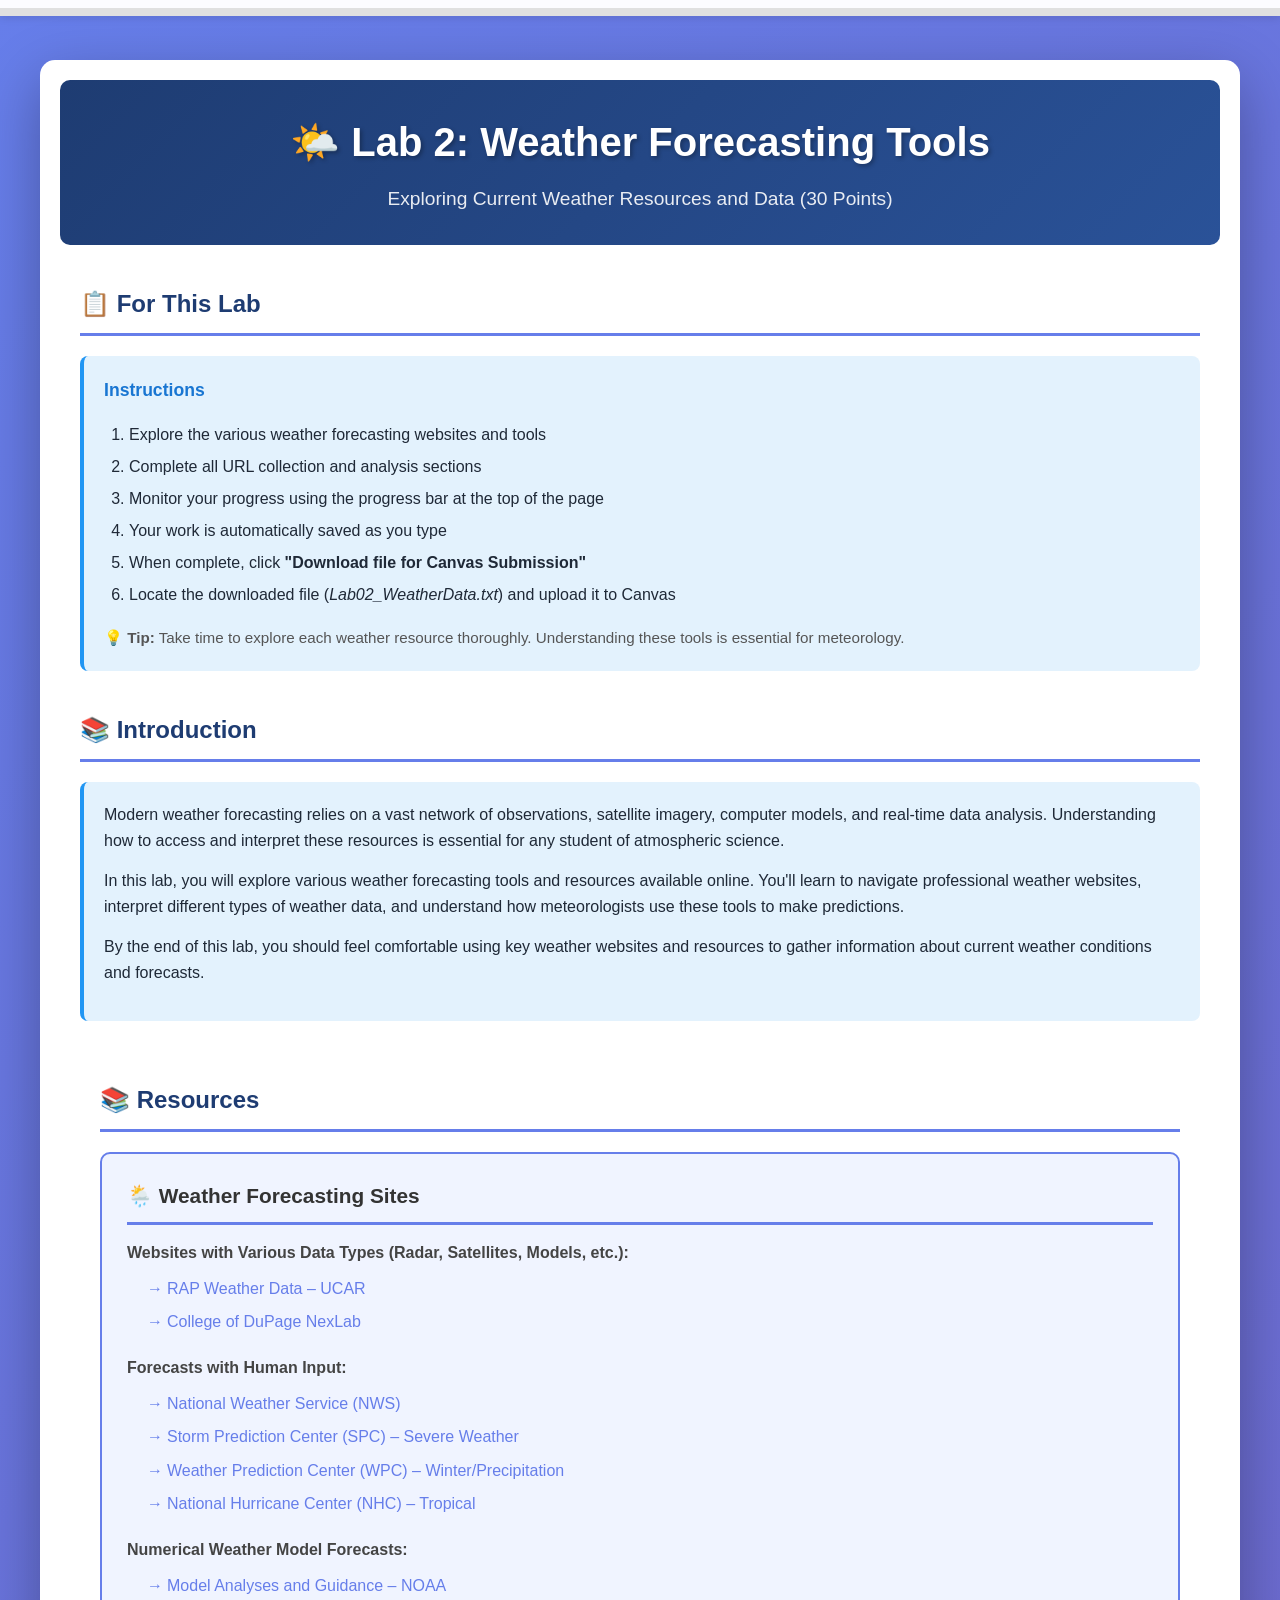
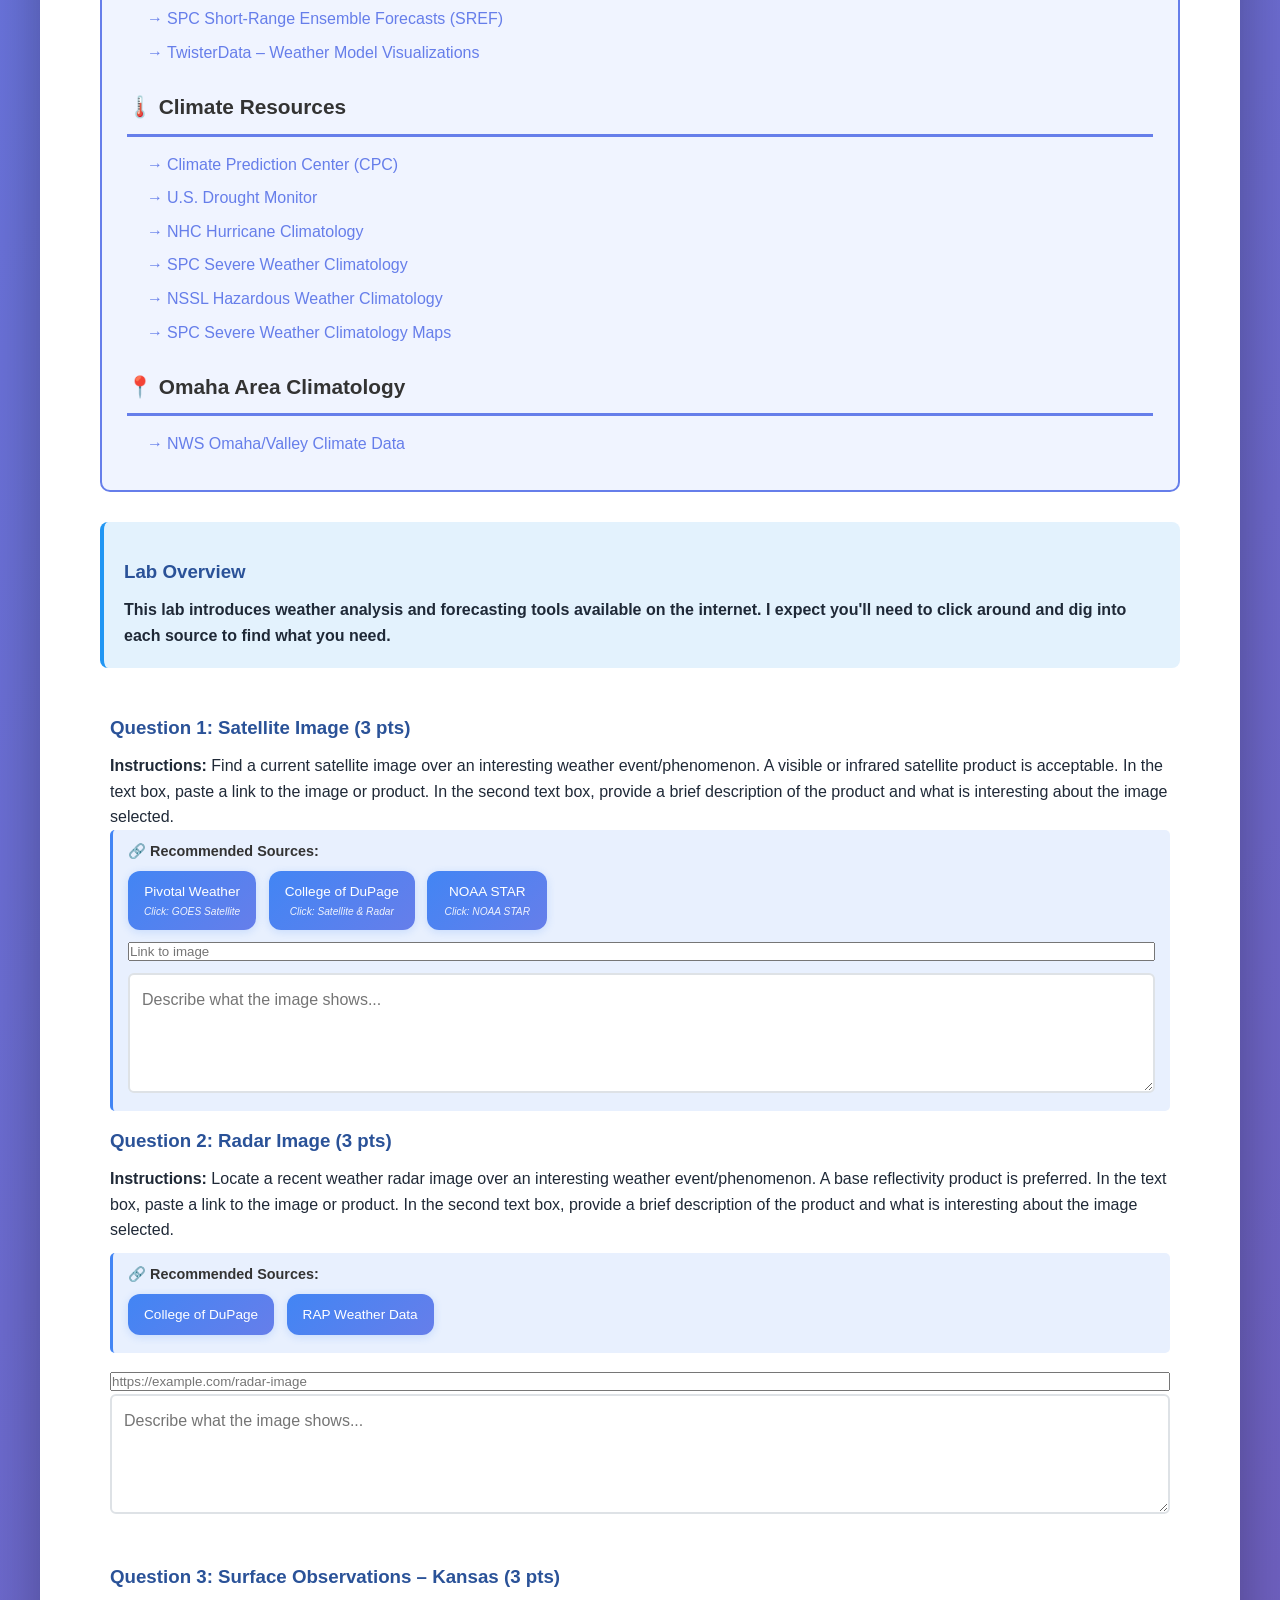
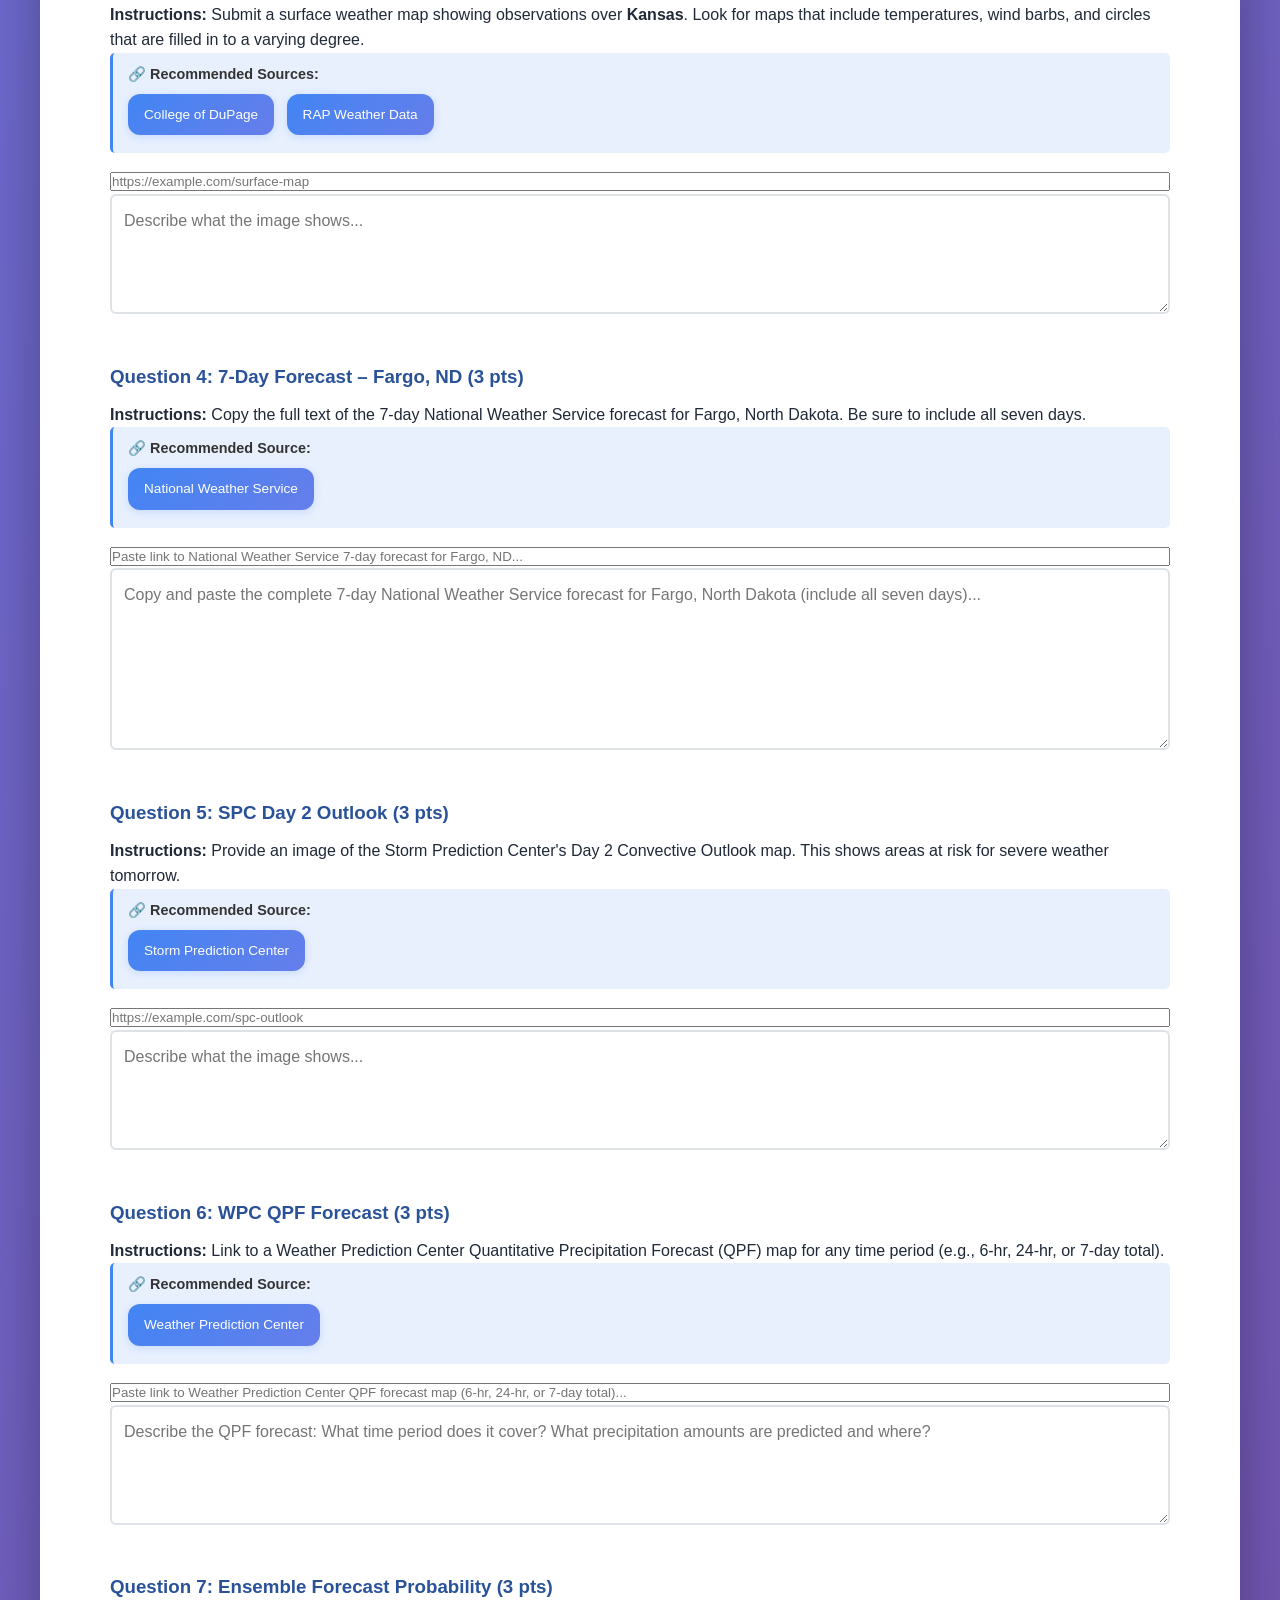
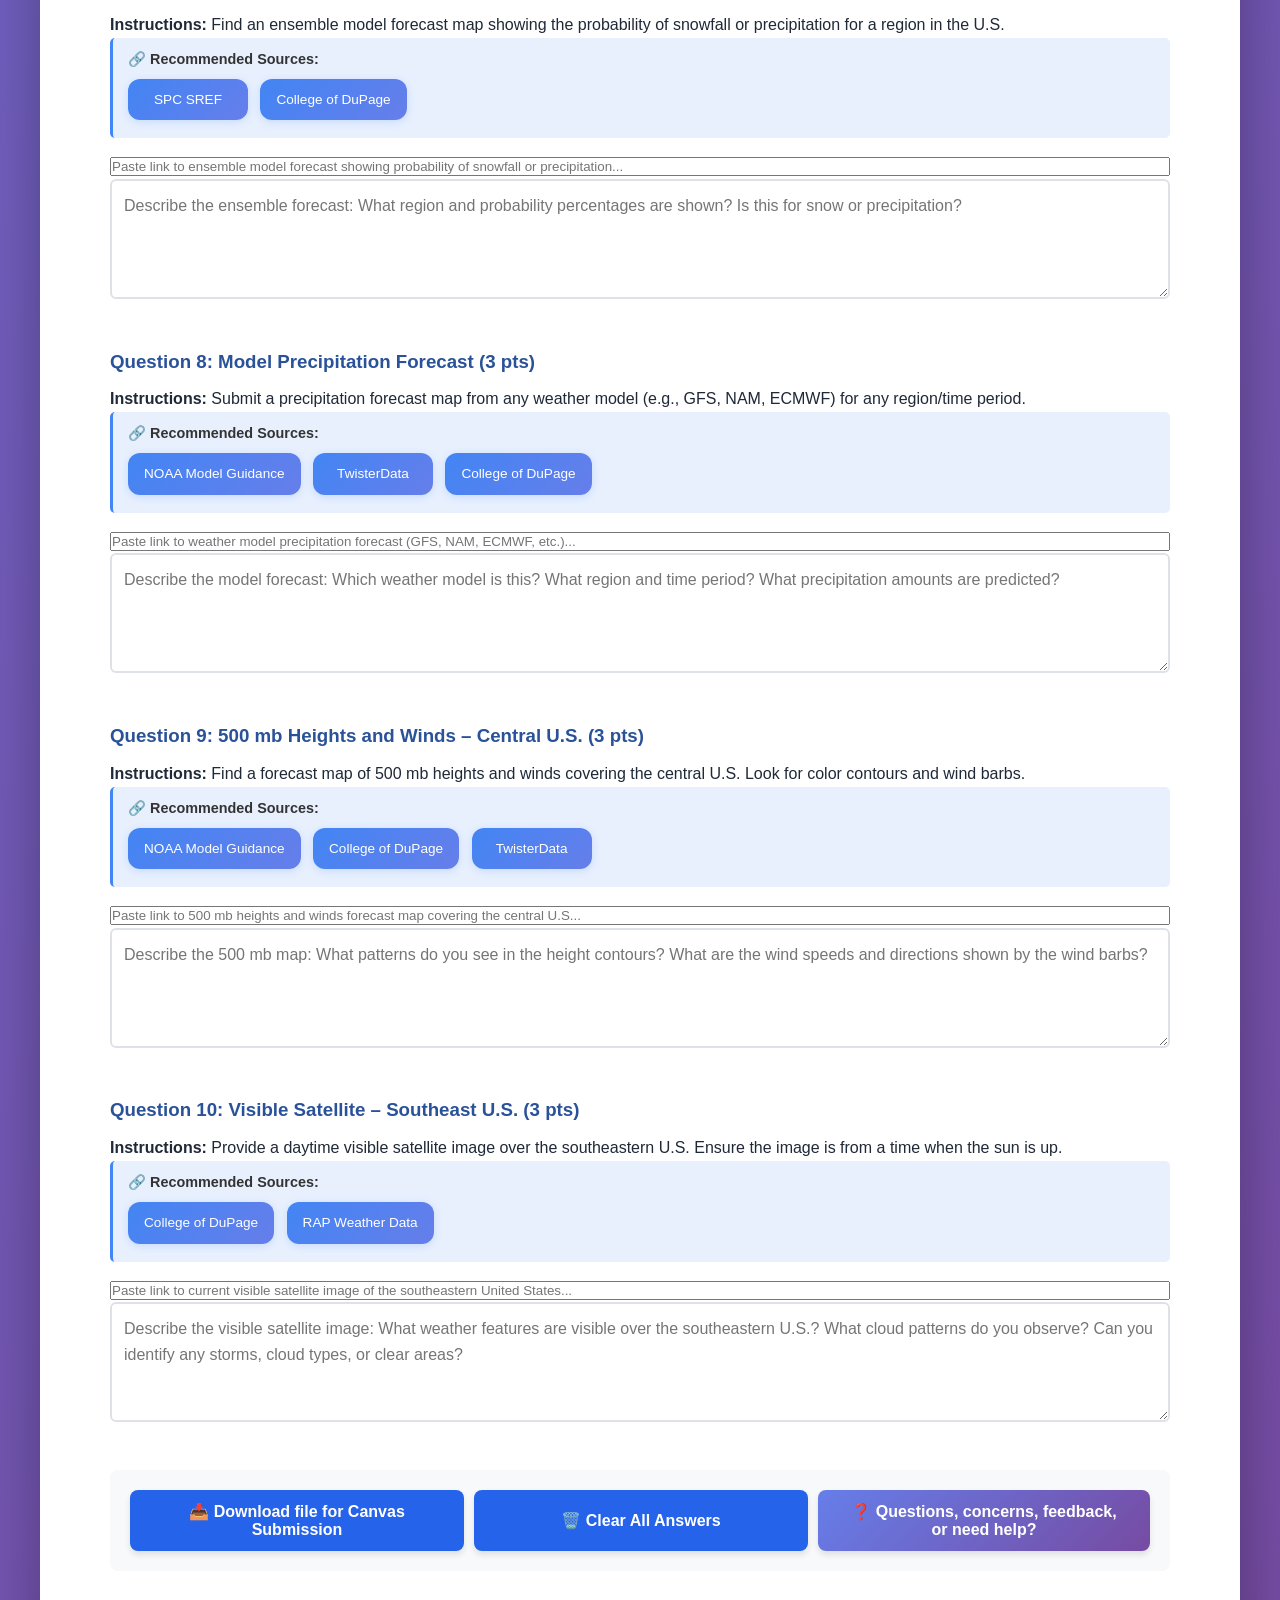
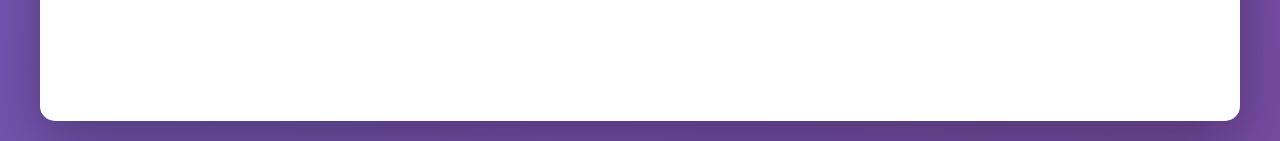
==== web-components/lab02/index.html @ 92078fea "Improve button styling: rounded corners, gradients, hover effects" ====
<!DOCTYPE html>
<html lang="en">
  <head>
    <meta charset="UTF-8" />
    <meta name="viewport" content="width=device-width, initial-scale=1.0" />
    <title>Lab 2 - Weather Forecasting Tools</title>
    <link rel="stylesheet" href="shared/styles/common.css" />
    <link rel="stylesheet" href="shared/styles/lab-styles.css" />
    <style>
      /* Lab 2 specific styles */
      .resources-section {
        background: #f0f4ff;
        border: 2px solid #667eea;
        border-radius: 10px;
        padding: 25px;
        margin-bottom: 30px;
      }

      .resource-category {
        margin-bottom: 20px;
      }

      .resource-category h3 {
        color: #444;
        font-size: 1em;
        margin-bottom: 10px;
        font-weight: 600;
      }

      .resources-section ul {
        list-style: none;
        padding-left: 0;
        margin-left: 20px;
      }

      .resources-section li {
        margin-bottom: 8px;
        position: relative;
        padding-left: 20px;
      }

      .resources-section li:before {
        content: "→";
        position: absolute;
        left: 0;
        color: #667eea;
        font-weight: bold;
      }

      .resources-section a {
        color: #667eea;
        text-decoration: none;
        transition: color 0.3s ease;
        font-weight: 500;
      }

      .resources-section a:hover {
        color: #764ba2;
        text-decoration: underline;
      }

      .quick-links {
        background: #e8f0fe;
        border-left: 3px solid #4285f4;
        padding: 10px 15px;
        margin-bottom: 15px;
        border-radius: 5px;
      }

      .quick-links-title {
        font-weight: 600;
        color: #333;
        font-size: 0.9em;
        margin-bottom: 8px;
        display: block;
      }

      .quick-link-btn {
        display: inline-flex;
        flex-direction: column;
        justify-content: center;
        align-items: center;
        background: linear-gradient(135deg, #4285f4 0%, #667eea 100%);
        color: white;
        padding: 12px 16px;
        border-radius: 12px;
        text-decoration: none;
        font-size: 0.85em;
        font-weight: 500;
        margin-right: 8px;
        margin-bottom: 8px;
        line-height: 1.3;
        min-width: 120px;
        text-align: center;
        transition: all 0.3s ease;
        box-shadow: 0 2px 8px rgba(66, 133, 244, 0.2);
        border: none;
        cursor: pointer;
      }

      .quick-link-btn .hint-text {
        display: block;
        font-size: 0.75em;
        font-style: italic;
        opacity: 0.9;
        margin-top: 4px;
        font-weight: 400;
      }

      .quick-link-btn:hover {
        background: linear-gradient(135deg, #357ae8 0%, #5a67d8 100%);
        transform: translateY(-2px);
        box-shadow: 0 4px 12px rgba(66, 133, 244, 0.3);
      }

      .quick-link-btn:active {
        transform: translateY(0);
        box-shadow: 0 2px 6px rgba(66, 133, 244, 0.2);
      }

      .url-input-group {
        margin-bottom: 10px;
        margin-left: 10px;
      }

      .subtitle {
        text-align: center;
        color: #666;
        margin-bottom: 30px;
        font-size: 0.95em;
        line-height: 1.6;
      }

      /* Make URL input boxes wider for better visibility */
      input[type="url"] {
        max-width: 100%;
        width: 100%;
      }
    </style>
  </head>
  <body>
    <div
      class="progress-indicator"
      style="
        position: fixed;
        top: 0;
        left: 0;
        right: 0;
        z-index: 1000;
        background: rgba(255, 255, 255, 0.98);
        box-shadow: 0 2px 8px rgba(0, 0, 0, 0.1);
        padding: 8px 0;
      "
    >
      <div
        class="progress-bar"
        style="width: 100%; height: 8px; background: #e0e0e0; overflow: hidden"
      >
        <div
          class="progress-fill"
          id="progressFill"
          style="
            height: 8px;
            background: linear-gradient(90deg, #667eea 0%, #764ba2 100%);
            width: 0%;
            transition: width 0.3s ease;
            display: block;
          "
        ></div>
      </div>
    </div>

    <div class="container">
      <div class="header">
        <h1>🌤️ Lab 2: Weather Forecasting Tools</h1>
        <p>Exploring Current Weather Resources and Data (30 Points)</p>
      </div>

      <div class="content">
        <!-- For This Lab Section -->
        <div class="section">
          <h2>📋 For This Lab</h2>
          <div class="info-box" style="background: #e3f2fd; border-left: 4px solid #2196F3; padding: 20px; border-radius: 8px; margin-bottom: 25px;">
            <h3 style="margin-top: 0; margin-bottom: 15px; color: #1976d2; font-size: 1.1em;">Instructions</h3>
            <ol style="margin: 0; padding-left: 25px; line-height: 2;">
              <li>Explore the various weather forecasting websites and tools</li>
              <li>Complete all URL collection and analysis sections</li>
              <li>Monitor your progress using the progress bar at the top of the page</li>
              <li>Your work is automatically saved as you type</li>
              <li>When complete, click <strong>"Download file for Canvas Submission"</strong></li>
              <li>Locate the downloaded file (<em>Lab02_WeatherData.txt</em>) and upload it to Canvas</li>
            </ol>
            <p style="margin-top: 15px; margin-bottom: 0; font-size: 0.95em; color: #555;">
              <strong>💡 Tip:</strong> Take time to explore each weather resource thoroughly. Understanding these tools is essential for meteorology.
            </p>
          </div>
        </div>

        <!-- Introduction Section -->
        <div class="section">
          <h2>📚 Introduction</h2>
          <div class="intro-box">
            <p>
              Modern weather forecasting relies on a vast network of observations,
              satellite imagery, computer models, and real-time data analysis.
              Understanding how to access and interpret these resources is essential
              for any student of atmospheric science.
            </p>
            <p>
              In this lab, you will explore various weather forecasting tools and
              resources available online. You'll learn to navigate professional
              weather websites, interpret different types of weather data, and
              understand how meteorologists use these tools to make predictions.
            </p>
            <p>
              By the end of this lab, you should feel comfortable using key
              weather websites and resources to gather information about current
              weather conditions and forecasts.
              <p>
          </div>
        </div>

      <div class="content">
<div class="section">
          <h2>📚 Resources</h2><div></div>
        <div class="resources-section">
          <h2 style="color: #333; margin-bottom: 15px; font-size: 1.3em">
            🌦️ Weather Forecasting Sites
          </h2>

          <div class="resource-category">
            <h3>
              Websites with Various Data Types (Radar, Satellites, Models,
              etc.):
            </h3>
            <ul>
              <li>
                <a
                  href="https://weather.rap.ucar.edu/"
                  target="_blank"
                  rel="noopener"
                  >RAP Weather Data – UCAR</a
                >
              </li>
              <li>
                <a
                  href="https://weather.cod.edu/"
                  target="_blank"
                  rel="noopener"
                  >College of DuPage NexLab</a
                >
              </li>
            </ul>
          </div>

          <div class="resource-category">
            <h3>Forecasts with Human Input:</h3>
            <ul>
              <li>
                <a
                  href="https://www.weather.gov/"
                  target="_blank"
                  rel="noopener"
                  >National Weather Service (NWS)</a
                >
              </li>
              <li>
                <a
                  href="https://www.spc.noaa.gov/"
                  target="_blank"
                  rel="noopener"
                  >Storm Prediction Center (SPC) – Severe Weather</a
                >
              </li>
              <li>
                <a
                  href="https://www.wpc.ncep.noaa.gov/"
                  target="_blank"
                  rel="noopener"
                  >Weather Prediction Center (WPC) – Winter/Precipitation</a
                >
              </li>
              <li>
                <a
                  href="https://www.nhc.noaa.gov/"
                  target="_blank"
                  rel="noopener"
                  >National Hurricane Center (NHC) – Tropical</a
                >
              </li>
            </ul>
          </div>

          <div class="resource-category">
            <h3>Numerical Weather Model Forecasts:</h3>
            <ul>
              <li>
                <a
                  href="https://mag.ncep.noaa.gov/"
                  target="_blank"
                  rel="noopener"
                  >Model Analyses and Guidance – NOAA</a
                >
              </li>
              <li>
                <a
                  href="https://www.spc.noaa.gov/exper/sref/"
                  target="_blank"
                  rel="noopener"
                  >SPC Short-Range Ensemble Forecasts (SREF)</a
                >
              </li>
              <li>
                <a
                  href="http://www.twisterdata.com/"
                  target="_blank"
                  rel="noopener"
                  >TwisterData – Weather Model Visualizations</a
                >
              </li>
            </ul>
          </div>

          <h2 style="color: #333; margin: 25px 0 15px 0; font-size: 1.3em">
            🌡️ Climate Resources
          </h2>
          <ul>
            <li>
              <a
                href="https://www.cpc.ncep.noaa.gov/"
                target="_blank"
                rel="noopener"
                >Climate Prediction Center (CPC)</a
              >
            </li>
            <li>
              <a
                href="https://droughtmonitor.unl.edu/"
                target="_blank"
                rel="noopener"
                >U.S. Drought Monitor</a
              >
            </li>
            <li>
              <a
                href="https://www.nhc.noaa.gov/climo/"
                target="_blank"
                rel="noopener"
                >NHC Hurricane Climatology</a
              >
            </li>
            <li>
              <a
                href="https://www.spc.noaa.gov/climo/"
                target="_blank"
                rel="noopener"
                >SPC Severe Weather Climatology</a
              >
            </li>
            <li>
              <a
                href="https://www.nssl.noaa.gov/hazard/"
                target="_blank"
                rel="noopener"
                >NSSL Hazardous Weather Climatology</a
              >
            </li>
            <li>
              <a
                href="https://www.spc.noaa.gov/new/SVRclimo/climo.php?parm=anySvr"
                target="_blank"
                rel="noopener"
                >SPC Severe Weather Climatology Maps</a
              >
            </li>
          </ul>

          <h2 style="color: #333; margin: 25px 0 15px 0; font-size: 1.3em">
            📍 Omaha Area Climatology
          </h2>
          <ul>
            <li>
              <a
                href="https://www.weather.gov/oax/climate"
                target="_blank"
                rel="noopener"
                >NWS Omaha/Valley Climate Data</a
              >
            </li>
          </ul>
        </div>
        <div class="info-box">
          <h3 style="text-align: left;">Lab Overview</h3>
                    <strong> This lab introduces weather analysis and forecasting tools available
          on the internet. I expect you'll need to click around and dig into each source to find what you need.
        </strong>
</div>
        </p>

        <form id="weatherForm" style="padding: 10px;">
          <!-- Item 1 -->
          <div class="section">
            <h3>Question 1: Satellite Image (3 pts)</h3>
            <div>
              <strong>Instructions:</strong> Find a current satellite image over an interesting weather event/phenomenon.
              A visible or infrared satellite product is acceptable. In the text box, paste a link to the image or product.
              In the second text box, provide a brief description of the product and what is interesting about the image selected.

            </div>
            <div class="quick-links">
              
              
              
              <span class="quick-links-title">🔗 Recommended Sources:</span>

<a href="https://pivotalweather.com" target="_blank" class="quick-link-btn">
  Pivotal Weather
  <span class="hint-text">Click: GOES Satellite</span>
</a>
<a href="https://weather.cod.edu/" target="_blank" class="quick-link-btn">
  College of DuPage
  <span class="hint-text">Click: Satellite & Radar</span>
</a>
<a href="https://star.nesdis.noaa.gov" target="_blank" class="quick-link-btn">
  NOAA STAR
  <span class="hint-text">Click: NOAA STAR</span>
</a>



            
            <div class="form-group">
              
              <input
                type="url"
                id="link1"
                name="link1"
              
                placeholder="Link to image"
                
              />
            </div>
            <div class="form-group" style="padding-top: 10px;">
            
              <textarea
                id="caption1"
                name="caption1"
                placeholder="Describe what the image shows..." 
                
              ></textarea>
            </div>
          </div>

          <!-- Item 2 -->
          <div class="section">
            <h3>Question 2: Radar Image (3 pts)</h3>
            
              <div style="padding-bottom: 10px;">
                <strong>Instructions:</strong> Locate a recent weather radar image over an interesting weather event/phenomenon.
              A base reflectivity product is preferred. In the text box, paste a link to the image or product.
              In the second text box, provide a brief description of the product and what is interesting about the image selected.
              </div>
            
            <div class="quick-links">
              <span class="quick-links-title">🔗 Recommended Sources:</span>
              <a
                href="https://weather.cod.edu/"
                target="_blank"
                class="quick-link-btn"
                >College of DuPage</a
              >
              <a
                href="https://weather.rap.ucar.edu/"
                target="_blank"
                class="quick-link-btn"
                >RAP Weather Data</a
              >
            </div>
            <div class="form-group">
              <input
                type="url"
                id="link2"
                name="link2"
                placeholder="https://example.com/radar-image"
              />
            </div>
            <div class="form-group">
                            <textarea
                id="caption2"
                name="caption2"
                placeholder="Describe what the image shows..."
              ></textarea>
            </div>
          </div>

          <!-- Item 3 -->
          <div class="section">
            <h3>Question 3: Surface Observations – Kansas (3 pts)</h3>
            <p>
              <strong>Instructions:</strong> Submit a surface weather map
              showing observations over <b>Kansas</b>. Look for maps that include
              temperatures, wind barbs, and circles that are filled in to a
              varying degree.
            </p>
            <div class="quick-links">
              <span class="quick-links-title">🔗 Recommended Sources:</span>
              <a
                href="https://weather.cod.edu/"
                target="_blank"
                class="quick-link-btn"
                >College of DuPage</a
              >
              <a
                href="https://weather.rap.ucar.edu/"
                target="_blank"
                class="quick-link-btn"
                >RAP Weather Data</a
              >
            </div>
            <div class="form-group">
              
              <input
                type="url"
                id="link3"
                name="link3"
                placeholder="https://example.com/surface-map"
              />
            </div>
            <div class="form-group">
              
              <textarea
                id="caption3"
                name="caption3"
                placeholder="Describe what the image shows..."
              ></textarea>
            </div>
          </div>

          <!-- Item 4 -->
          <div class="section">
            <h3>Question 4: 7-Day Forecast – Fargo, ND (3 pts)</h3>
            <p>
              <strong>Instructions:</strong> Copy the full text of the 7-day
              National Weather Service forecast for Fargo, North Dakota. Be sure
              to include all seven days.
            </p>
            <div class="quick-links">
              <span class="quick-links-title">🔗 Recommended Source:</span>
              <a
                href="https://www.weather.gov/"
                target="_blank"
                class="quick-link-btn"
                >National Weather Service</a
              >
            </div>
            <div class="form-group">
              <input
                type="url"
                id="link4"
                name="link4"
                placeholder="Paste link to National Weather Service 7-day forecast for Fargo, ND..."
              />
            </div>
            <div class="form-group">
              
              <textarea
                id="caption4"
                name="caption4"
                placeholder="Copy and paste the complete 7-day National Weather Service forecast for Fargo, North Dakota (include all seven days)..."
                rows="6"
              ></textarea>
            </div>
          </div>

          <!-- Item 5 -->
          <div class="section">
            <h3>Question 5: SPC Day 2 Outlook (3 pts)</h3>
            <p>
              <strong>Instructions:</strong> Provide an image of the Storm
              Prediction Center's Day 2 Convective Outlook map. This shows areas
              at risk for severe weather tomorrow.
            </p>
            <div class="quick-links">
              <span class="quick-links-title">🔗 Recommended Source:</span>
              <a
                href="https://www.spc.noaa.gov/"
                target="_blank"
                class="quick-link-btn"
                >Storm Prediction Center</a
              >
            </div>
            <div class="form-group">
              
              <input
                type="url"
                id="link5"
                name="link5"
                placeholder="https://example.com/spc-outlook"
              />
            </div>
            <div class="form-group">
              
              <textarea
                id="caption5"
                name="caption5"
                placeholder="Describe what the image shows..."
              ></textarea>
            </div>
          </div>

          <!-- Item 6 -->
          <div class="section">
            <h3>Question 6: WPC QPF Forecast (3 pts)</h3>
            <p>
              <strong>Instructions:</strong> Link to a Weather Prediction Center
              Quantitative Precipitation Forecast (QPF) map for any time period
              (e.g., 6-hr, 24-hr, or 7-day total).
            </p>
            <div class="quick-links">
              <span class="quick-links-title">🔗 Recommended Source:</span>
              <a
                href="https://www.wpc.ncep.noaa.gov/"
                target="_blank"
                class="quick-link-btn"
                >Weather Prediction Center</a
              >
            </div>
            <div class="form-group">
              <input
                type="url"
                id="link6"
                name="link6"
                placeholder="Paste link to Weather Prediction Center QPF forecast map (6-hr, 24-hr, or 7-day total)..."
              />
            </div>
            <div class="form-group">
              <textarea
                id="caption6"
                name="caption6"
                placeholder="Describe the QPF forecast: What time period does it cover? What precipitation amounts are predicted and where?"
              ></textarea>
            </div>
          </div>

          <!-- Item 7 -->
          <div class="section">
            <h3>Question 7: Ensemble Forecast Probability (3 pts)</h3>
            <p>
              <strong>Instructions:</strong> Find an ensemble model forecast map
              showing the probability of snowfall or precipitation for a region
              in the U.S.
            </p>
            <div class="quick-links">
              <span class="quick-links-title">🔗 Recommended Sources:</span>
              <a
                href="https://www.spc.noaa.gov/exper/sref/"
                target="_blank"
                class="quick-link-btn"
                >SPC SREF</a
              >
              <a
                href="https://weather.cod.edu/"
                target="_blank"
                class="quick-link-btn"
                >College of DuPage</a
              >
            </div>
            <div class="form-group">
              <input
                type="url"
                id="link7"
                name="link7"
                placeholder="Paste link to ensemble model forecast showing probability of snowfall or precipitation..."
              />
            </div>
            <div class="form-group">
              <textarea
                id="caption7"
                name="caption7"
                placeholder="Describe the ensemble forecast: What region and probability percentages are shown? Is this for snow or precipitation?"
              ></textarea>
            </div>
          </div>

          <!-- Item 8 -->
          <div class="section">
            <h3>Question 8: Model Precipitation Forecast (3 pts)</h3>
            <p>
              <strong>Instructions:</strong> Submit a precipitation forecast map
              from any weather model (e.g., GFS, NAM, ECMWF) for any region/time
              period.
            </p>
            <div class="quick-links">
              <span class="quick-links-title">🔗 Recommended Sources:</span>
              <a
                href="https://mag.ncep.noaa.gov/"
                target="_blank"
                class="quick-link-btn"
                >NOAA Model Guidance</a
              >
              <a
                href="http://www.twisterdata.com/"
                target="_blank"
                class="quick-link-btn"
                >TwisterData</a
              >
              <a
                href="https://weather.cod.edu/"
                target="_blank"
                class="quick-link-btn"
                >College of DuPage</a
              >
            </div>
            <div class="form-group">
              <input
                type="url"
                id="link8"
                name="link8"
                placeholder="Paste link to weather model precipitation forecast (GFS, NAM, ECMWF, etc.)..."
              />
            </div>
            <div class="form-group">
              <textarea
                id="caption8"
                name="caption8"
                placeholder="Describe the model forecast: Which weather model is this? What region and time period? What precipitation amounts are predicted?"
              ></textarea>
            </div>
          </div>

          <!-- Item 9 -->
          <div class="section">
            <h3>Question 9: 500 mb Heights and Winds – Central U.S. (3 pts)</h3>
            <p>
              <strong>Instructions:</strong> Find a forecast map of 500 mb
              heights and winds covering the central U.S. Look for color
              contours and wind barbs.
            </p>
            <div class="quick-links">
              <span class="quick-links-title">🔗 Recommended Sources:</span>
              <a
                href="https://mag.ncep.noaa.gov/"
                target="_blank"
                class="quick-link-btn"
                >NOAA Model Guidance</a
              >
              <a
                href="https://weather.cod.edu/"
                target="_blank"
                class="quick-link-btn"
                >College of DuPage</a
              >
              <a
                href="http://www.twisterdata.com/"
                target="_blank"
                class="quick-link-btn"
                >TwisterData</a
              >
            </div>
            <div class="form-group">
              <input
                type="url"
                id="link9"
                name="link9"
                placeholder="Paste link to 500 mb heights and winds forecast map covering the central U.S..."
              />
            </div>
            <div class="form-group">
              <textarea
                id="caption9"
                name="caption9"
                placeholder="Describe the 500 mb map: What patterns do you see in the height contours? What are the wind speeds and directions shown by the wind barbs?"
              ></textarea>
            </div>
          </div>

          <!-- Item 10 -->
          <div class="section">
            <h3>Question 10: Visible Satellite – Southeast U.S. (3 pts)</h3>
            <p>
              <strong>Instructions:</strong> Provide a daytime visible satellite
              image over the southeastern U.S. Ensure the image is from a time
              when the sun is up.
            </p>
            <div class="quick-links">
              <span class="quick-links-title">🔗 Recommended Sources:</span>
              <a
                href="https://weather.cod.edu/"
                target="_blank"
                class="quick-link-btn"
                >College of DuPage</a
              >
              <a
                href="https://weather.rap.ucar.edu/"
                target="_blank"
                class="quick-link-btn"
                >RAP Weather Data</a
              >
            </div>
            <div class="form-group">
              <input
                type="url"
                id="link10"
                name="link10"
                placeholder="Paste link to current visible satellite image of the southeastern United States..."
              />
            </div>
            <div class="form-group">
              <textarea
                id="caption10"
                name="caption10"
                placeholder="Describe the visible satellite image: What weather features are visible over the southeastern U.S.? What cloud patterns do you observe? Can you identify any storms, cloud types, or clear areas?"
              ></textarea>
            </div>
          </div>

          <div class="button-container" style="display: flex; gap: 10px; flex-wrap: wrap; justify-content: center; margin-top: 30px;">
            <button type="button" class="download-btn" id="downloadBtn" style="flex: 1; min-width: 200px;">
              📥 Download file for Canvas Submission
            </button>
            <button type="button" class="clear-btn" id="clearBtn" style="flex: 1; min-width: 200px;">
              🗑️ Clear All Answers
            </button>
            <button
              type="button"
              class="help-btn"
              onclick="window.location.href='mailto:JMartinelli@peru.edu?subject=Lab 2 - Question/Feedback&body=Hi Dr. M,%0D%0A%0D%0AI have a question about Lab 2:%0D%0A%0D%0A'"
              style="flex: 1; min-width: 200px; background: linear-gradient(135deg, #667eea 0%, #764ba2 100%); color: white; padding: 12px 24px; border: none; border-radius: 8px; cursor: pointer; font-size: 1em; font-weight: 600; transition: transform 0.2s, box-shadow 0.2s;"
              onmouseover="this.style.transform='translateY(-2px)'; this.style.boxShadow='0 8px 16px rgba(102, 126, 234, 0.4)'"
              onmouseout="this.style.transform='translateY(0)'; this.style.boxShadow='0 4px 8px rgba(0, 0, 0, 0.1)'"
            >
              ❓ Questions, concerns, feedback, or need help?
            </button>
          </div>
        </form>
      </div>
    </div>

    <script>
      // Update progress indicator
      // Update progress indicator based on points
      function updateProgress() {
        let earnedPoints = 0;
        const totalPoints = 30; // 10 questions × 3 pts each
        const pointsPerQuestion = 3;

        for (let i = 1; i <= 10; i++) {
          const link = document.getElementById(`link${i}`).value.trim();
          const caption = document.getElementById(`caption${i}`).value.trim();
          if (link && caption) {
            earnedPoints += pointsPerQuestion;
          }
        }

        const percentage = (earnedPoints / totalPoints) * 100;
        document.getElementById("progressFill").style.width = percentage + "%";
      }

      // Add event listeners to all inputs
      document.querySelectorAll("input, textarea").forEach((element) => {
        element.addEventListener("input", updateProgress);
      });

      // Validation functions
      function validateUrl(input) {
        const value = input.value.trim();
        const urlPattern = /^https?:\/\/.+/i;

        if (!value) {
          input.style.borderColor = "#dc2626";
          input.style.backgroundColor = "#fef2f2";
          return false;
        } else if (!urlPattern.test(value)) {
          input.style.borderColor = "#dc2626";
          input.style.backgroundColor = "#fef2f2";
          return false;
        } else {
          input.style.borderColor = "";
          input.style.backgroundColor = "";
          return true;
        }
      }

      function validateTextarea(textarea) {
        const value = textarea.value.trim();
        const minLength = 20;

        if (!value) {
          textarea.style.borderColor = "#dc2626";
          textarea.style.backgroundColor = "#fef2f2";
          return false;
        } else if (value.length < minLength) {
          textarea.style.borderColor = "#dc2626";
          textarea.style.backgroundColor = "#fef2f2";
          return false;
        } else {
          textarea.style.borderColor = "";
          textarea.style.backgroundColor = "";
          return true;
        }
      }

      function validateAllInputs() {
        let isValid = true;
        let firstInvalid = null;
        const emptyLinks = [];
        const invalidLinks = [];
        const emptyCaptions = [];
        const shortCaptions = [];

        const items = [
          { title: "Satellite Image – Minnesota", num: 1 },
          { title: "Radar Image – Chicago", num: 2 },
          { title: "Surface Observations – Kansas", num: 3 },
          { title: "7-Day Forecast – Fargo, ND", num: 4 },
          { title: "SPC Day 2 Outlook", num: 5 },
          { title: "WPC QPF Forecast", num: 6 },
          { title: "Ensemble Forecast Probability", num: 7 },
          { title: "Model Precipitation Forecast", num: 8 },
          { title: "500 mb Heights and Winds – Central U.S.", num: 9 },
          { title: "Visible Satellite – Southeast U.S.", num: 10 },
        ];

        items.forEach((item) => {
          const linkInput = document.getElementById(`link${item.num}`);
          const captionTextarea = document.getElementById(`caption${item.num}`);
          const urlPattern = /^https?:\/\/.+/i;

          // Validate link
          const linkValue = linkInput.value.trim();
          if (!linkValue) {
            emptyLinks.push(item.num);
            linkInput.style.borderColor = "#dc2626";
            linkInput.style.backgroundColor = "#fef2f2";
            isValid = false;
            if (!firstInvalid) firstInvalid = linkInput;
          } else if (!urlPattern.test(linkValue)) {
            invalidLinks.push(item.num);
            linkInput.style.borderColor = "#dc2626";
            linkInput.style.backgroundColor = "#fef2f2";
            isValid = false;
            if (!firstInvalid) firstInvalid = linkInput;
          } else {
            linkInput.style.borderColor = "";
            linkInput.style.backgroundColor = "";
          }

          // Validate caption
          const captionValue = captionTextarea.value.trim();
          if (!captionValue) {
            emptyCaptions.push(item.num);
            captionTextarea.style.borderColor = "#dc2626";
            captionTextarea.style.backgroundColor = "#fef2f2";
            isValid = false;
            if (!firstInvalid) firstInvalid = captionTextarea;
          } else if (captionValue.length < 20) {
            shortCaptions.push(item.num);
            captionTextarea.style.borderColor = "#dc2626";
            captionTextarea.style.backgroundColor = "#fef2f2";
            isValid = false;
            if (!firstInvalid) firstInvalid = captionTextarea;
          } else {
            captionTextarea.style.borderColor = "";
            captionTextarea.style.backgroundColor = "";
          }
        });

        if (!isValid) {
          let message = "Please complete the following before downloading:\n\n";

          if (emptyLinks.length > 0) {
            message +=
              "Missing links for item(s): " + emptyLinks.join(", ") + "\n";
          }
          if (invalidLinks.length > 0) {
            message +=
              "Invalid URL format for item(s): " +
              invalidLinks.join(", ") +
              " (must start with http:// or https://)\n";
          }
          if (emptyCaptions.length > 0) {
            message +=
              "Missing captions for item(s): " +
              emptyCaptions.join(", ") +
              "\n";
          }
          if (shortCaptions.length > 0) {
            message +=
              "Caption(s) too short (need at least 20 characters) for item(s): " +
              shortCaptions.join(", ") +
              "\n";
          }

          alert(message);

          if (firstInvalid) {
            firstInvalid.scrollIntoView({
              behavior: "smooth",
              block: "center",
            });
            firstInvalid.focus();
          }
        }

        return isValid;
      }

      // Download functionality
      document
        .getElementById("downloadBtn")
        .addEventListener("click", function () {
          // Validate before downloading
          if (!validateAllInputs()) {
            return;
          }

          const items = [
            { title: "Satellite Image – Minnesota", num: 1 },
            { title: "Radar Image – Chicago", num: 2 },
            { title: "Surface Observations – Kansas", num: 3 },
            { title: "7-Day Forecast – Fargo, ND", num: 4 },
            { title: "SPC Day 2 Outlook", num: 5 },
            { title: "WPC QPF Forecast", num: 6 },
            { title: "Ensemble Forecast Probability", num: 7 },
            { title: "Model Precipitation Forecast", num: 8 },
            { title: "500 mb Heights and Winds – Central U.S.", num: 9 },
            { title: "Visible Satellite – Southeast U.S.", num: 10 },
          ];

          let content = "LAB 2: WEATHER FORECASTING TOOLS\n";
          content += "=" + "=".repeat(50) + "\n\n";
          content += "Date: " + new Date().toLocaleDateString() + "\n\n";
          content += "=" + "=".repeat(50) + "\n\n";

          items.forEach((item) => {
            const link = document
              .getElementById(`link${item.num}`)
              .value.trim();
            const caption = document
              .getElementById(`caption${item.num}`)
              .value.trim();

            content += `${item.num}. ${item.title}\n`;
            content += "-".repeat(50) + "\n";
            content += `Link: ${link || "[NOT PROVIDED]"}\n\n`;
            content += `Caption:\n${caption || "[NOT PROVIDED]"}\n\n`;
            content += "=" + "=".repeat(50) + "\n\n";
          });

          // Create and download file
          const blob = new Blob([content], { type: "text/plain" });
          const url = window.URL.createObjectURL(blob);
          const a = document.createElement("a");
          a.href = url;
          a.download = "Lab02_WeatherData.txt";
          document.body.appendChild(a);
          a.click();
          document.body.removeChild(a);
          window.URL.revokeObjectURL(url);

          alert("✅ Assignment downloaded successfully!");
        });

      // Clear all fields
      document
        .getElementById("clearBtn")
        .addEventListener("click", function () {
          if (
            confirm(
              "Are you sure you want to clear all fields? This cannot be undone."
            )
          ) {
            document.getElementById("weatherForm").reset();
            updateProgress();
            alert("🗑️ All fields have been cleared.");
          }
        });

      // Initialize progress on page load
      updateProgress();
    </script>
  </body>
</html>
---- web-components/lab02/shared/styles/common.css ----
:root {
  --primary-color: #2563eb;
  --success-color: #10b981;
  --background: #ffffff;
  --text-color: #1f2937;
  --border-color: #e5e7eb;
}

* {
  box-sizing: border-box;
  margin: 0;
  padding: 0;
}

body {
  font-family: -apple-system, BlinkMacSystemFont, "Segoe UI", Roboto, Oxygen,
    Ubuntu, Cantarell, sans-serif;
  line-height: 1.6;
  color: var(--text-color);
  background-color: var(--background);
  padding: 20px;
}

.container {
  max-width: 1200px;
  margin: 0 auto;
}

/* Progress Indicator */
.progress-indicator {
  position: fixed;
  top: 0;
  left: 0;
  right: 0;
  z-index: 1000;
  background: rgba(255, 255, 255, 0.98);
  box-shadow: 0 2px 8px rgba(0, 0, 0, 0.1);
  padding: 8px 0;
}

.progress-bar {
  width: 100%;
  height: 8px;
  background: #e0e0e0;
  overflow: hidden;
}

.progress-fill {
  height: 100%;
  background: linear-gradient(90deg, #667eea 0%, #764ba2 100%);
  width: 0%;
  transition: width 0.3s ease;
}

/* Add top padding to body when progress indicator is present */
body:has(.progress-indicator) {
  padding-top: 60px;
}

button {
  background-color: var(--primary-color);
  color: white;
  border: none;
  padding: 10px 20px;
  border-radius: 5px;
  cursor: pointer;
  font-size: 16px;
  transition: opacity 0.2s;
}

button:hover {
  opacity: 0.9;
}

button:active {
  opacity: 0.8;
}

.success {
  background-color: var(--success-color);
}
---- web-components/lab02/shared/styles/lab-styles.css ----
/**
 * Lab Styles - Common styling for all ESCI 240 labs
 * Question boxes, tables, forms, buttons, etc.
 */

/* === BASE STYLES === */
* {
  margin: 0;
  padding: 0;
  box-sizing: border-box;
}

body {
  font-family: "Segoe UI", Tahoma, Geneva, Verdana, sans-serif;
  background: linear-gradient(135deg, #667eea 0%, #764ba2 100%);
  min-height: 100vh;
  padding: 20px;
}

/* === MAIN CONTAINER === */
.container {
  max-width: 1200px;
  margin: 0 auto;
  background: white;
  border-radius: 15px;
  padding: 20px;
  box-shadow: 0 20px 60px rgba(0, 0, 0, 0.3);
}

/* === HEADER === */
.header {
  background: linear-gradient(135deg, #1e3c72 0%, #2a5298 100%);
  color: white;
  padding: 30px;
  text-align: center;
  border-radius: 10px;
  margin-bottom: 20px;
}

.header h1 {
  font-size: 2.5em;
  margin-bottom: 10px;
  text-shadow: 2px 2px 4px rgba(0, 0, 0, 0.3);
}

.header p {
  font-size: 1.2em;
  opacity: 0.9;
}

/* === PROGRESS INDICATOR === */
.progress-indicator {
  position: fixed;
  top: 0;
  left: 0;
  width: 100%;
  height: 4px;
  background: #dee2e6;
  z-index: 1000;
}

.progress-bar {
  height: 100%;
  background: linear-gradient(90deg, #667eea 0%, #764ba2 100%);
  width: 0%;
  transition: width 0.3s;
}

/* === CONTENT AREA === */
.content {
  padding: 20px;
}

/* === SECTIONS === */
.section {
  margin-bottom: 40px;
}

.section h2 {
  color: #1e3c72;
  border-bottom: 3px solid #667eea;
  padding-bottom: 10px;
  margin-bottom: 20px;
}

.section h3 {
  color: #2a5298;
  margin-top: 15px;
  margin-bottom: 10px;
}

/* === INFO BOXES === */
.intro-box,
.info-box {
  background: #e3f2fd;
  border-left: 4px solid #2196f3;
  padding: 20px;
  border-radius: 8px;
  margin: 20px 0;
}

.intro-box p,
.info-box p {
  margin-bottom: 15px;
  line-height: 1.6;
}

.intro-box ul,
.info-box ul {
  margin-left: 30px;
  line-height: 2;
}

/* === QUESTIONS === */
.question {
  background: white;
  padding: 20px;
  margin: 20px 0;
  border-radius: 8px;
  border-left: 5px solid #667eea;
  box-shadow: 0 2px 4px rgba(0, 0, 0, 0.1);
  transition: transform 0.2s, box-shadow 0.2s;
}

.question:hover {
  transform: translateY(-2px);
  box-shadow: 0 4px 8px rgba(0, 0, 0, 0.15);
}

.question-label {
  font-weight: 600;
  color: #1e3c72;
  margin-bottom: 15px;
  display: block;
  font-size: 1.1em;
}

.question-points {
  color: #667eea;
  font-size: 0.9em;
  font-weight: normal;
  margin-left: 10px;
}

/* === DIAGRAMS === */
.diagram-container {
  background: white;
  padding: 20px;
  border-radius: 10px;
  margin: 20px 0;
  box-shadow: 0 4px 6px rgba(0, 0, 0, 0.1);
  text-align: center;
}

.diagram-container img {
  max-width: 100%;
  height: auto;
  display: block;
  margin: 20px auto;
  border-radius: 8px;
  box-shadow: 0 4px 12px rgba(0, 0, 0, 0.15);
}

.image-caption {
  text-align: center;
  font-style: italic;
  font-weight: 600;
  color: #2a5298;
  margin-top: 10px;
  font-size: 0.95em;
}

/* === FORMS === */
input[type="text"],
input[type="number"],
select,
textarea {
  width: 100%;
  padding: 12px;
  border: 2px solid #dee2e6;
  border-radius: 6px;
  font-size: 16px;
  transition: border-color 0.3s;
  font-family: inherit;
}

input[type="text"]:focus,
input[type="number"]:focus,
select:focus,
textarea:focus {
  outline: none;
  border-color: #667eea;
  box-shadow: 0 0 0 3px rgba(102, 126, 234, 0.1);
}

textarea {
  min-height: 120px;
  resize: vertical;
  line-height: 1.6;
}

/* === INLINE INPUTS === */
.inline-inputs {
  display: flex;
  align-items: center;
  gap: 10px;
}

.inline-inputs input[type="number"],
.inline-inputs input[type="text"] {
  width: 80px;
  flex-shrink: 0;
}

.inline-inputs span {
  flex-shrink: 0;
}

.inline-inputs .unit-label {
  color: #6c757d;
  font-style: italic;
}

/* === TABLES === */
.table-container {
  overflow-x: auto;
  padding: 20px 0;
  margin: 20px 0;
}

table {
  width: 100%;
  border-collapse: collapse;
  background: white;
  box-shadow: 0 2px 4px rgba(0, 0, 0, 0.1);
  border-radius: 8px;
  overflow: hidden;
}

th {
  background: linear-gradient(135deg, #1e3c72 0%, #2a5298 100%);
  color: white;
  padding: 15px;
  text-align: left;
  font-weight: 600;
}

td {
  padding: 12px 15px;
  border: 1px solid #dee2e6;
}

td input,
td select {
  width: 100%;
}

/* === BUTTONS === */
.button-container {
  display: flex;
  gap: 15px;
  justify-content: center;
  margin-top: 30px;
  padding: 20px;
  background: #f8f9fa;
  border-radius: 8px;
}

.controls {
  display: flex;
  gap: 10px;
  margin-top: 20px;
  justify-content: center;
  flex-wrap: wrap;
  align-items: center;
}

button {
  padding: 12px 25px;
  font-size: 16px;
  font-weight: 600;
  border: none;
  border-radius: 8px;
  cursor: pointer;
  transition: all 0.3s;
  box-shadow: 0 4px 6px rgba(0, 0, 0, 0.1);
}

button:hover {
  transform: translateY(-2px);
  box-shadow: 0 6px 12px rgba(0, 0, 0, 0.2);
}

.btn-export {
  background: linear-gradient(135deg, #667eea 0%, #764ba2 100%);
  color: white;
}

.btn-clear {
  background: #6c757d;
  color: white;
}

.btn-clear:hover {
  background: #5a6268;
}

.btn-success {
  background: #4caf50;
  color: white;
}

.btn-success:hover {
  background: #45a049;
}

.btn-secondary {
  background: #9e9e9e;
  color: white;
}

.btn-secondary:hover {
  background: #757575;
}

/* === STEPS AND LOOPERS LAYOUT === */
.steps-and-loopers-layout {
  display: flex;
  gap: 20px;
  margin: 30px 0;
  align-items: flex-start;
}

.steps-column {
  flex: 0 0 350px;
  min-width: 300px;
  display: flex;
  flex-direction: column;
  gap: 20px;
}

.step-box {
  display: flex;
  flex-direction: column;
}

.step-box .info-box {
  margin: 0;
  display: flex;
  flex-direction: column;
}

.step-box .info-box h3 {
  margin-top: 0;
}

.step-box .info-box ul {
  flex: 1;
}

/* === LOOPERS CONTAINER === */
.loopers-container {
  flex: 1;
  min-width: 0;
  display: flex;
  flex-direction: column;
  gap: 30px;
}

/* === FOUR STEP LAYOUT (deprecated but kept for compatibility) === */
.four-step-layout {
  display: grid;
  grid-template-columns: repeat(4, 1fr);
  gap: 20px;
  margin: 30px 0;
}

/* === LOOPER WITH INSTRUCTIONS LAYOUT === */
.looper-with-instructions {
  display: flex;
  gap: 20px;
  margin: 30px 0;
  align-items: flex-start;
}

.instruction-panel {
  flex: 0 0 350px;
  min-width: 300px;
}

.instruction-panel .info-box {
  margin: 10;
  position: sticky;
  top: 20px;
}

.looper-panel {
  flex: 1;
  min-width: 0;
}

/* === IMAGE LOOPER === */
.image-looper {
  background: white;
  border: 2px solid #dee2e6;
  border-radius: 10px;
  padding: 20px;
  margin: 20px 0;
  box-shadow: 0 4px 6px rgba(0, 0, 0, 0.1);
}

.looper-header {
  display: flex;
  justify-content: space-between;
  align-items: center;
  margin-bottom: 15px;
  padding-bottom: 10px;
  border-bottom: 2px solid #667eea;
}

.looper-header h3 {
  color: #1e3c72;
  margin: 0;
  font-size: 1.3em;
}

.looper-counter {
  font-size: 1.1em;
  color: #6c757d;
  font-weight: 600;
}

.looper-counter .current-index {
  color: #667eea;
  font-size: 1.2em;
}

.looper-image-container {
  text-align: center;
  background: #f8f9fa;
  border-radius: 8px;
  padding: 15px;
  margin-bottom: 15px;
  min-height: 450px;
  display: flex;
  align-items: center;
  justify-content: center;
  overflow: auto;
  position: relative;
  transition: all 0.3s ease;
}

.looper-image-container[data-zoomed="false"] {
  max-height: 550px;
}

.looper-image-container[data-zoomed="true"] {
  position: fixed;
  top: 50%;
  left: 50%;
  transform: translate(-50%, -50%);
  width: 95vw;
  height: 95vh;
  max-height: 95vh;
  z-index: 9999;
  background: rgba(0, 0, 0, 0.95);
  border-radius: 0;
  padding: 20px;
}

.looper-image {
  border-radius: 5px;
  box-shadow: 0 2px 8px rgba(0, 0, 0, 0.1);
  transition: all 0.3s ease;
  cursor: zoom-in;
}

.looper-image-container[data-zoomed="false"] .looper-image {
  max-width: 90%;
  max-height: 500px;
  height: auto;
  width: auto;
}

.looper-image-container[data-zoomed="true"] .looper-image {
  max-width: 100%;
  max-height: 100%;
  height: auto;
  width: auto;
  cursor: zoom-out;
  object-fit: contain;
}

.looper-controls {
  display: flex;
  gap: 10px;
  justify-content: center;
}

.looper-btn {
  padding: 10px 20px;
  font-size: 16px;
  font-weight: 600;
  border: none;
  border-radius: 6px;
  cursor: pointer;
  transition: all 0.3s;
  background: linear-gradient(135deg, #667eea 0%, #764ba2 100%);
  color: white;
  box-shadow: 0 2px 4px rgba(0, 0, 0, 0.2);
}

.looper-btn:hover:not(:disabled) {
  transform: translateY(-2px);
  box-shadow: 0 4px 8px rgba(0, 0, 0, 0.3);
}

.looper-btn:active:not(:disabled) {
  transform: translateY(0);
}

.looper-btn:disabled {
  background: #6c757d;
  cursor: not-allowed;
  opacity: 0.5;
}

/* === RESPONSIVE DESIGN === */
@media (max-width: 1200px) {
  .four-step-layout {
    grid-template-columns: repeat(2, 1fr);
  }
}

@media (max-width: 768px) {
  .header h1 {
    font-size: 1.8em;
  }

  .content {
    padding: 10px;
  }

  .button-container {
    flex-direction: column;
  }

  button {
    width: 100%;
  }

  .controls {
    flex-direction: column;
  }

  .four-step-layout {
    grid-template-columns: 1fr;
  }

  .steps-and-loopers-layout {
    flex-direction: column;
  }

  .steps-column {
    flex: 1;
    width: 100%;
  }

  .looper-with-instructions {
    flex-direction: column;
  }

  .instruction-panel {
    flex: 1;
    width: 100%;
  }

  .instruction-panel .info-box {
    position: relative;
    top: 0;
  }

  .looper-header {
    flex-direction: column;
    gap: 10px;
    text-align: center;
  }

  .looper-controls {
    flex-direction: column;
  }

  .looper-btn {
    width: 100%;
  }

  .looper-image-container[data-zoomed="false"] .looper-image {
    max-width: 80%;
  }
}
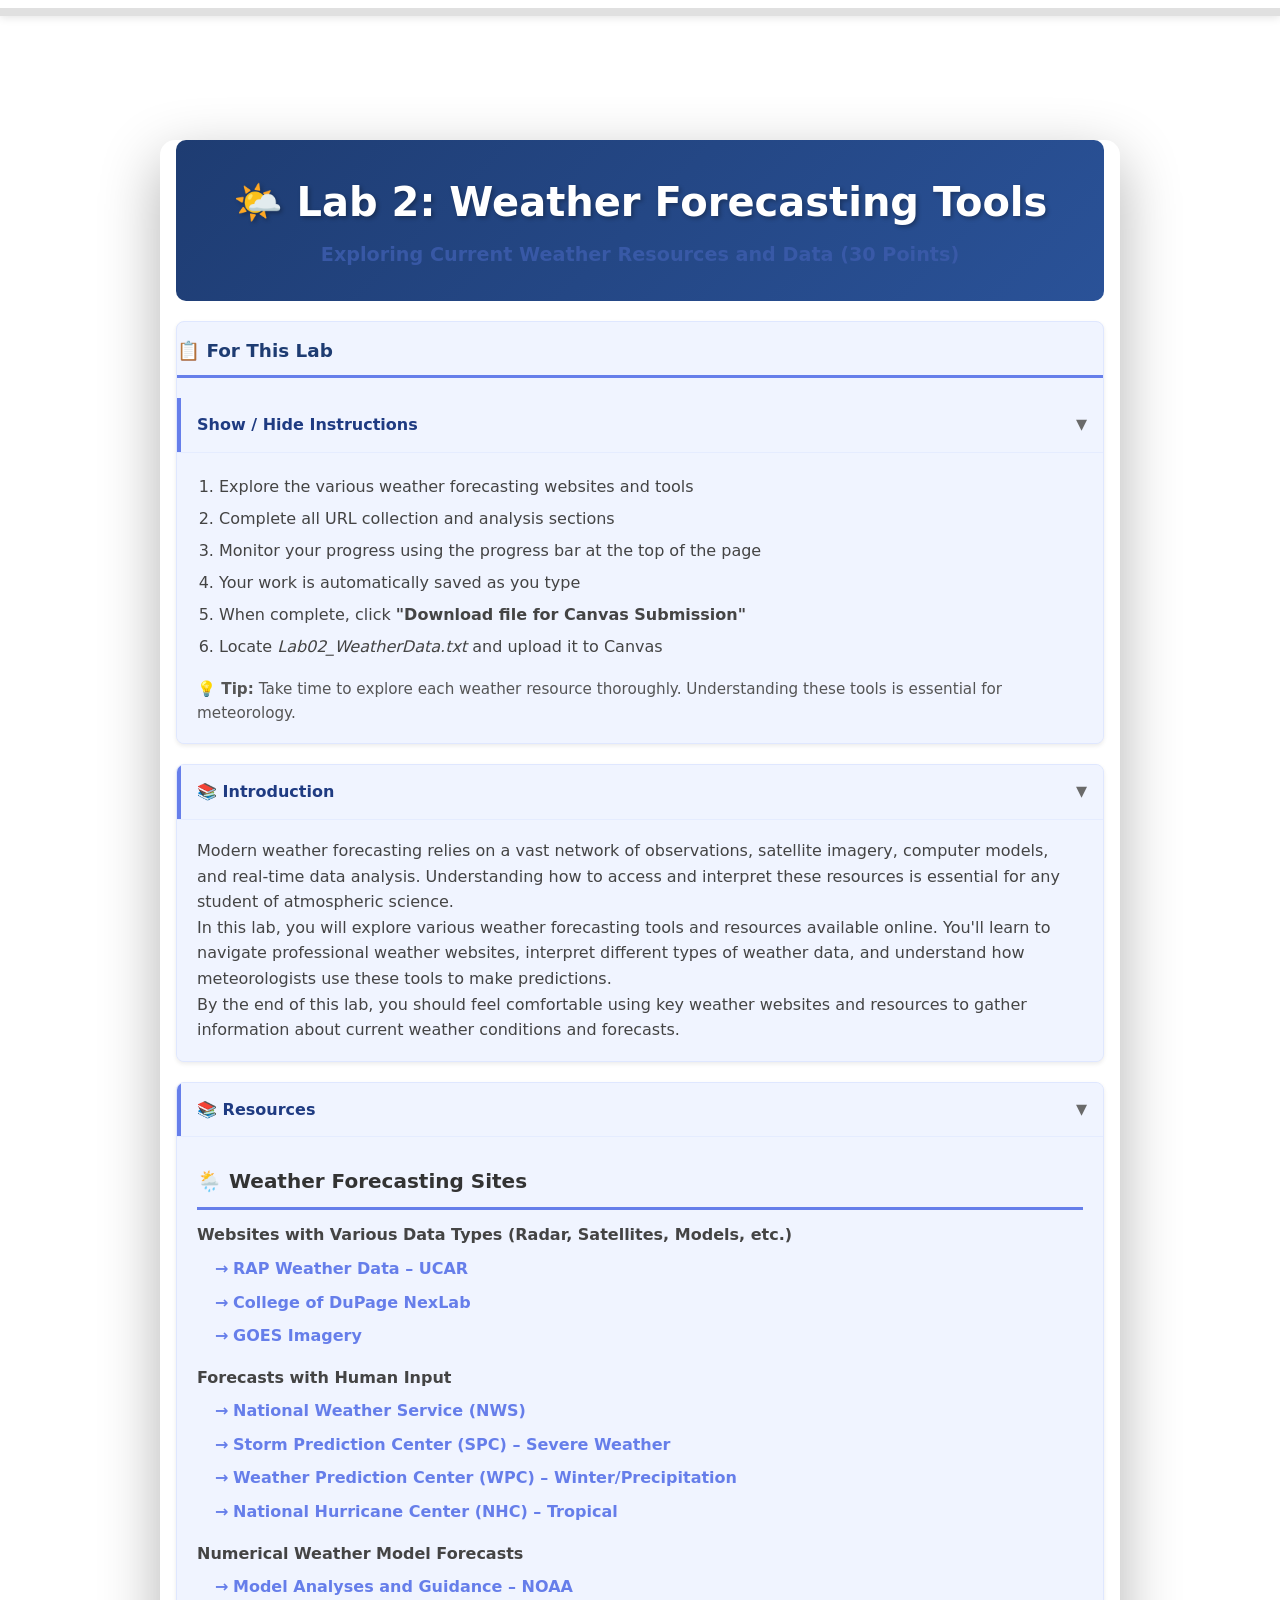
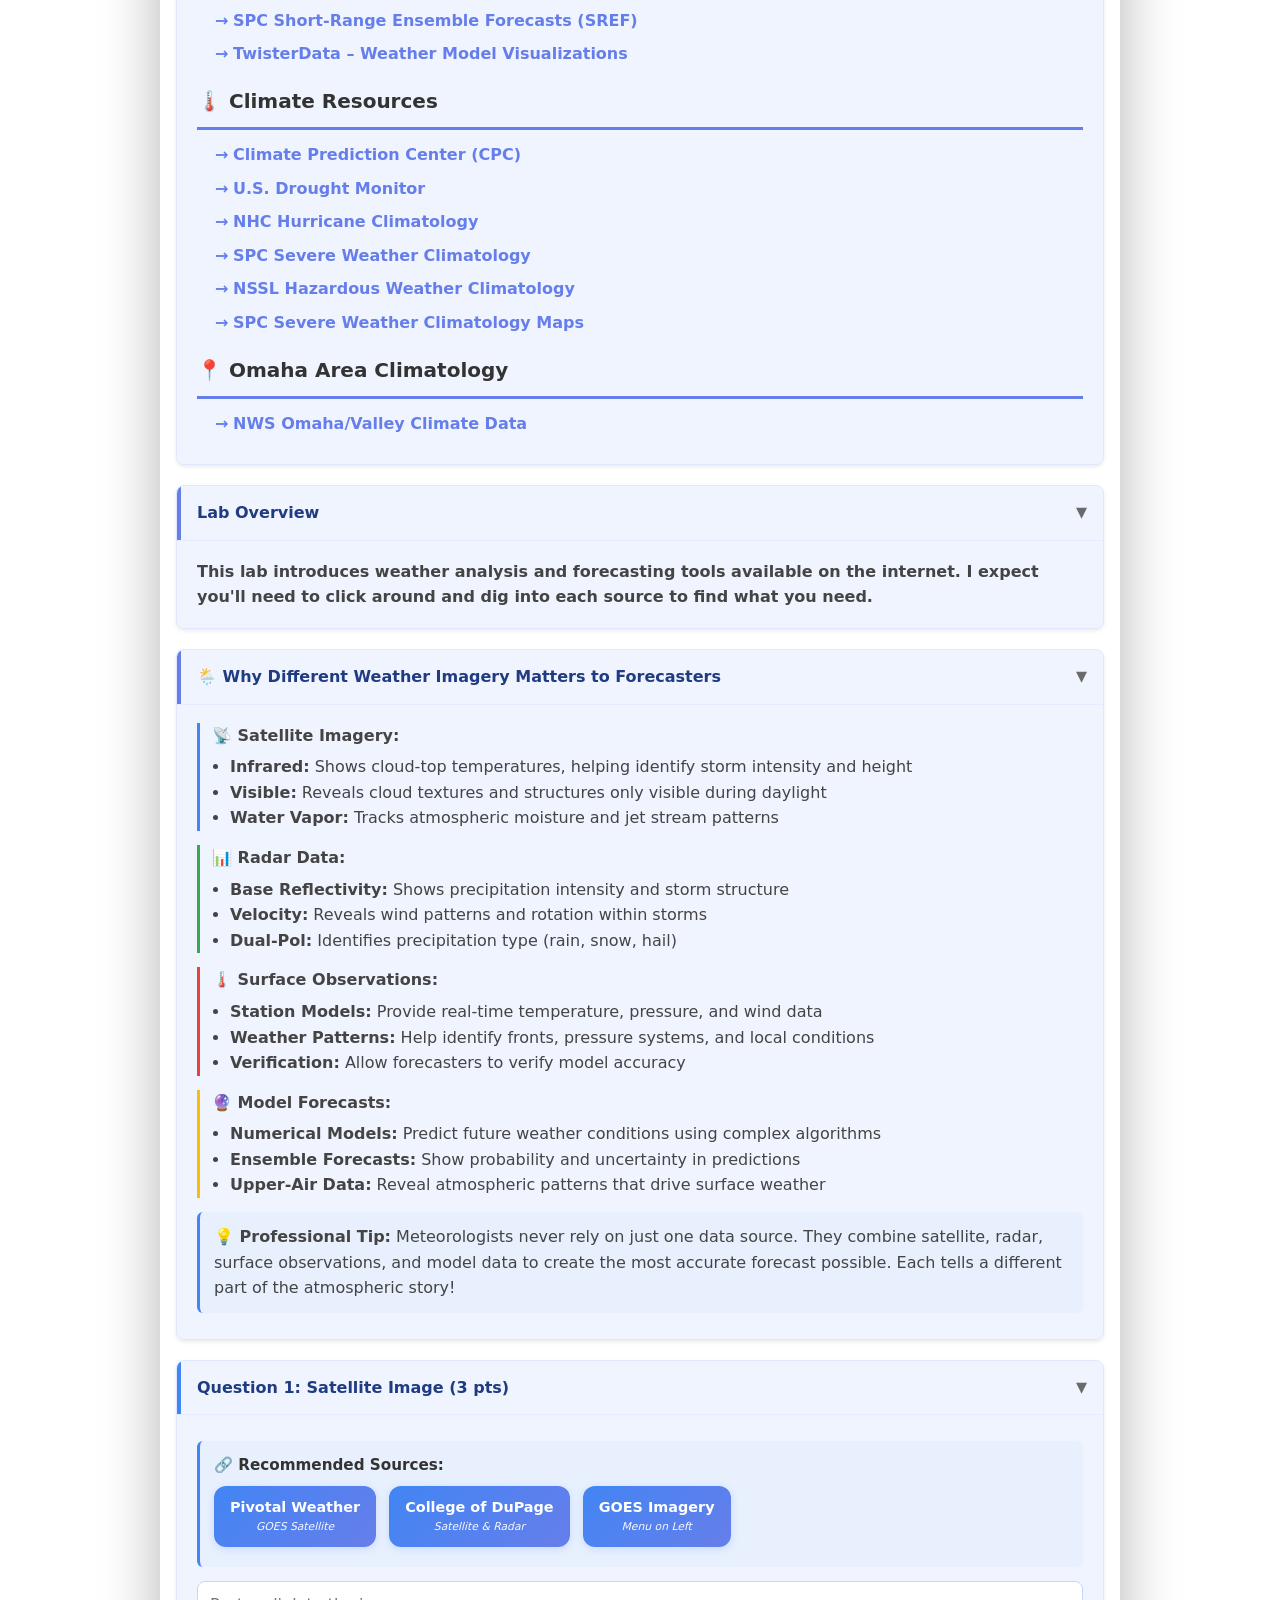
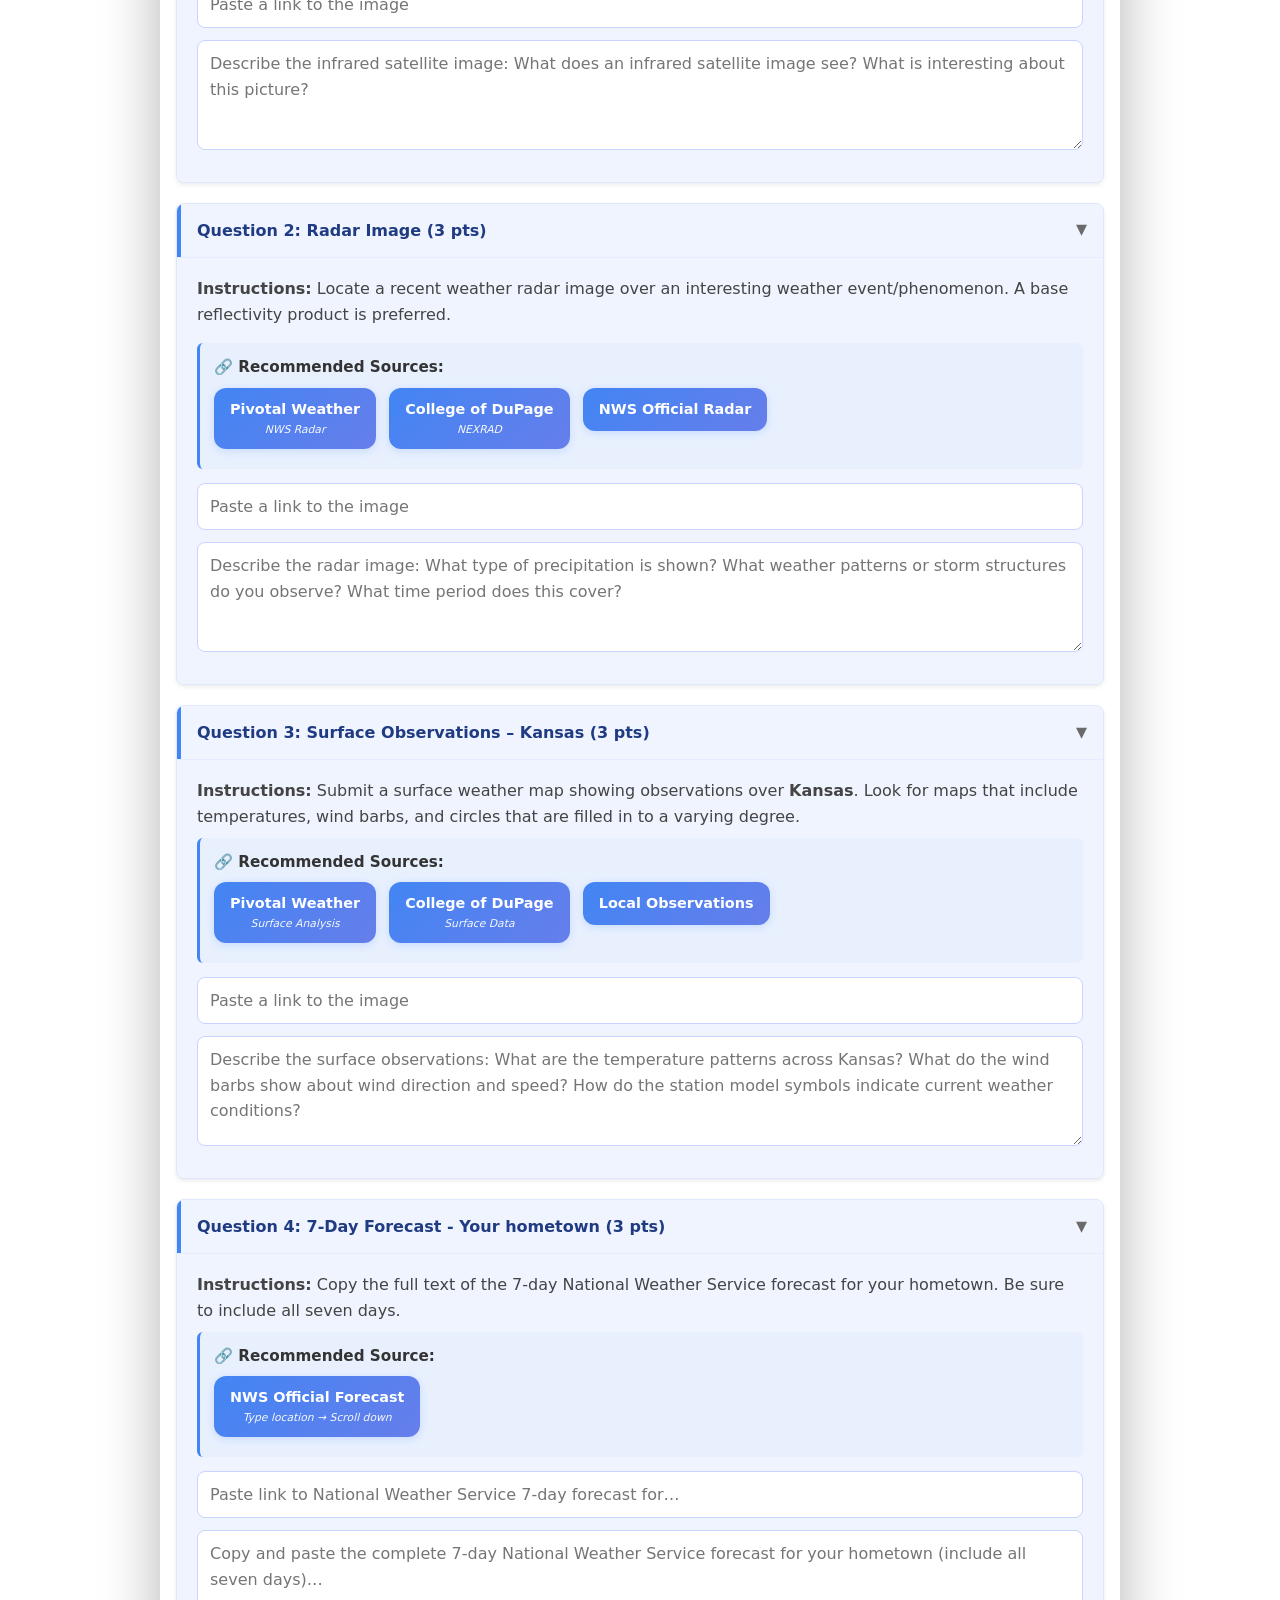
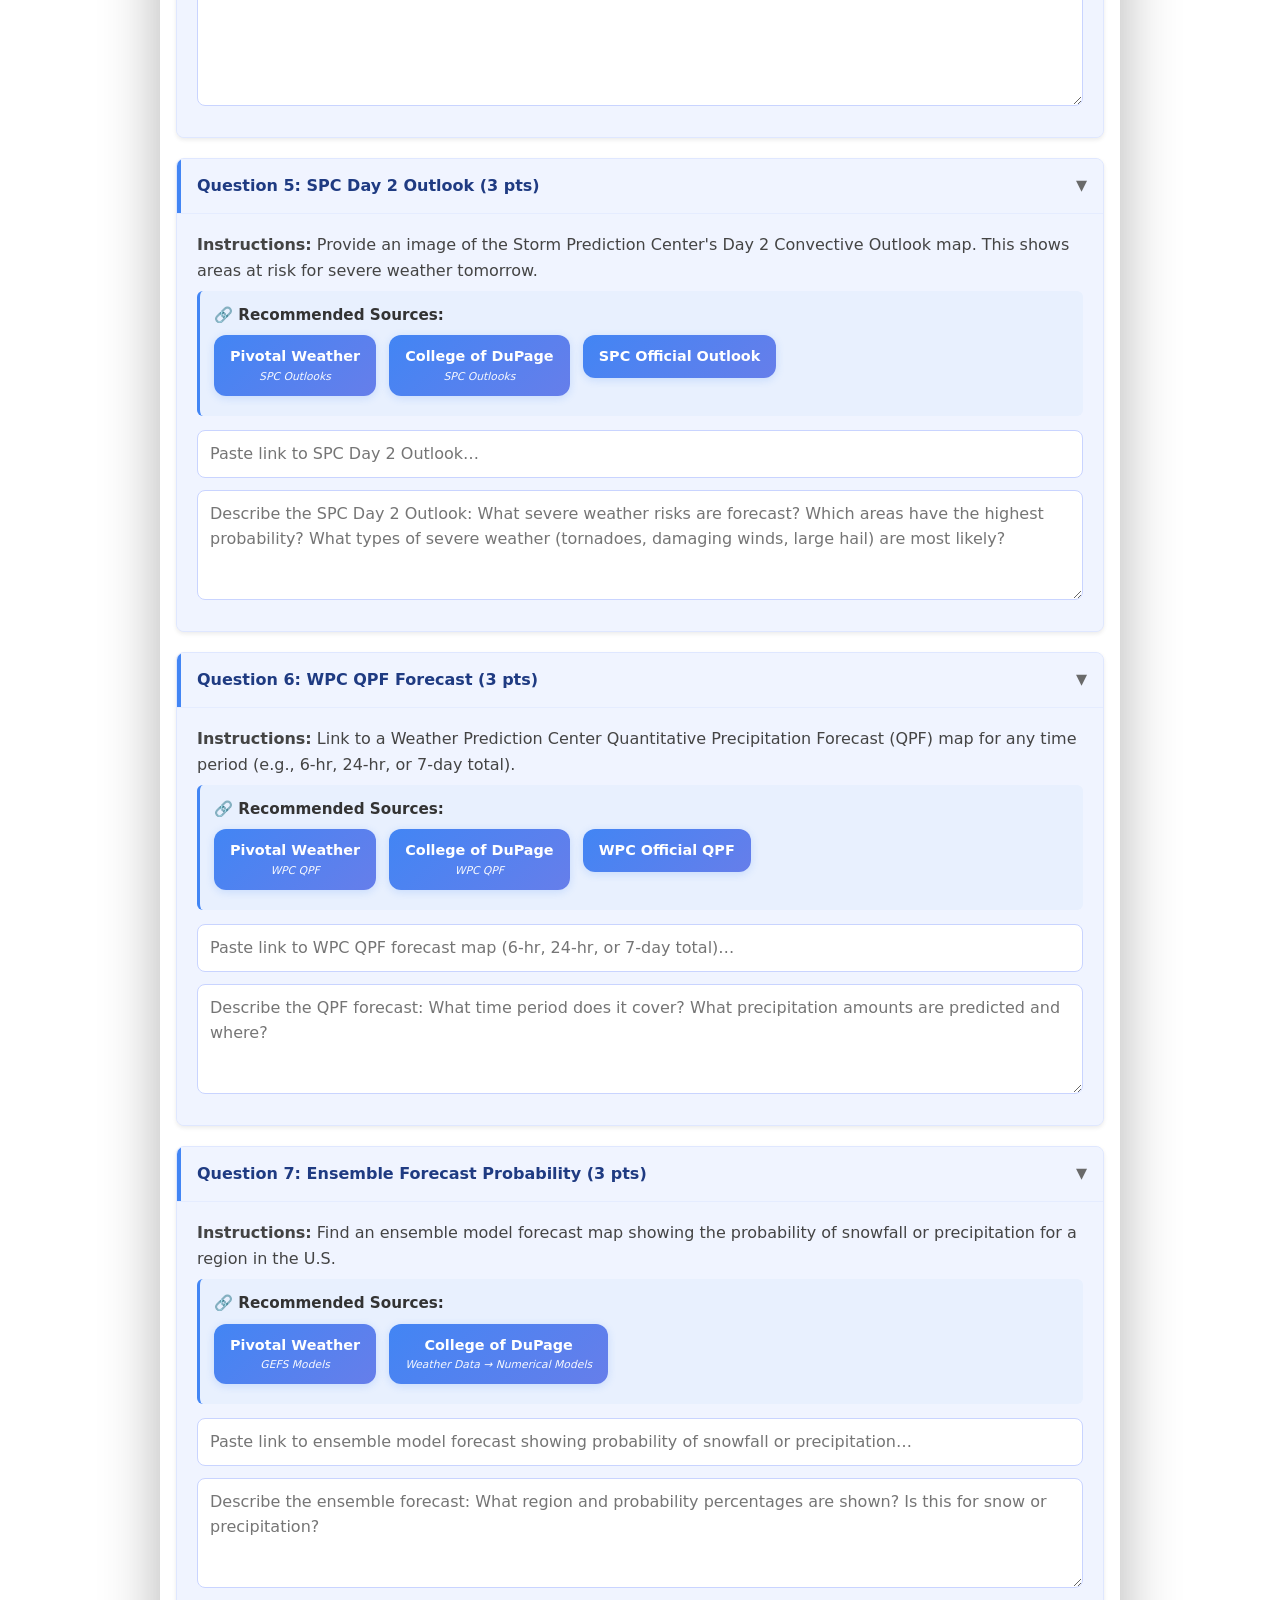
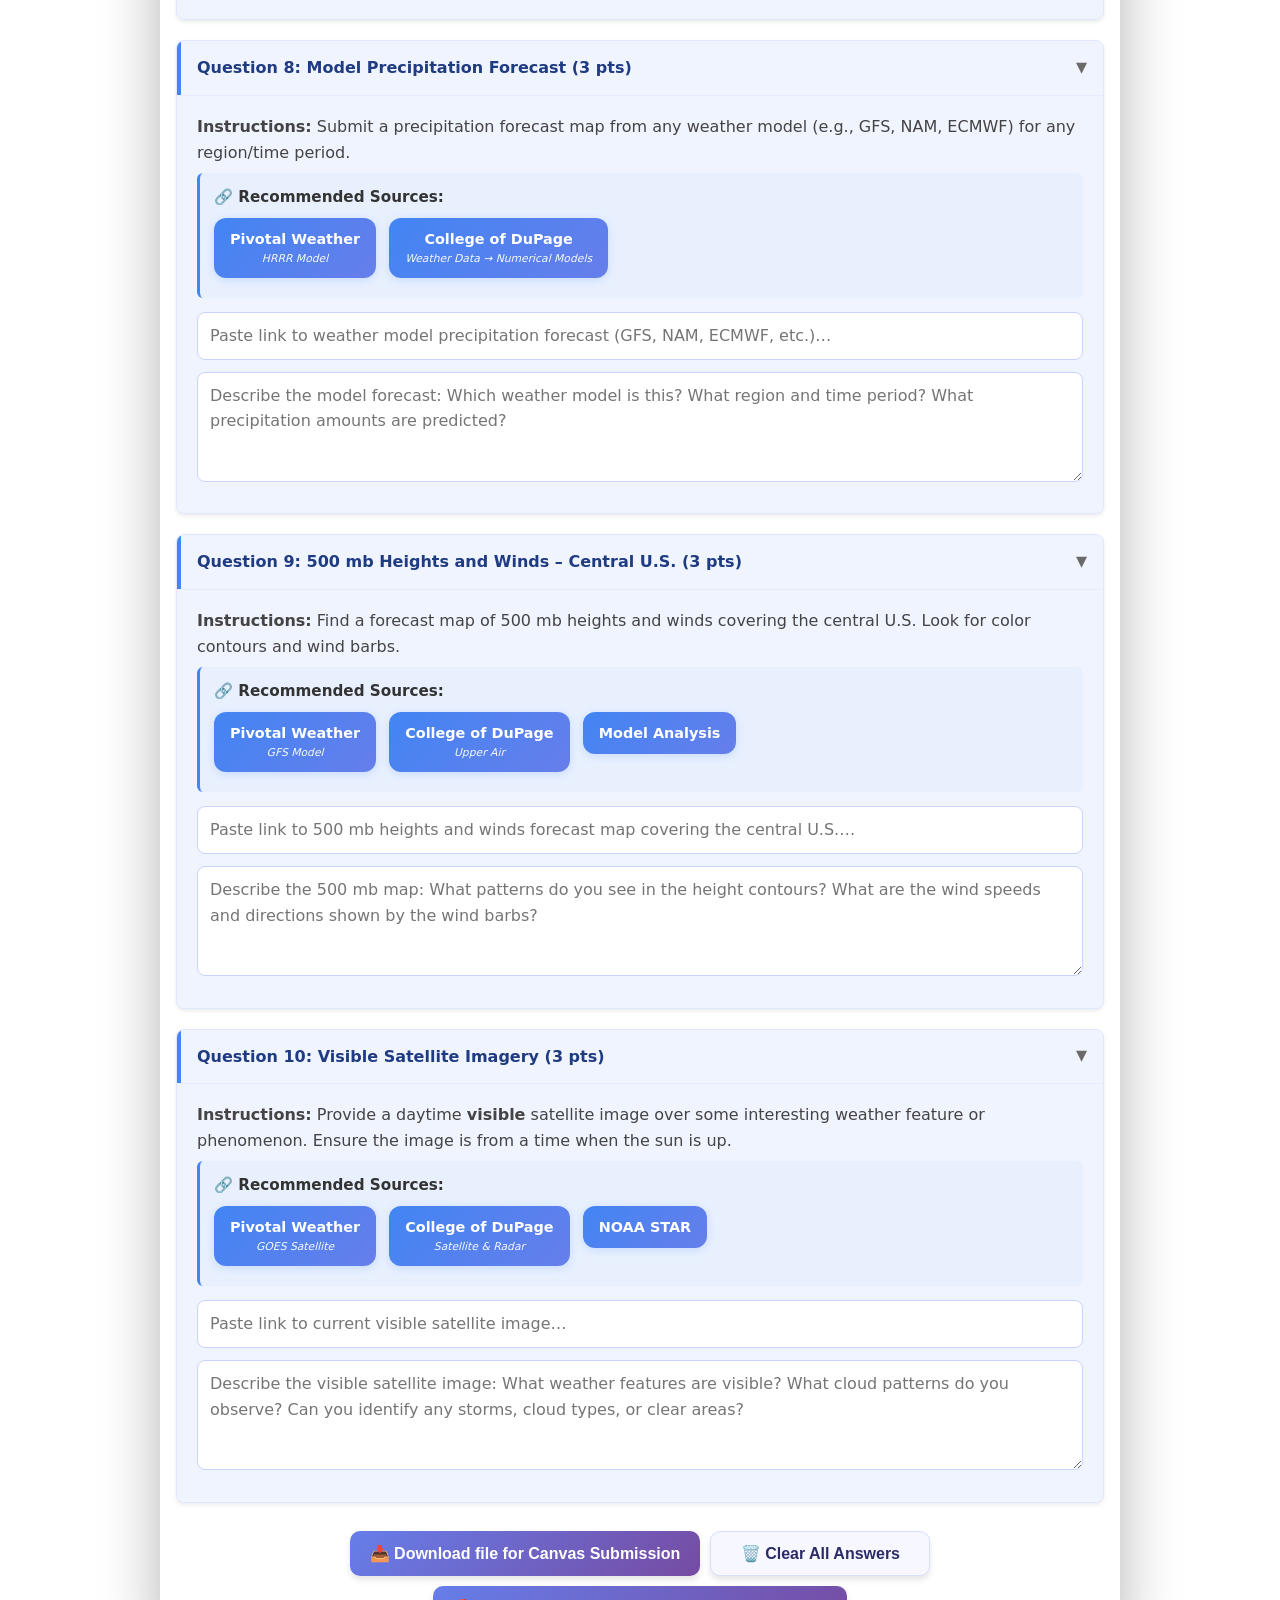
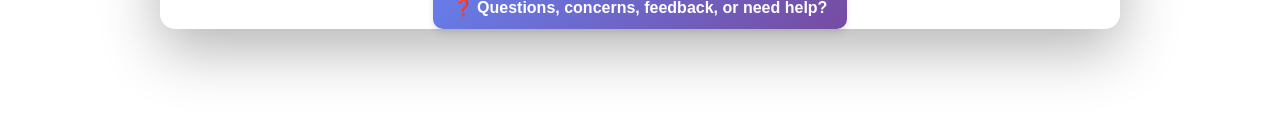
==== commit 5a5eaf37: "Fixed formatting issues" ====
--- a/web-components/lab02/index.html
+++ b/web-components/lab02/index.html
@@ -4,144 +4,50 @@
     <meta charset="UTF-8" />
     <meta name="viewport" content="width=device-width, initial-scale=1.0" />
     <title>Lab 2 - Weather Forecasting Tools</title>
+
+    <!-- Optional shared styles (keep if you use them) -->
     <link rel="stylesheet" href="shared/styles/common.css" />
     <link rel="stylesheet" href="shared/styles/lab-styles.css" />
+
     <style>
-      /* Lab 2 specific styles */
-      .resources-section {
-        background: #f0f4ff;
-        border: 2px solid #667eea;
-        border-radius: 10px;
-        padding: 25px;
-        margin-bottom: 30px;
-      }
-
-      .resource-category {
-        margin-bottom: 20px;
-      }
-
-      .resource-category h3 {
-        color: #444;
-        font-size: 1em;
-        margin-bottom: 10px;
+      :root {
+        --indigo: #667eea;
+        --indigo-dark: #5a67d8;
+        --purple: #764ba2;
+        --google-blue: #4285f4;
+        --surface: #f0f4ff;
+        --surface-2: #e8f0fe;
+        --ink-900: #222;
+        --ink-700: #444;
+        --ink-500: #666;
+        --danger: #dc2626;
+        --radius: 10px;
+      }
+
+      /* Page chrome */
+      body {
+        margin: 0;
+        font-family: system-ui, -apple-system, Segoe UI, Roboto, Inter, Arial,
+          sans-serif;
+        color: var(--ink-700);
+        background: #fff;
+      }
+      .container {
+        max-width: 960px;
+        margin: 80px auto 64px;
+        padding: 0 16px;
+      }
+      .header h1 {
+        margin: 0 0 6px 0;
+      }
+      .header p {
+        margin: 0;
+        color: #3b5baa;
         font-weight: 600;
       }
 
-      .resources-section ul {
-        list-style: none;
-        padding-left: 0;
-        margin-left: 20px;
-      }
-
-      .resources-section li {
-        margin-bottom: 8px;
-        position: relative;
-        padding-left: 20px;
-      }
-
-      .resources-section li:before {
-        content: "→";
-        position: absolute;
-        left: 0;
-        color: #667eea;
-        font-weight: bold;
-      }
-
-      .resources-section a {
-        color: #667eea;
-        text-decoration: none;
-        transition: color 0.3s ease;
-        font-weight: 500;
-      }
-
-      .resources-section a:hover {
-        color: #764ba2;
-        text-decoration: underline;
-      }
-
-      .quick-links {
-        background: #e8f0fe;
-        border-left: 3px solid #4285f4;
-        padding: 10px 15px;
-        margin-bottom: 15px;
-        border-radius: 5px;
-      }
-
-      .quick-links-title {
-        font-weight: 600;
-        color: #333;
-        font-size: 0.9em;
-        margin-bottom: 8px;
-        display: block;
-      }
-
-      .quick-link-btn {
-        display: inline-flex;
-        flex-direction: column;
-        justify-content: center;
-        align-items: center;
-        background: linear-gradient(135deg, #4285f4 0%, #667eea 100%);
-        color: white;
-        padding: 12px 16px;
-        border-radius: 12px;
-        text-decoration: none;
-        font-size: 0.85em;
-        font-weight: 500;
-        margin-right: 8px;
-        margin-bottom: 8px;
-        line-height: 1.3;
-        min-width: 120px;
-        text-align: center;
-        transition: all 0.3s ease;
-        box-shadow: 0 2px 8px rgba(66, 133, 244, 0.2);
-        border: none;
-        cursor: pointer;
-      }
-
-      .quick-link-btn .hint-text {
-        display: block;
-        font-size: 0.75em;
-        font-style: italic;
-        opacity: 0.9;
-        margin-top: 4px;
-        font-weight: 400;
-      }
-
-      .quick-link-btn:hover {
-        background: linear-gradient(135deg, #357ae8 0%, #5a67d8 100%);
-        transform: translateY(-2px);
-        box-shadow: 0 4px 12px rgba(66, 133, 244, 0.3);
-      }
-
-      .quick-link-btn:active {
-        transform: translateY(0);
-        box-shadow: 0 2px 6px rgba(66, 133, 244, 0.2);
-      }
-
-      .url-input-group {
-        margin-bottom: 10px;
-        margin-left: 10px;
-      }
-
-      .subtitle {
-        text-align: center;
-        color: #666;
-        margin-bottom: 30px;
-        font-size: 0.95em;
-        line-height: 1.6;
-      }
-
-      /* Make URL input boxes wider for better visibility */
-      input[type="url"] {
-        max-width: 100%;
-        width: 100%;
-      }
-    </style>
-  </head>
-  <body>
-    <div
-      class="progress-indicator"
-      style="
+      /* Top progress bar */
+      .progress-indicator {
         position: fixed;
         top: 0;
         left: 0;
@@ -150,23 +56,285 @@
         background: rgba(255, 255, 255, 0.98);
         box-shadow: 0 2px 8px rgba(0, 0, 0, 0.1);
         padding: 8px 0;
-      "
-    >
-      <div
-        class="progress-bar"
-        style="width: 100%; height: 8px; background: #e0e0e0; overflow: hidden"
-      >
-        <div
-          class="progress-fill"
-          id="progressFill"
-          style="
-            height: 8px;
-            background: linear-gradient(90deg, #667eea 0%, #764ba2 100%);
-            width: 0%;
-            transition: width 0.3s ease;
-            display: block;
-          "
-        ></div>
+      }
+      .progress-bar {
+        width: 100%;
+        height: 8px;
+        background: #e0e0e0;
+        overflow: hidden;
+      }
+      .progress-fill {
+        height: 8px;
+        background: linear-gradient(
+          90deg,
+          var(--indigo) 0%,
+          var(--purple) 100%
+        );
+        width: 0%;
+        transition: width 0.3s ease;
+        display: block;
+      }
+
+      /* Section wrapper */
+      .section {
+        margin: 0 0 16px 0;
+      }
+
+      /* Collapsible blocks (cards) */
+      .collapsible-container {
+        border-radius: 8px;
+        overflow: hidden;
+        margin: 0 0 20px 0;
+        box-shadow: 0 2px 4px rgba(0, 0, 0, 0.08);
+        background: var(--surface);
+        border: 1px solid #dfe7ff;
+      }
+
+      /* “Flat” section headers with underline (no curls) */
+      .section-title {
+        margin: 0;
+        padding: 14px 6px 10px 0;
+        font-size: 1.15rem;
+        font-weight: 700;
+        color: #1f3b82;
+        border: none;
+        border-bottom: 2px solid var(--indigo);
+        border-radius: 0 !important;
+        box-shadow: none !important;
+        background: transparent;
+        display: block;
+        width: 100%;
+      }
+
+      /* Collapsible headers inside cards */
+      .collapsible-header {
+        margin: 0;
+        padding: 14px 48px 14px 16px;
+        cursor: pointer;
+        user-select: none;
+        position: relative;
+        font-weight: 700;
+        color: #1f3b82;
+        background: var(--surface);
+      }
+      .collapsible-header:hover {
+        filter: brightness(0.98);
+      }
+      .collapsible-header::after {
+        content: "▼";
+        position: absolute;
+        right: 16px;
+        top: 50%;
+        transform: translateY(-50%);
+        font-size: 0.9em;
+        color: #6a6a6a;
+        transition: transform 0.2s ease;
+      }
+      .collapsible-header.is-collapsed::after {
+        transform: translateY(-50%) rotate(-90deg);
+      }
+
+      .collapsible-content {
+        display: block;
+        background: var(--surface);
+        padding: 18px 20px;
+        border-top: 1px solid #e5ecff;
+      }
+      .collapsible-content.is-collapsed {
+        display: none;
+      }
+
+      /* Variant stripes for quick recognition */
+      .stripe-blue {
+        border-left: 4px solid var(--google-blue);
+      }
+      .stripe-indigo {
+        border-left: 4px solid var(--indigo);
+      }
+
+      /* Quick links bar */
+      .quick-links {
+        background: var(--surface-2);
+        border-left: 3px solid var(--google-blue);
+        padding: 12px 14px;
+        margin: 8px 0;
+        border-radius: 6px;
+      }
+      .quick-links-title {
+        font-weight: 700;
+        color: #333;
+        font-size: 0.95em;
+        margin: 0 0 8px 0;
+        display: block;
+      }
+
+      .quick-link-btn {
+        display: inline-flex;
+        flex-direction: column;
+        justify-content: center;
+        align-items: center;
+        background: linear-gradient(
+          135deg,
+          var(--google-blue) 0%,
+          var(--indigo) 100%
+        );
+        color: #fff;
+        padding: 12px 16px;
+        border-radius: 12px;
+        text-decoration: none;
+        font-size: 0.9em;
+        font-weight: 600;
+        margin: 0 8px 8px 0;
+        line-height: 1.3;
+        min-width: 120px;
+        text-align: center;
+        transition: all 0.2s ease;
+        box-shadow: 0 2px 8px rgba(66, 133, 244, 0.2);
+        border: none;
+      }
+      .quick-link-btn .hint-text {
+        display: block;
+        font-size: 0.75em;
+        font-style: italic;
+        opacity: 0.95;
+        margin-top: 4px;
+        font-weight: 400;
+      }
+      .quick-link-btn:hover {
+        transform: translateY(-2px);
+        box-shadow: 0 6px 14px rgba(66, 133, 244, 0.28);
+      }
+      .quick-link-btn:active {
+        transform: translateY(0);
+        box-shadow: 0 2px 6px rgba(66, 133, 244, 0.2);
+      }
+
+      /* Lists inside resource sections */
+      .resources-section {
+        background: var(--surface);
+        padding: 20px;
+      }
+      .resources-section h2 {
+        color: #333;
+        margin: 8px 0 12px 0;
+        font-size: 1.25rem;
+      }
+      .resource-category {
+        margin-bottom: 16px;
+      }
+      .resource-category h3 {
+        color: #444;
+        font-size: 1rem;
+        margin: 0 0 8px 0;
+        font-weight: 700;
+      }
+      .resources-section ul {
+        list-style: none;
+        padding-left: 0;
+        margin-left: 18px;
+      }
+      .resources-section li {
+        margin-bottom: 8px;
+        position: relative;
+        padding-left: 18px;
+      }
+      .resources-section li:before {
+        content: "→";
+        position: absolute;
+        left: 0;
+        color: var(--indigo);
+        font-weight: 900;
+      }
+      .resources-section a {
+        color: var(--indigo);
+        text-decoration: none;
+        font-weight: 600;
+      }
+      .resources-section a:hover {
+        text-decoration: underline;
+        color: var(--indigo-dark);
+      }
+
+      /* Inputs */
+      input[type="url"],
+      textarea {
+        width: 100%;
+        max-width: 100%;
+        padding: 10px 12px;
+        border: 1px solid #c9d4ff;
+        border-radius: 8px;
+        font: inherit;
+        box-sizing: border-box;
+        background: #fff;
+      }
+      textarea {
+        min-height: 110px;
+        resize: vertical;
+      }
+      .is-invalid {
+        border-color: var(--danger) !important;
+        background: #fef2f2 !important;
+      }
+
+      /* Bottom buttons */
+      .button-row {
+        display: flex;
+        gap: 10px;
+        flex-wrap: wrap;
+        justify-content: center;
+        margin: 28px 0;
+      }
+      .btn {
+        padding: 12px 20px;
+        border-radius: 10px;
+        font-weight: 800;
+        font-size: 1rem;
+        border: none;
+        cursor: pointer;
+        transition: transform 0.15s ease, box-shadow 0.15s ease;
+        min-width: 220px;
+      }
+      .btn:hover {
+        transform: translateY(-2px);
+        box-shadow: 0 8px 16px rgba(0, 0, 0, 0.08);
+      }
+      .btn-primary {
+        background: linear-gradient(
+          135deg,
+          var(--indigo) 0%,
+          var(--purple) 100%
+        );
+        color: #fff;
+      }
+      .btn-ghost {
+        background: #f7f7ff;
+        border: 1px solid #d9dfff;
+        color: #2b2c65;
+      }
+
+      /* Utility spacing for small paragraphs under lists */
+      .muted {
+        font-size: 0.95em;
+        color: #555;
+        margin: 14px 0 0 0;
+      }
+
+      /* Flat rule under the “For This Lab” title (no curls) */
+      .flat-rule {
+        border: none;
+        border-bottom: 2px solid var(--indigo);
+        border-radius: 0 !important;
+        box-shadow: none !important;
+        padding: 0 0 10px 0;
+        margin: 0;
+      }
+    </style>
+  </head>
+  <body>
+    <!-- progress -->
+    <div class="progress-indicator">
+      <div class="progress-bar">
+        <div class="progress-fill" id="progressFill"></div>
       </div>
     </div>
 
@@ -176,464 +344,688 @@
         <p>Exploring Current Weather Resources and Data (30 Points)</p>
       </div>
 
-      <div class="content">
-        <!-- For This Lab Section -->
-        <div class="section">
-          <h2>📋 For This Lab</h2>
-          <div class="info-box" style="background: #e3f2fd; border-left: 4px solid #2196F3; padding: 20px; border-radius: 8px; margin-bottom: 25px;">
-            <h3 style="margin-top: 0; margin-bottom: 15px; color: #1976d2; font-size: 1.1em;">Instructions</h3>
-            <ol style="margin: 0; padding-left: 25px; line-height: 2;">
-              <li>Explore the various weather forecasting websites and tools</li>
+      <!-- For This Lab (collapsible) -->
+      <div class="section">
+        <div class="collapsible-container">
+          <h2 class="section-title">📋 For This Lab</h2>
+          <div
+            class="collapsible-header stripe-indigo"
+            onclick="toggleCollapsible(this)"
+          >
+            Show / Hide Instructions
+          </div>
+          <div class="collapsible-content">
+            <ol style="margin: 0; padding-left: 22px; line-height: 2">
+              <li>
+                Explore the various weather forecasting websites and tools
+              </li>
               <li>Complete all URL collection and analysis sections</li>
-              <li>Monitor your progress using the progress bar at the top of the page</li>
+              <li>
+                Monitor your progress using the progress bar at the top of the
+                page
+              </li>
               <li>Your work is automatically saved as you type</li>
-              <li>When complete, click <strong>"Download file for Canvas Submission"</strong></li>
-              <li>Locate the downloaded file (<em>Lab02_WeatherData.txt</em>) and upload it to Canvas</li>
+              <li>
+                When complete, click
+                <strong>"Download file for Canvas Submission"</strong>
+              </li>
+              <li>
+                Locate <em>Lab02_WeatherData.txt</em> and upload it to Canvas
+              </li>
             </ol>
-            <p style="margin-top: 15px; margin-bottom: 0; font-size: 0.95em; color: #555;">
-              <strong>💡 Tip:</strong> Take time to explore each weather resource thoroughly. Understanding these tools is essential for meteorology.
+            <p class="muted">
+              <strong>💡 Tip:</strong> Take time to explore each weather
+              resource thoroughly. Understanding these tools is essential for
+              meteorology.
             </p>
           </div>
         </div>
-
-        <!-- Introduction Section -->
-        <div class="section">
-          <h2>📚 Introduction</h2>
-          <div class="intro-box">
+      </div>
+
+      <!-- Introduction -->
+      <div class="section">
+        <div class="collapsible-container">
+          <div
+            class="collapsible-header stripe-indigo"
+            onclick="toggleCollapsible(this)"
+          >
+            📚 Introduction
+          </div>
+          <div class="collapsible-content">
             <p>
-              Modern weather forecasting relies on a vast network of observations,
-              satellite imagery, computer models, and real-time data analysis.
-              Understanding how to access and interpret these resources is essential
-              for any student of atmospheric science.
+              Modern weather forecasting relies on a vast network of
+              observations, satellite imagery, computer models, and real-time
+              data analysis. Understanding how to access and interpret these
+              resources is essential for any student of atmospheric science.
             </p>
             <p>
-              In this lab, you will explore various weather forecasting tools and
-              resources available online. You'll learn to navigate professional
-              weather websites, interpret different types of weather data, and
-              understand how meteorologists use these tools to make predictions.
+              In this lab, you will explore various weather forecasting tools
+              and resources available online. You'll learn to navigate
+              professional weather websites, interpret different types of
+              weather data, and understand how meteorologists use these tools to
+              make predictions.
             </p>
             <p>
               By the end of this lab, you should feel comfortable using key
               weather websites and resources to gather information about current
               weather conditions and forecasts.
-              <p>
-          </div>
-        </div>
-
-      <div class="content">
-<div class="section">
-          <h2>📚 Resources</h2><div></div>
-        <div class="resources-section">
-          <h2 style="color: #333; margin-bottom: 15px; font-size: 1.3em">
-            🌦️ Weather Forecasting Sites
-          </h2>
-
-          <div class="resource-category">
-            <h3>
-              Websites with Various Data Types (Radar, Satellites, Models,
-              etc.):
-            </h3>
+            </p>
+          </div>
+        </div>
+      </div>
+
+      <!-- Resources -->
+      <div class="section">
+        <div class="collapsible-container">
+          <div
+            class="collapsible-header stripe-indigo"
+            onclick="toggleCollapsible(this)"
+          >
+            📚 Resources
+          </div>
+          <div class="collapsible-content resources-section">
+            <h2>🌦️ Weather Forecasting Sites</h2>
+
+            <div class="resource-category">
+              <h3>
+                Websites with Various Data Types (Radar, Satellites, Models,
+                etc.)
+              </h3>
+              <ul>
+                <li>
+                  <a
+                    href="https://weather.rap.ucar.edu/"
+                    target="_blank"
+                    rel="noopener"
+                    >RAP Weather Data – UCAR</a
+                  >
+                </li>
+                <li>
+                  <a
+                    href="https://weather.cod.edu/"
+                    target="_blank"
+                    rel="noopener"
+                    >College of DuPage NexLab</a
+                  >
+                </li>
+                <li>
+                  <a
+                    href="https://www.goes.noaa.gov/"
+                    target="_blank"
+                    rel="noopener"
+                    >GOES Imagery</a
+                  >
+                </li>
+              </ul>
+            </div>
+
+            <div class="resource-category">
+              <h3>Forecasts with Human Input</h3>
+              <ul>
+                <li>
+                  <a
+                    href="https://www.weather.gov/"
+                    target="_blank"
+                    rel="noopener"
+                    >National Weather Service (NWS)</a
+                  >
+                </li>
+                <li>
+                  <a
+                    href="https://www.spc.noaa.gov/"
+                    target="_blank"
+                    rel="noopener"
+                    >Storm Prediction Center (SPC) – Severe Weather</a
+                  >
+                </li>
+                <li>
+                  <a
+                    href="https://www.wpc.ncep.noaa.gov/"
+                    target="_blank"
+                    rel="noopener"
+                    >Weather Prediction Center (WPC) – Winter/Precipitation</a
+                  >
+                </li>
+                <li>
+                  <a
+                    href="https://www.nhc.noaa.gov/"
+                    target="_blank"
+                    rel="noopener"
+                    >National Hurricane Center (NHC) – Tropical</a
+                  >
+                </li>
+              </ul>
+            </div>
+
+            <div class="resource-category">
+              <h3>Numerical Weather Model Forecasts</h3>
+              <ul>
+                <li>
+                  <a
+                    href="https://mag.ncep.noaa.gov/"
+                    target="_blank"
+                    rel="noopener"
+                    >Model Analyses and Guidance – NOAA</a
+                  >
+                </li>
+                <li>
+                  <a
+                    href="https://www.spc.noaa.gov/exper/sref/"
+                    target="_blank"
+                    rel="noopener"
+                    >SPC Short-Range Ensemble Forecasts (SREF)</a
+                  >
+                </li>
+                <li>
+                  <a
+                    href="http://www.twisterdata.com/"
+                    target="_blank"
+                    rel="noopener"
+                    >TwisterData – Weather Model Visualizations</a
+                  >
+                </li>
+              </ul>
+            </div>
+
+            <h2 style="margin-top: 18px">🌡️ Climate Resources</h2>
             <ul>
               <li>
                 <a
-                  href="https://weather.rap.ucar.edu/"
+                  href="https://www.cpc.ncep.noaa.gov/"
                   target="_blank"
                   rel="noopener"
-                  >RAP Weather Data – UCAR</a
+                  >Climate Prediction Center (CPC)</a
                 >
               </li>
               <li>
                 <a
-                  href="https://weather.cod.edu/"
+                  href="https://droughtmonitor.unl.edu/"
                   target="_blank"
                   rel="noopener"
-                  >College of DuPage NexLab</a
-                >
-              </li>
-            </ul>
-          </div>
-
-          <div class="resource-category">
-            <h3>Forecasts with Human Input:</h3>
-            <ul>
-              <li>
-                <a
-                  href="https://www.weather.gov/"
-                  target="_blank"
-                  rel="noopener"
-                  >National Weather Service (NWS)</a
+                  >U.S. Drought Monitor</a
                 >
               </li>
               <li>
                 <a
-                  href="https://www.spc.noaa.gov/"
+                  href="https://www.nhc.noaa.gov/climo/"
                   target="_blank"
                   rel="noopener"
-                  >Storm Prediction Center (SPC) – Severe Weather</a
+                  >NHC Hurricane Climatology</a
                 >
               </li>
               <li>
                 <a
-                  href="https://www.wpc.ncep.noaa.gov/"
+                  href="https://www.spc.noaa.gov/climo/"
                   target="_blank"
                   rel="noopener"
-                  >Weather Prediction Center (WPC) – Winter/Precipitation</a
+                  >SPC Severe Weather Climatology</a
                 >
               </li>
               <li>
                 <a
-                  href="https://www.nhc.noaa.gov/"
+                  href="https://www.nssl.noaa.gov/hazard/"
                   target="_blank"
                   rel="noopener"
-                  >National Hurricane Center (NHC) – Tropical</a
-                >
-              </li>
-            </ul>
-          </div>
-
-          <div class="resource-category">
-            <h3>Numerical Weather Model Forecasts:</h3>
-            <ul>
-              <li>
-                <a
-                  href="https://mag.ncep.noaa.gov/"
-                  target="_blank"
-                  rel="noopener"
-                  >Model Analyses and Guidance – NOAA</a
+                  >NSSL Hazardous Weather Climatology</a
                 >
               </li>
               <li>
                 <a
-                  href="https://www.spc.noaa.gov/exper/sref/"
+                  href="https://www.spc.noaa.gov/new/SVRclimo/climo.php?parm=anySvr"
                   target="_blank"
                   rel="noopener"
-                  >SPC Short-Range Ensemble Forecasts (SREF)</a
-                >
-              </li>
-              <li>
-                <a
-                  href="http://www.twisterdata.com/"
-                  target="_blank"
-                  rel="noopener"
-                  >TwisterData – Weather Model Visualizations</a
+                  >SPC Severe Weather Climatology Maps</a
                 >
               </li>
             </ul>
-          </div>
-
-          <h2 style="color: #333; margin: 25px 0 15px 0; font-size: 1.3em">
-            🌡️ Climate Resources
-          </h2>
-          <ul>
-            <li>
-              <a
-                href="https://www.cpc.ncep.noaa.gov/"
-                target="_blank"
-                rel="noopener"
-                >Climate Prediction Center (CPC)</a
-              >
-            </li>
-            <li>
-              <a
-                href="https://droughtmonitor.unl.edu/"
-                target="_blank"
-                rel="noopener"
-                >U.S. Drought Monitor</a
-              >
-            </li>
-            <li>
-              <a
-                href="https://www.nhc.noaa.gov/climo/"
-                target="_blank"
-                rel="noopener"
-                >NHC Hurricane Climatology</a
-              >
-            </li>
-            <li>
-              <a
-                href="https://www.spc.noaa.gov/climo/"
-                target="_blank"
-                rel="noopener"
-                >SPC Severe Weather Climatology</a
-              >
-            </li>
-            <li>
-              <a
-                href="https://www.nssl.noaa.gov/hazard/"
-                target="_blank"
-                rel="noopener"
-                >NSSL Hazardous Weather Climatology</a
-              >
-            </li>
-            <li>
-              <a
-                href="https://www.spc.noaa.gov/new/SVRclimo/climo.php?parm=anySvr"
-                target="_blank"
-                rel="noopener"
-                >SPC Severe Weather Climatology Maps</a
-              >
-            </li>
-          </ul>
-
-          <h2 style="color: #333; margin: 25px 0 15px 0; font-size: 1.3em">
-            📍 Omaha Area Climatology
-          </h2>
-          <ul>
-            <li>
-              <a
-                href="https://www.weather.gov/oax/climate"
-                target="_blank"
-                rel="noopener"
-                >NWS Omaha/Valley Climate Data</a
-              >
-            </li>
-          </ul>
-        </div>
-        <div class="info-box">
-          <h3 style="text-align: left;">Lab Overview</h3>
-                    <strong> This lab introduces weather analysis and forecasting tools available
-          on the internet. I expect you'll need to click around and dig into each source to find what you need.
-        </strong>
-</div>
-        </p>
-
-        <form id="weatherForm" style="padding: 10px;">
-          <!-- Item 1 -->
-          <div class="section">
-            <h3>Question 1: Satellite Image (3 pts)</h3>
-            <div>
-              <strong>Instructions:</strong> Find a current satellite image over an interesting weather event/phenomenon.
-              A visible or infrared satellite product is acceptable. In the text box, paste a link to the image or product.
-              In the second text box, provide a brief description of the product and what is interesting about the image selected.
-
-            </div>
+
+            <h2 style="margin-top: 18px">📍 Omaha Area Climatology</h2>
+            <ul>
+              <li>
+                <a
+                  href="https://www.weather.gov/oax/climate"
+                  target="_blank"
+                  rel="noopener"
+                  >NWS Omaha/Valley Climate Data</a
+                >
+              </li>
+            </ul>
+          </div>
+        </div>
+      </div>
+
+      <!-- Lab Overview -->
+      <div class="section">
+        <div class="collapsible-container">
+          <div
+            class="collapsible-header stripe-indigo"
+            onclick="toggleCollapsible(this)"
+          >
+            Lab Overview
+          </div>
+          <div class="collapsible-content">
+            <strong
+              >This lab introduces weather analysis and forecasting tools
+              available on the internet. I expect you'll need to click around
+              and dig into each source to find what you need.</strong
+            >
+          </div>
+        </div>
+      </div>
+
+      <!-- Info Box: Why imagery matters -->
+      <div class="section">
+        <div class="collapsible-container">
+          <div
+            class="collapsible-header stripe-indigo"
+            onclick="toggleCollapsible(this)"
+          >
+            🌦️ Why Different Weather Imagery Matters to Forecasters
+          </div>
+          <div class="collapsible-content">
+            <div style="display: grid; gap: 14px">
+              <div
+                style="
+                  border-left: 3px solid var(--google-blue);
+                  padding-left: 12px;
+                "
+              >
+                <strong>📡 Satellite Imagery:</strong>
+                <ul style="margin: 6px 0 0 18px; line-height: 1.6">
+                  <li>
+                    <strong>Infrared:</strong> Shows cloud-top temperatures,
+                    helping identify storm intensity and height
+                  </li>
+                  <li>
+                    <strong>Visible:</strong> Reveals cloud textures and
+                    structures only visible during daylight
+                  </li>
+                  <li>
+                    <strong>Water Vapor:</strong> Tracks atmospheric moisture
+                    and jet stream patterns
+                  </li>
+                </ul>
+              </div>
+
+              <div style="border-left: 3px solid #34a853; padding-left: 12px">
+                <strong>📊 Radar Data:</strong>
+                <ul style="margin: 6px 0 0 18px; line-height: 1.6">
+                  <li>
+                    <strong>Base Reflectivity:</strong> Shows precipitation
+                    intensity and storm structure
+                  </li>
+                  <li>
+                    <strong>Velocity:</strong> Reveals wind patterns and
+                    rotation within storms
+                  </li>
+                  <li>
+                    <strong>Dual-Pol:</strong> Identifies precipitation type
+                    (rain, snow, hail)
+                  </li>
+                </ul>
+              </div>
+
+              <div style="border-left: 3px solid #ea4335; padding-left: 12px">
+                <strong>🌡️ Surface Observations:</strong>
+                <ul style="margin: 6px 0 0 18px; line-height: 1.6">
+                  <li>
+                    <strong>Station Models:</strong> Provide real-time
+                    temperature, pressure, and wind data
+                  </li>
+                  <li>
+                    <strong>Weather Patterns:</strong> Help identify fronts,
+                    pressure systems, and local conditions
+                  </li>
+                  <li>
+                    <strong>Verification:</strong> Allow forecasters to verify
+                    model accuracy
+                  </li>
+                </ul>
+              </div>
+
+              <div style="border-left: 3px solid #fbbc04; padding-left: 12px">
+                <strong>🔮 Model Forecasts:</strong>
+                <ul style="margin: 6px 0 0 18px; line-height: 1.6">
+                  <li>
+                    <strong>Numerical Models:</strong> Predict future weather
+                    conditions using complex algorithms
+                  </li>
+                  <li>
+                    <strong>Ensemble Forecasts:</strong> Show probability and
+                    uncertainty in predictions
+                  </li>
+                  <li>
+                    <strong>Upper-Air Data:</strong> Reveal atmospheric patterns
+                    that drive surface weather
+                  </li>
+                </ul>
+              </div>
+            </div>
+
+            <div class="quick-links" style="margin-top: 14px">
+              <strong>💡 Professional Tip:</strong> Meteorologists never rely on
+              just one data source. They combine satellite, radar, surface
+              observations, and model data to create the most accurate forecast
+              possible. Each tells a different part of the atmospheric story!
+            </div>
+          </div>
+        </div>
+      </div>
+
+      <!-- FORM -->
+      <form id="weatherForm">
+        <!-- Helper: make one function create a question block? Keeping content explicit for clarity -->
+        <!-- Q1 -->
+        <div class="collapsible-container">
+          <div
+            class="collapsible-header stripe-blue"
+            onclick="toggleCollapsible(this)"
+          >
+            Question 1: Satellite Image (3 pts)
+          </div>
+          <div class="collapsible-content">
             <div class="quick-links">
-              
-              
-              
               <span class="quick-links-title">🔗 Recommended Sources:</span>
-
-<a href="https://pivotalweather.com" target="_blank" class="quick-link-btn">
-  Pivotal Weather
-  <span class="hint-text">Click: GOES Satellite</span>
-</a>
-<a href="https://weather.cod.edu/" target="_blank" class="quick-link-btn">
-  College of DuPage
-  <span class="hint-text">Click: Satellite & Radar</span>
-</a>
-<a href="https://star.nesdis.noaa.gov" target="_blank" class="quick-link-btn">
-  NOAA STAR
-  <span class="hint-text">Click: NOAA STAR</span>
-</a>
-
-
-
-            
-            <div class="form-group">
-              
+              <a
+                href="https://pivotalweather.com"
+                target="_blank"
+                class="quick-link-btn"
+                >Pivotal Weather<span class="hint-text">GOES Satellite</span></a
+              >
+              <a
+                href="https://weather.cod.edu/"
+                target="_blank"
+                class="quick-link-btn"
+                >College of DuPage<span class="hint-text"
+                  >Satellite & Radar</span
+                ></a
+              >
+              <a
+                href="https://www.goes.noaa.gov/"
+                target="_blank"
+                class="quick-link-btn"
+                >GOES Imagery<span class="hint-text">Menu on Left</span></a
+              >
+            </div>
+
+            <div style="padding: 6px 0">
               <input
                 type="url"
                 id="link1"
                 name="link1"
-              
-                placeholder="Link to image"
-                
+                placeholder="Paste a link to the image"
               />
             </div>
-            <div class="form-group" style="padding-top: 10px;">
-            
+            <div style="padding: 6px 0">
               <textarea
                 id="caption1"
                 name="caption1"
-                placeholder="Describe what the image shows..." 
-                
+                placeholder="Describe the infrared satellite image: What does an infrared satellite image see? What is interesting about this picture?"
               ></textarea>
             </div>
           </div>
-
-          <!-- Item 2 -->
-          <div class="section">
-            <h3>Question 2: Radar Image (3 pts)</h3>
-            
-              <div style="padding-bottom: 10px;">
-                <strong>Instructions:</strong> Locate a recent weather radar image over an interesting weather event/phenomenon.
-              A base reflectivity product is preferred. In the text box, paste a link to the image or product.
-              In the second text box, provide a brief description of the product and what is interesting about the image selected.
-              </div>
-            
+        </div>
+
+        <!-- Q2 -->
+        <div class="collapsible-container">
+          <div
+            class="collapsible-header stripe-blue"
+            onclick="toggleCollapsible(this)"
+          >
+            Question 2: Radar Image (3 pts)
+          </div>
+          <div class="collapsible-content">
+            <div style="padding-bottom: 8px">
+              <strong>Instructions:</strong> Locate a recent weather radar image
+              over an interesting weather event/phenomenon. A base reflectivity
+              product is preferred.
+            </div>
+
             <div class="quick-links">
               <span class="quick-links-title">🔗 Recommended Sources:</span>
               <a
+                href="https://pivotalweather.com"
+                target="_blank"
+                class="quick-link-btn"
+                >Pivotal Weather<span class="hint-text">NWS Radar</span></a
+              >
+              <a
                 href="https://weather.cod.edu/"
                 target="_blank"
                 class="quick-link-btn"
-                >College of DuPage</a
-              >
-              <a
-                href="https://weather.rap.ucar.edu/"
-                target="_blank"
-                class="quick-link-btn"
-                >RAP Weather Data</a
-              >
-            </div>
-            <div class="form-group">
+                >College of DuPage<span class="hint-text">NEXRAD</span></a
+              >
+              <a
+                href="https://radar.weather.gov"
+                target="_blank"
+                class="quick-link-btn"
+                >NWS Official Radar</a
+              >
+            </div>
+
+            <div style="padding: 6px 0">
               <input
                 type="url"
                 id="link2"
                 name="link2"
-                placeholder="https://example.com/radar-image"
+                placeholder="Paste a link to the image"
               />
             </div>
-            <div class="form-group">
-                            <textarea
+            <div style="padding: 6px 0">
+              <textarea
                 id="caption2"
                 name="caption2"
-                placeholder="Describe what the image shows..."
+                placeholder="Describe the radar image: What type of precipitation is shown? What weather patterns or storm structures do you observe? What time period does this cover?"
               ></textarea>
             </div>
           </div>
-
-          <!-- Item 3 -->
-          <div class="section">
-            <h3>Question 3: Surface Observations – Kansas (3 pts)</h3>
+        </div>
+
+        <!-- Q3 -->
+        <div class="collapsible-container">
+          <div
+            class="collapsible-header stripe-blue"
+            onclick="toggleCollapsible(this)"
+          >
+            Question 3: Surface Observations – Kansas (3 pts)
+          </div>
+          <div class="collapsible-content">
             <p>
               <strong>Instructions:</strong> Submit a surface weather map
-              showing observations over <b>Kansas</b>. Look for maps that include
-              temperatures, wind barbs, and circles that are filled in to a
-              varying degree.
+              showing observations over <b>Kansas</b>. Look for maps that
+              include temperatures, wind barbs, and circles that are filled in
+              to a varying degree.
             </p>
+
             <div class="quick-links">
               <span class="quick-links-title">🔗 Recommended Sources:</span>
               <a
+                href="https://pivotalweather.com"
+                target="_blank"
+                class="quick-link-btn"
+                >Pivotal Weather<span class="hint-text"
+                  >Surface Analysis</span
+                ></a
+              >
+              <a
                 href="https://weather.cod.edu/"
                 target="_blank"
                 class="quick-link-btn"
-                >College of DuPage</a
-              >
-              <a
-                href="https://weather.rap.ucar.edu/"
-                target="_blank"
-                class="quick-link-btn"
-                >RAP Weather Data</a
-              >
-            </div>
-            <div class="form-group">
-              
+                >College of DuPage<span class="hint-text">Surface Data</span></a
+              >
+              <a
+                href="https://weather.gov"
+                target="_blank"
+                class="quick-link-btn"
+                >Local Observations</a
+              >
+            </div>
+
+            <div style="padding: 6px 0">
               <input
                 type="url"
                 id="link3"
                 name="link3"
-                placeholder="https://example.com/surface-map"
+                placeholder="Paste a link to the image"
               />
             </div>
-            <div class="form-group">
-              
+            <div style="padding: 6px 0">
               <textarea
                 id="caption3"
                 name="caption3"
-                placeholder="Describe what the image shows..."
+                placeholder="Describe the surface observations: What are the temperature patterns across Kansas? What do the wind barbs show about wind direction and speed? How do the station model symbols indicate current weather conditions?"
               ></textarea>
             </div>
           </div>
-
-          <!-- Item 4 -->
-          <div class="section">
-            <h3>Question 4: 7-Day Forecast – Fargo, ND (3 pts)</h3>
+        </div>
+
+        <!-- Q4 -->
+        <div class="collapsible-container">
+          <div
+            class="collapsible-header stripe-blue"
+            onclick="toggleCollapsible(this)"
+          >
+            Question 4: 7-Day Forecast - Your hometown (3 pts)
+          </div>
+          <div class="collapsible-content">
             <p>
               <strong>Instructions:</strong> Copy the full text of the 7-day
-              National Weather Service forecast for Fargo, North Dakota. Be sure
-              to include all seven days.
+              National Weather Service forecast for your hometown. Be sure to
+              include all seven days.
             </p>
+
             <div class="quick-links">
               <span class="quick-links-title">🔗 Recommended Source:</span>
               <a
-                href="https://www.weather.gov/"
-                target="_blank"
-                class="quick-link-btn"
-                >National Weather Service</a
-              >
-            </div>
-            <div class="form-group">
+                href="https://forecast.weather.gov"
+                target="_blank"
+                class="quick-link-btn"
+                >NWS Official Forecast<span class="hint-text"
+                  >Type location → Scroll down</span
+                ></a
+              >
+            </div>
+
+            <div style="padding: 6px 0">
               <input
                 type="url"
                 id="link4"
                 name="link4"
-                placeholder="Paste link to National Weather Service 7-day forecast for Fargo, ND..."
+                placeholder="Paste link to National Weather Service 7-day forecast for…"
               />
             </div>
-            <div class="form-group">
-              
+            <div style="padding: 6px 0">
               <textarea
                 id="caption4"
                 name="caption4"
-                placeholder="Copy and paste the complete 7-day National Weather Service forecast for Fargo, North Dakota (include all seven days)..."
                 rows="6"
+                placeholder="Copy and paste the complete 7-day National Weather Service forecast for your hometown (include all seven days)…"
               ></textarea>
             </div>
           </div>
-
-          <!-- Item 5 -->
-          <div class="section">
-            <h3>Question 5: SPC Day 2 Outlook (3 pts)</h3>
+        </div>
+
+        <!-- Q5 -->
+        <div class="collapsible-container">
+          <div
+            class="collapsible-header stripe-blue"
+            onclick="toggleCollapsible(this)"
+          >
+            Question 5: SPC Day 2 Outlook (3 pts)
+          </div>
+          <div class="collapsible-content">
             <p>
               <strong>Instructions:</strong> Provide an image of the Storm
               Prediction Center's Day 2 Convective Outlook map. This shows areas
               at risk for severe weather tomorrow.
             </p>
+
             <div class="quick-links">
-              <span class="quick-links-title">🔗 Recommended Source:</span>
-              <a
-                href="https://www.spc.noaa.gov/"
-                target="_blank"
-                class="quick-link-btn"
-                >Storm Prediction Center</a
-              >
-            </div>
-            <div class="form-group">
-              
+              <span class="quick-links-title">🔗 Recommended Sources:</span>
+              <a
+                href="https://pivotalweather.com"
+                target="_blank"
+                class="quick-link-btn"
+                >Pivotal Weather<span class="hint-text">SPC Outlooks</span></a
+              >
+              <a
+                href="https://weather.cod.edu/"
+                target="_blank"
+                class="quick-link-btn"
+                >College of DuPage<span class="hint-text">SPC Outlooks</span></a
+              >
+              <a
+                href="https://spc.noaa.gov"
+                target="_blank"
+                class="quick-link-btn"
+                >SPC Official Outlook</a
+              >
+            </div>
+
+            <div style="padding: 6px 0">
               <input
                 type="url"
                 id="link5"
                 name="link5"
-                placeholder="https://example.com/spc-outlook"
+                placeholder="Paste link to SPC Day 2 Outlook…"
               />
             </div>
-            <div class="form-group">
-              
+            <div style="padding: 6px 0">
               <textarea
                 id="caption5"
                 name="caption5"
-                placeholder="Describe what the image shows..."
+                placeholder="Describe the SPC Day 2 Outlook: What severe weather risks are forecast? Which areas have the highest probability? What types of severe weather (tornadoes, damaging winds, large hail) are most likely?"
               ></textarea>
             </div>
           </div>
-
-          <!-- Item 6 -->
-          <div class="section">
-            <h3>Question 6: WPC QPF Forecast (3 pts)</h3>
+        </div>
+
+        <!-- Q6 -->
+        <div class="collapsible-container">
+          <div
+            class="collapsible-header stripe-blue"
+            onclick="toggleCollapsible(this)"
+          >
+            Question 6: WPC QPF Forecast (3 pts)
+          </div>
+          <div class="collapsible-content">
             <p>
               <strong>Instructions:</strong> Link to a Weather Prediction Center
               Quantitative Precipitation Forecast (QPF) map for any time period
               (e.g., 6-hr, 24-hr, or 7-day total).
             </p>
+
             <div class="quick-links">
-              <span class="quick-links-title">🔗 Recommended Source:</span>
-              <a
-                href="https://www.wpc.ncep.noaa.gov/"
-                target="_blank"
-                class="quick-link-btn"
-                >Weather Prediction Center</a
-              >
-            </div>
-            <div class="form-group">
+              <span class="quick-links-title">🔗 Recommended Sources:</span>
+              <a
+                href="https://pivotalweather.com"
+                target="_blank"
+                class="quick-link-btn"
+                >Pivotal Weather<span class="hint-text">WPC QPF</span></a
+              >
+              <a
+                href="https://weather.cod.edu/"
+                target="_blank"
+                class="quick-link-btn"
+                >College of DuPage<span class="hint-text">WPC QPF</span></a
+              >
+              <a
+                href="https://wpc.ncep.noaa.gov"
+                target="_blank"
+                class="quick-link-btn"
+                >WPC Official QPF</a
+              >
+            </div>
+
+            <div style="padding: 6px 0">
               <input
                 type="url"
                 id="link6"
                 name="link6"
-                placeholder="Paste link to Weather Prediction Center QPF forecast map (6-hr, 24-hr, or 7-day total)..."
+                placeholder="Paste link to WPC QPF forecast map (6-hr, 24-hr, or 7-day total)…"
               />
             </div>
-            <div class="form-group">
+            <div style="padding: 6px 0">
               <textarea
                 id="caption6"
                 name="caption6"
@@ -641,39 +1033,50 @@
               ></textarea>
             </div>
           </div>
-
-          <!-- Item 7 -->
-          <div class="section">
-            <h3>Question 7: Ensemble Forecast Probability (3 pts)</h3>
+        </div>
+
+        <!-- Q7 -->
+        <div class="collapsible-container">
+          <div
+            class="collapsible-header stripe-blue"
+            onclick="toggleCollapsible(this)"
+          >
+            Question 7: Ensemble Forecast Probability (3 pts)
+          </div>
+          <div class="collapsible-content">
             <p>
               <strong>Instructions:</strong> Find an ensemble model forecast map
               showing the probability of snowfall or precipitation for a region
               in the U.S.
             </p>
+
             <div class="quick-links">
               <span class="quick-links-title">🔗 Recommended Sources:</span>
               <a
-                href="https://www.spc.noaa.gov/exper/sref/"
-                target="_blank"
-                class="quick-link-btn"
-                >SPC SREF</a
+                href="https://pivotalweather.com"
+                target="_blank"
+                class="quick-link-btn"
+                >Pivotal Weather<span class="hint-text">GEFS Models</span></a
               >
               <a
                 href="https://weather.cod.edu/"
                 target="_blank"
                 class="quick-link-btn"
-                >College of DuPage</a
-              >
-            </div>
-            <div class="form-group">
+                >College of DuPage<span class="hint-text"
+                  >Weather Data → Numerical Models</span
+                ></a
+              >
+            </div>
+
+            <div style="padding: 6px 0">
               <input
                 type="url"
                 id="link7"
                 name="link7"
-                placeholder="Paste link to ensemble model forecast showing probability of snowfall or precipitation..."
+                placeholder="Paste link to ensemble model forecast showing probability of snowfall or precipitation…"
               />
             </div>
-            <div class="form-group">
+            <div style="padding: 6px 0">
               <textarea
                 id="caption7"
                 name="caption7"
@@ -681,45 +1084,50 @@
               ></textarea>
             </div>
           </div>
-
-          <!-- Item 8 -->
-          <div class="section">
-            <h3>Question 8: Model Precipitation Forecast (3 pts)</h3>
+        </div>
+
+        <!-- Q8 -->
+        <div class="collapsible-container">
+          <div
+            class="collapsible-header stripe-blue"
+            onclick="toggleCollapsible(this)"
+          >
+            Question 8: Model Precipitation Forecast (3 pts)
+          </div>
+          <div class="collapsible-content">
             <p>
               <strong>Instructions:</strong> Submit a precipitation forecast map
               from any weather model (e.g., GFS, NAM, ECMWF) for any region/time
               period.
             </p>
+
             <div class="quick-links">
               <span class="quick-links-title">🔗 Recommended Sources:</span>
               <a
-                href="https://mag.ncep.noaa.gov/"
-                target="_blank"
-                class="quick-link-btn"
-                >NOAA Model Guidance</a
-              >
-              <a
-                href="http://www.twisterdata.com/"
-                target="_blank"
-                class="quick-link-btn"
-                >TwisterData</a
+                href="https://pivotalweather.com"
+                target="_blank"
+                class="quick-link-btn"
+                >Pivotal Weather<span class="hint-text">HRRR Model</span></a
               >
               <a
                 href="https://weather.cod.edu/"
                 target="_blank"
                 class="quick-link-btn"
-                >College of DuPage</a
-              >
-            </div>
-            <div class="form-group">
+                >College of DuPage<span class="hint-text"
+                  >Weather Data → Numerical Models</span
+                ></a
+              >
+            </div>
+
+            <div style="padding: 6px 0">
               <input
                 type="url"
                 id="link8"
                 name="link8"
-                placeholder="Paste link to weather model precipitation forecast (GFS, NAM, ECMWF, etc.)..."
+                placeholder="Paste link to weather model precipitation forecast (GFS, NAM, ECMWF, etc.)…"
               />
             </div>
-            <div class="form-group">
+            <div style="padding: 6px 0">
               <textarea
                 id="caption8"
                 name="caption8"
@@ -727,45 +1135,54 @@
               ></textarea>
             </div>
           </div>
-
-          <!-- Item 9 -->
-          <div class="section">
-            <h3>Question 9: 500 mb Heights and Winds – Central U.S. (3 pts)</h3>
+        </div>
+
+        <!-- Q9 -->
+        <div class="collapsible-container">
+          <div
+            class="collapsible-header stripe-blue"
+            onclick="toggleCollapsible(this)"
+          >
+            Question 9: 500 mb Heights and Winds – Central U.S. (3 pts)
+          </div>
+          <div class="collapsible-content">
             <p>
               <strong>Instructions:</strong> Find a forecast map of 500 mb
               heights and winds covering the central U.S. Look for color
               contours and wind barbs.
             </p>
+
             <div class="quick-links">
               <span class="quick-links-title">🔗 Recommended Sources:</span>
               <a
-                href="https://mag.ncep.noaa.gov/"
-                target="_blank"
-                class="quick-link-btn"
-                >NOAA Model Guidance</a
+                href="https://pivotalweather.com"
+                target="_blank"
+                class="quick-link-btn"
+                >Pivotal Weather<span class="hint-text">GFS Model</span></a
               >
               <a
                 href="https://weather.cod.edu/"
                 target="_blank"
                 class="quick-link-btn"
-                >College of DuPage</a
-              >
-              <a
-                href="http://www.twisterdata.com/"
-                target="_blank"
-                class="quick-link-btn"
-                >TwisterData</a
-              >
-            </div>
-            <div class="form-group">
+                >College of DuPage<span class="hint-text">Upper Air</span></a
+              >
+              <a
+                href="https://mag.ncep.noaa.gov"
+                target="_blank"
+                class="quick-link-btn"
+                >Model Analysis</a
+              >
+            </div>
+
+            <div style="padding: 6px 0">
               <input
                 type="url"
                 id="link9"
                 name="link9"
-                placeholder="Paste link to 500 mb heights and winds forecast map covering the central U.S..."
+                placeholder="Paste link to 500 mb heights and winds forecast map covering the central U.S.…"
               />
             </div>
-            <div class="form-group">
+            <div style="padding: 6px 0">
               <textarea
                 id="caption9"
                 name="caption9"
@@ -773,140 +1190,175 @@
               ></textarea>
             </div>
           </div>
-
-          <!-- Item 10 -->
-          <div class="section">
-            <h3>Question 10: Visible Satellite – Southeast U.S. (3 pts)</h3>
+        </div>
+
+        <!-- Q10 -->
+        <div class="collapsible-container">
+          <div
+            class="collapsible-header stripe-blue"
+            onclick="toggleCollapsible(this)"
+          >
+            Question 10: Visible Satellite Imagery (3 pts)
+          </div>
+          <div class="collapsible-content">
             <p>
-              <strong>Instructions:</strong> Provide a daytime visible satellite
-              image over the southeastern U.S. Ensure the image is from a time
-              when the sun is up.
+              <strong>Instructions:</strong> Provide a daytime
+              <b>visible</b> satellite image over some interesting weather
+              feature or phenomenon. Ensure the image is from a time when the
+              sun is up.
             </p>
+
             <div class="quick-links">
               <span class="quick-links-title">🔗 Recommended Sources:</span>
               <a
+                href="https://pivotalweather.com"
+                target="_blank"
+                class="quick-link-btn"
+                >Pivotal Weather<span class="hint-text">GOES Satellite</span></a
+              >
+              <a
                 href="https://weather.cod.edu/"
                 target="_blank"
                 class="quick-link-btn"
-                >College of DuPage</a
-              >
-              <a
-                href="https://weather.rap.ucar.edu/"
-                target="_blank"
-                class="quick-link-btn"
-                >RAP Weather Data</a
-              >
-            </div>
-            <div class="form-group">
+                >College of DuPage<span class="hint-text"
+                  >Satellite & Radar</span
+                ></a
+              >
+              <a
+                href="https://star.nesdis.noaa.gov"
+                target="_blank"
+                class="quick-link-btn"
+                >NOAA STAR</a
+              >
+            </div>
+
+            <div style="padding: 6px 0">
               <input
                 type="url"
                 id="link10"
                 name="link10"
-                placeholder="Paste link to current visible satellite image of the southeastern United States..."
+                placeholder="Paste link to current visible satellite image…"
               />
             </div>
-            <div class="form-group">
+            <div style="padding: 6px 0">
               <textarea
                 id="caption10"
                 name="caption10"
-                placeholder="Describe the visible satellite image: What weather features are visible over the southeastern U.S.? What cloud patterns do you observe? Can you identify any storms, cloud types, or clear areas?"
+                placeholder="Describe the visible satellite image: What weather features are visible? What cloud patterns do you observe? Can you identify any storms, cloud types, or clear areas?"
               ></textarea>
             </div>
           </div>
-
-          <div class="button-container" style="display: flex; gap: 10px; flex-wrap: wrap; justify-content: center; margin-top: 30px;">
-            <button type="button" class="download-btn" id="downloadBtn" style="flex: 1; min-width: 200px;">
-              📥 Download file for Canvas Submission
-            </button>
-            <button type="button" class="clear-btn" id="clearBtn" style="flex: 1; min-width: 200px;">
-              🗑️ Clear All Answers
-            </button>
-            <button
-              type="button"
-              class="help-btn"
-              onclick="window.location.href='mailto:JMartinelli@peru.edu?subject=Lab 2 - Question/Feedback&body=Hi Dr. M,%0D%0A%0D%0AI have a question about Lab 2:%0D%0A%0D%0A'"
-              style="flex: 1; min-width: 200px; background: linear-gradient(135deg, #667eea 0%, #764ba2 100%); color: white; padding: 12px 24px; border: none; border-radius: 8px; cursor: pointer; font-size: 1em; font-weight: 600; transition: transform 0.2s, box-shadow 0.2s;"
-              onmouseover="this.style.transform='translateY(-2px)'; this.style.boxShadow='0 8px 16px rgba(102, 126, 234, 0.4)'"
-              onmouseout="this.style.transform='translateY(0)'; this.style.boxShadow='0 4px 8px rgba(0, 0, 0, 0.1)'"
-            >
-              ❓ Questions, concerns, feedback, or need help?
-            </button>
-          </div>
-        </form>
-      </div>
+        </div>
+
+        <!-- Buttons -->
+        <div class="button-row">
+          <button type="button" class="btn btn-primary" id="downloadBtn">
+            📥 Download file for Canvas Submission
+          </button>
+          <button type="button" class="btn btn-ghost" id="clearBtn">
+            🗑️ Clear All Answers
+          </button>
+          <button
+            type="button"
+            class="btn btn-primary"
+            onclick="window.location.href='mailto:JMartinelli@peru.edu?subject=Lab 2 - Question/Feedback&body=Hi Dr. M,%0D%0A%0D%0AI have a question about Lab 2:%0D%0A%0D%0A'"
+          >
+            ❓ Questions, concerns, feedback, or need help?
+          </button>
+        </div>
+      </form>
     </div>
 
     <script>
-      // Update progress indicator
-      // Update progress indicator based on points
+      /* ---------- Progress ---------- */
       function updateProgress() {
-        let earnedPoints = 0;
-        const totalPoints = 30; // 10 questions × 3 pts each
-        const pointsPerQuestion = 3;
-
+        let earned = 0,
+          total = 30,
+          per = 3;
         for (let i = 1; i <= 10; i++) {
           const link = document.getElementById(`link${i}`).value.trim();
           const caption = document.getElementById(`caption${i}`).value.trim();
-          if (link && caption) {
-            earnedPoints += pointsPerQuestion;
+          if (link && caption) earned += per;
+        }
+        document.getElementById("progressFill").style.width =
+          (earned / total) * 100 + "%";
+      }
+      document
+        .querySelectorAll("input,textarea")
+        .forEach((el) => el.addEventListener("input", updateProgress));
+
+      /* ---------- Validation ---------- */
+      function validateAllInputs() {
+        const urlRx = /^https?:\/\/.+/i;
+        let ok = true,
+          firstBad = null;
+        const emptyL = [],
+          badL = [],
+          emptyC = [],
+          shortC = [];
+        const items = [1, 2, 3, 4, 5, 6, 7, 8, 9, 10];
+
+        items.forEach((n) => {
+          const link = document.getElementById(`link${n}`);
+          const cap = document.getElementById(`caption${n}`);
+          const lv = link.value.trim(),
+            cv = cap.value.trim();
+
+          // clear classes
+          link.classList.remove("is-invalid");
+          cap.classList.remove("is-invalid");
+
+          if (!lv) {
+            emptyL.push(n);
+            link.classList.add("is-invalid");
+            ok = false;
+            if (!firstBad) firstBad = link;
+          } else if (!urlRx.test(lv)) {
+            badL.push(n);
+            link.classList.add("is-invalid");
+            ok = false;
+            if (!firstBad) firstBad = link;
+          }
+
+          if (!cv) {
+            emptyC.push(n);
+            cap.classList.add("is-invalid");
+            ok = false;
+            if (!firstBad) firstBad = cap;
+          } else if (cv.length < 20) {
+            shortC.push(n);
+            cap.classList.add("is-invalid");
+            ok = false;
+            if (!firstBad) firstBad = cap;
+          }
+        });
+
+        if (!ok) {
+          let msg = "Please complete the following before downloading:\n\n";
+          if (emptyL.length)
+            msg += `Missing links for item(s): ${emptyL.join(", ")}\n`;
+          if (badL.length)
+            msg += `Invalid URL format for item(s): ${badL.join(
+              ", "
+            )} (must start with http:// or https://)\n`;
+          if (emptyC.length)
+            msg += `Missing captions for item(s): ${emptyC.join(", ")}\n`;
+          if (shortC.length)
+            msg += `Caption(s) too short (need at least 20 characters) for item(s): ${shortC.join(
+              ", "
+            )}\n`;
+          alert(msg);
+          if (firstBad) {
+            firstBad.scrollIntoView({ behavior: "smooth", block: "center" });
+            firstBad.focus();
           }
         }
-
-        const percentage = (earnedPoints / totalPoints) * 100;
-        document.getElementById("progressFill").style.width = percentage + "%";
-      }
-
-      // Add event listeners to all inputs
-      document.querySelectorAll("input, textarea").forEach((element) => {
-        element.addEventListener("input", updateProgress);
-      });
-
-      // Validation functions
-      function validateUrl(input) {
-        const value = input.value.trim();
-        const urlPattern = /^https?:\/\/.+/i;
-
-        if (!value) {
-          input.style.borderColor = "#dc2626";
-          input.style.backgroundColor = "#fef2f2";
-          return false;
-        } else if (!urlPattern.test(value)) {
-          input.style.borderColor = "#dc2626";
-          input.style.backgroundColor = "#fef2f2";
-          return false;
-        } else {
-          input.style.borderColor = "";
-          input.style.backgroundColor = "";
-          return true;
-        }
-      }
-
-      function validateTextarea(textarea) {
-        const value = textarea.value.trim();
-        const minLength = 20;
-
-        if (!value) {
-          textarea.style.borderColor = "#dc2626";
-          textarea.style.backgroundColor = "#fef2f2";
-          return false;
-        } else if (value.length < minLength) {
-          textarea.style.borderColor = "#dc2626";
-          textarea.style.backgroundColor = "#fef2f2";
-          return false;
-        } else {
-          textarea.style.borderColor = "";
-          textarea.style.backgroundColor = "";
-          return true;
-        }
-      }
-
-      function validateAllInputs() {
-        let isValid = true;
-        let firstInvalid = null;
-        const emptyLinks = [];
-        const invalidLinks = [];
-        const emptyCaptions = [];
-        const shortCaptions = [];
+        return ok;
+      }
+
+      /* ---------- Download ---------- */
+      document.getElementById("downloadBtn").addEventListener("click", () => {
+        if (!validateAllInputs()) return;
 
         const items = [
           { title: "Satellite Image – Minnesota", num: 1 },
@@ -921,162 +1373,67 @@
           { title: "Visible Satellite – Southeast U.S.", num: 10 },
         ];
 
+        let content = "LAB 2: WEATHER FORECASTING TOOLS\n";
+        content += "====================================================\n\n";
+        content += "Date: " + new Date().toLocaleDateString() + "\n\n";
+        content += "====================================================\n\n";
+
         items.forEach((item) => {
-          const linkInput = document.getElementById(`link${item.num}`);
-          const captionTextarea = document.getElementById(`caption${item.num}`);
-          const urlPattern = /^https?:\/\/.+/i;
-
-          // Validate link
-          const linkValue = linkInput.value.trim();
-          if (!linkValue) {
-            emptyLinks.push(item.num);
-            linkInput.style.borderColor = "#dc2626";
-            linkInput.style.backgroundColor = "#fef2f2";
-            isValid = false;
-            if (!firstInvalid) firstInvalid = linkInput;
-          } else if (!urlPattern.test(linkValue)) {
-            invalidLinks.push(item.num);
-            linkInput.style.borderColor = "#dc2626";
-            linkInput.style.backgroundColor = "#fef2f2";
-            isValid = false;
-            if (!firstInvalid) firstInvalid = linkInput;
-          } else {
-            linkInput.style.borderColor = "";
-            linkInput.style.backgroundColor = "";
-          }
-
-          // Validate caption
-          const captionValue = captionTextarea.value.trim();
-          if (!captionValue) {
-            emptyCaptions.push(item.num);
-            captionTextarea.style.borderColor = "#dc2626";
-            captionTextarea.style.backgroundColor = "#fef2f2";
-            isValid = false;
-            if (!firstInvalid) firstInvalid = captionTextarea;
-          } else if (captionValue.length < 20) {
-            shortCaptions.push(item.num);
-            captionTextarea.style.borderColor = "#dc2626";
-            captionTextarea.style.backgroundColor = "#fef2f2";
-            isValid = false;
-            if (!firstInvalid) firstInvalid = captionTextarea;
-          } else {
-            captionTextarea.style.borderColor = "";
-            captionTextarea.style.backgroundColor = "";
-          }
+          const link = document.getElementById(`link${item.num}`).value.trim();
+          const cap = document
+            .getElementById(`caption${item.num}`)
+            .value.trim();
+          content += `${item.num}. ${item.title}\n`;
+          content += "-".repeat(50) + "\n";
+          content += `Link: ${link || "[NOT PROVIDED]"}\n\n`;
+          content += `Caption:\n${cap || "[NOT PROVIDED]"}\n\n`;
+          content += "====================================================\n\n";
         });
 
-        if (!isValid) {
-          let message = "Please complete the following before downloading:\n\n";
-
-          if (emptyLinks.length > 0) {
-            message +=
-              "Missing links for item(s): " + emptyLinks.join(", ") + "\n";
-          }
-          if (invalidLinks.length > 0) {
-            message +=
-              "Invalid URL format for item(s): " +
-              invalidLinks.join(", ") +
-              " (must start with http:// or https://)\n";
-          }
-          if (emptyCaptions.length > 0) {
-            message +=
-              "Missing captions for item(s): " +
-              emptyCaptions.join(", ") +
-              "\n";
-          }
-          if (shortCaptions.length > 0) {
-            message +=
-              "Caption(s) too short (need at least 20 characters) for item(s): " +
-              shortCaptions.join(", ") +
-              "\n";
-          }
-
-          alert(message);
-
-          if (firstInvalid) {
-            firstInvalid.scrollIntoView({
-              behavior: "smooth",
-              block: "center",
-            });
-            firstInvalid.focus();
-          }
+        const blob = new Blob([content], { type: "text/plain" });
+        const url = URL.createObjectURL(blob);
+        const a = document.createElement("a");
+        a.href = url;
+        a.download = "Lab02_WeatherData.txt";
+        document.body.appendChild(a);
+        a.click();
+        document.body.removeChild(a);
+        URL.revokeObjectURL(url);
+        alert("✅ Assignment downloaded successfully!");
+      });
+
+      /* ---------- Clear ---------- */
+      document.getElementById("clearBtn").addEventListener("click", () => {
+        if (
+          confirm(
+            "Are you sure you want to clear all fields? This cannot be undone."
+          )
+        ) {
+          document.getElementById("weatherForm").reset();
+          updateProgress();
+          alert("🗑️ All fields have been cleared.");
         }
-
-        return isValid;
-      }
-
-      // Download functionality
-      document
-        .getElementById("downloadBtn")
-        .addEventListener("click", function () {
-          // Validate before downloading
-          if (!validateAllInputs()) {
-            return;
-          }
-
-          const items = [
-            { title: "Satellite Image – Minnesota", num: 1 },
-            { title: "Radar Image – Chicago", num: 2 },
-            { title: "Surface Observations – Kansas", num: 3 },
-            { title: "7-Day Forecast – Fargo, ND", num: 4 },
-            { title: "SPC Day 2 Outlook", num: 5 },
-            { title: "WPC QPF Forecast", num: 6 },
-            { title: "Ensemble Forecast Probability", num: 7 },
-            { title: "Model Precipitation Forecast", num: 8 },
-            { title: "500 mb Heights and Winds – Central U.S.", num: 9 },
-            { title: "Visible Satellite – Southeast U.S.", num: 10 },
-          ];
-
-          let content = "LAB 2: WEATHER FORECASTING TOOLS\n";
-          content += "=" + "=".repeat(50) + "\n\n";
-          content += "Date: " + new Date().toLocaleDateString() + "\n\n";
-          content += "=" + "=".repeat(50) + "\n\n";
-
-          items.forEach((item) => {
-            const link = document
-              .getElementById(`link${item.num}`)
-              .value.trim();
-            const caption = document
-              .getElementById(`caption${item.num}`)
-              .value.trim();
-
-            content += `${item.num}. ${item.title}\n`;
-            content += "-".repeat(50) + "\n";
-            content += `Link: ${link || "[NOT PROVIDED]"}\n\n`;
-            content += `Caption:\n${caption || "[NOT PROVIDED]"}\n\n`;
-            content += "=" + "=".repeat(50) + "\n\n";
-          });
-
-          // Create and download file
-          const blob = new Blob([content], { type: "text/plain" });
-          const url = window.URL.createObjectURL(blob);
-          const a = document.createElement("a");
-          a.href = url;
-          a.download = "Lab02_WeatherData.txt";
-          document.body.appendChild(a);
-          a.click();
-          document.body.removeChild(a);
-          window.URL.revokeObjectURL(url);
-
-          alert("✅ Assignment downloaded successfully!");
-        });
-
-      // Clear all fields
-      document
-        .getElementById("clearBtn")
-        .addEventListener("click", function () {
-          if (
-            confirm(
-              "Are you sure you want to clear all fields? This cannot be undone."
-            )
-          ) {
-            document.getElementById("weatherForm").reset();
-            updateProgress();
-            alert("🗑️ All fields have been cleared.");
-          }
-        });
-
-      // Initialize progress on page load
+      });
+
+      /* ---------- Collapsibles ---------- */
+      function toggleCollapsible(header) {
+        const content = header.nextElementSibling;
+        const collapsed = content.classList.toggle("is-collapsed");
+        header.classList.toggle("is-collapsed", collapsed);
+      }
+
+      // Start with everything OPEN except you can change defaults here:
+      document.querySelectorAll(".collapsible-header").forEach((h) => {
+        // set to true to start closed:
+        const startClosed = false;
+        if (startClosed) {
+          h.classList.add("is-collapsed");
+          const c = h.nextElementSibling;
+          if (c) c.classList.add("is-collapsed");
+        }
+      });
+
+      // Initialize progress
       updateProgress();
     </script>
   </body>
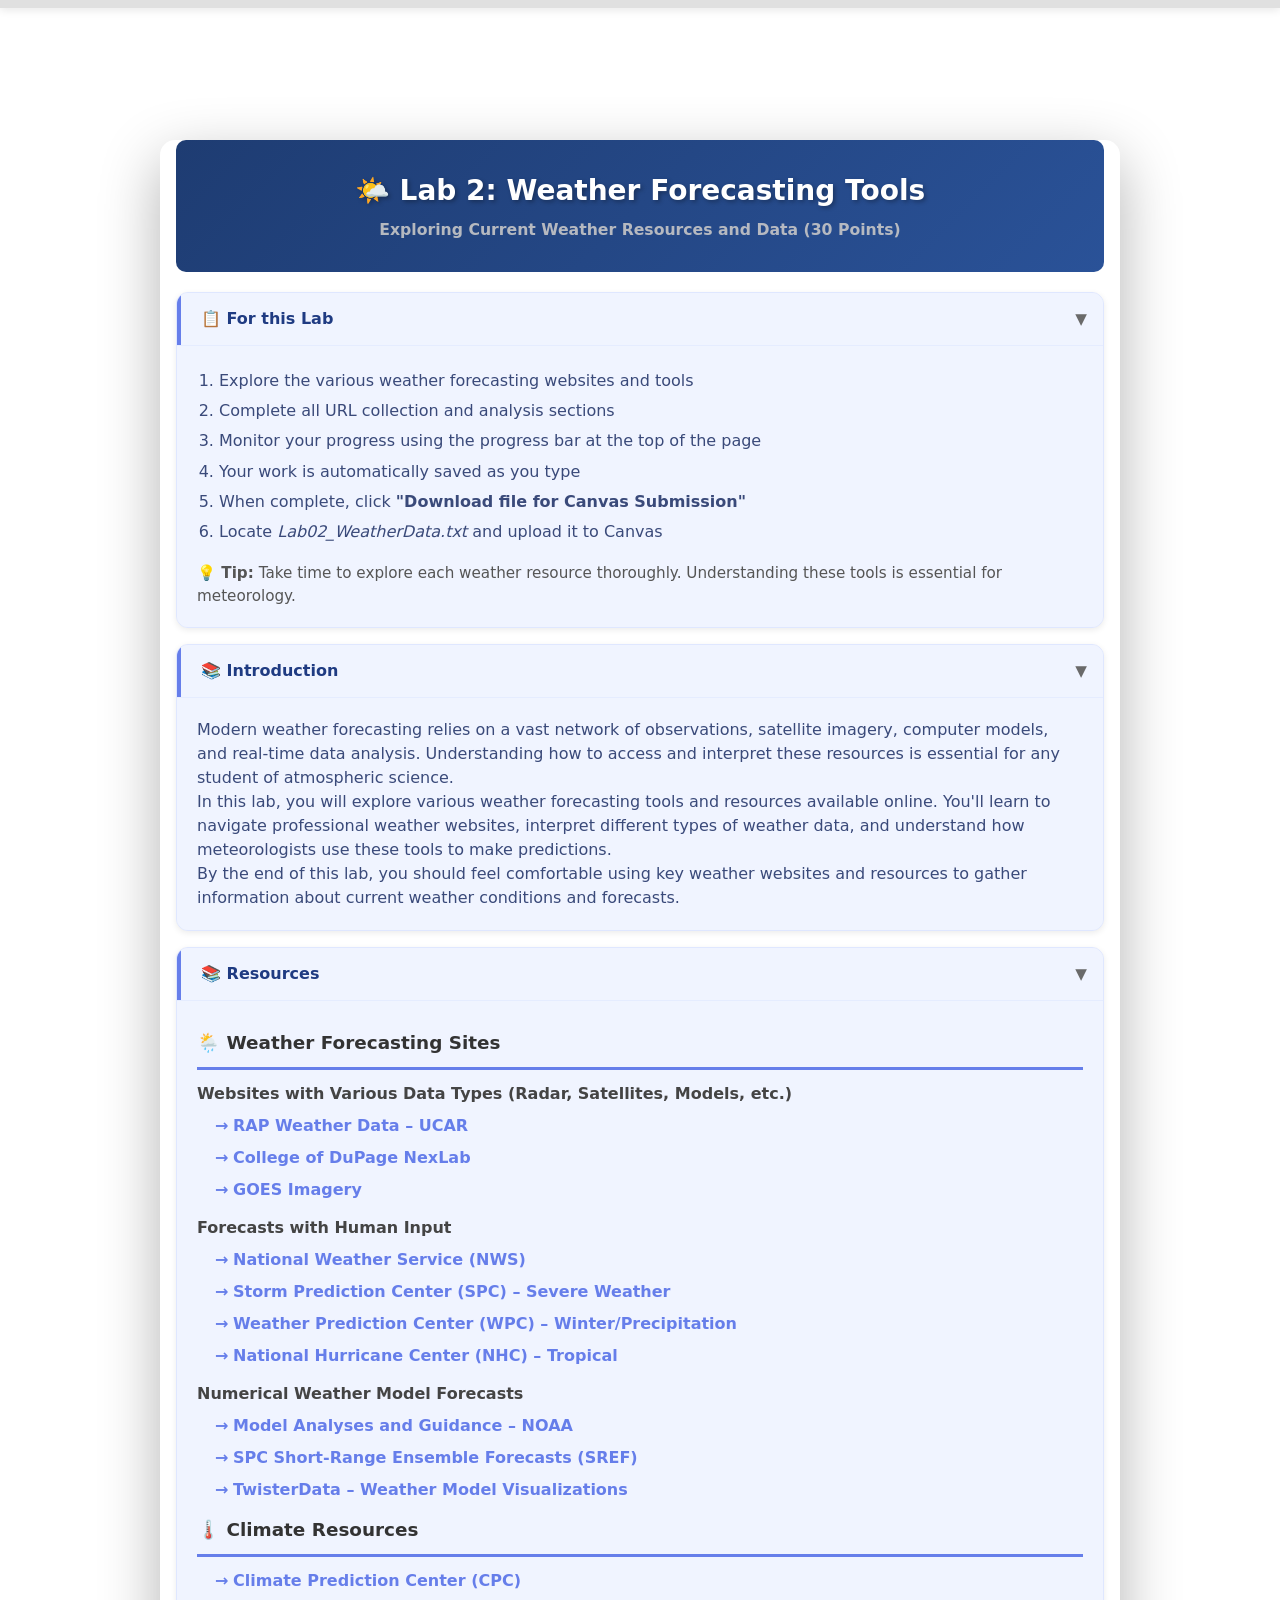
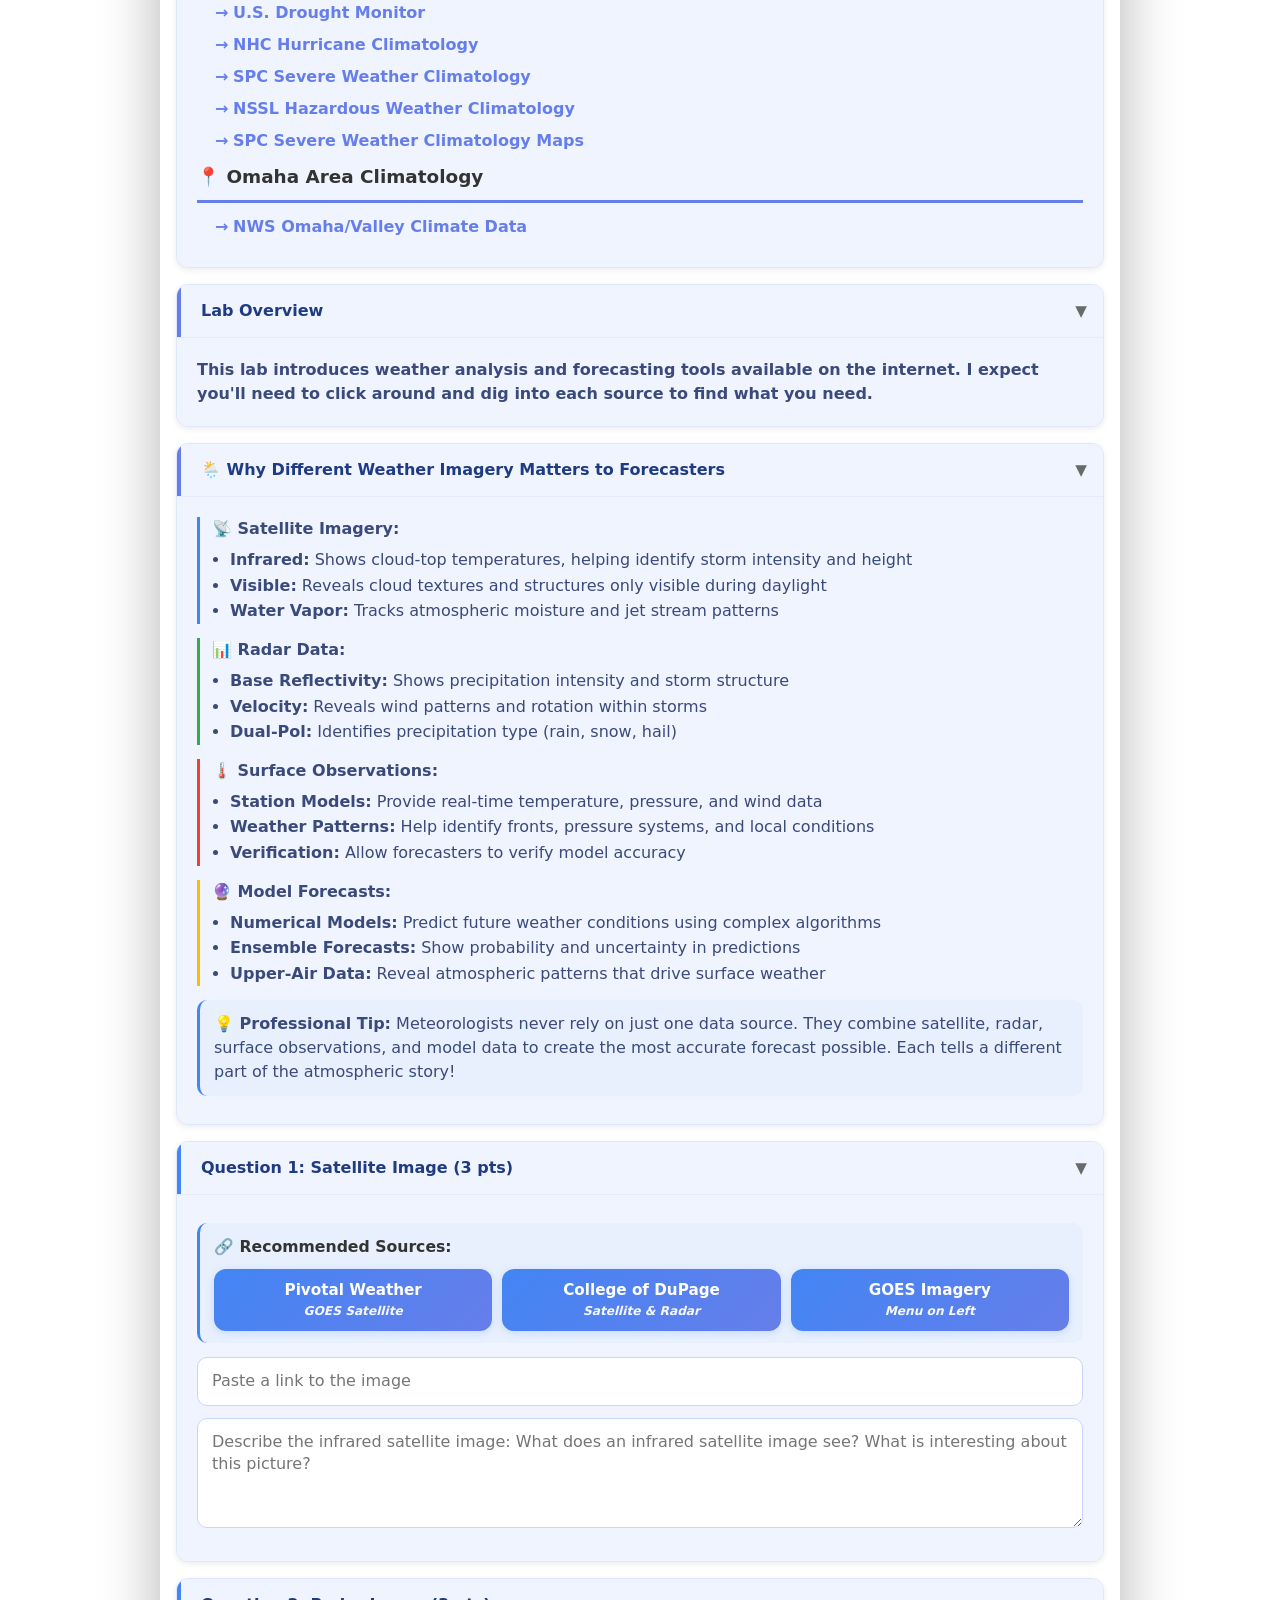
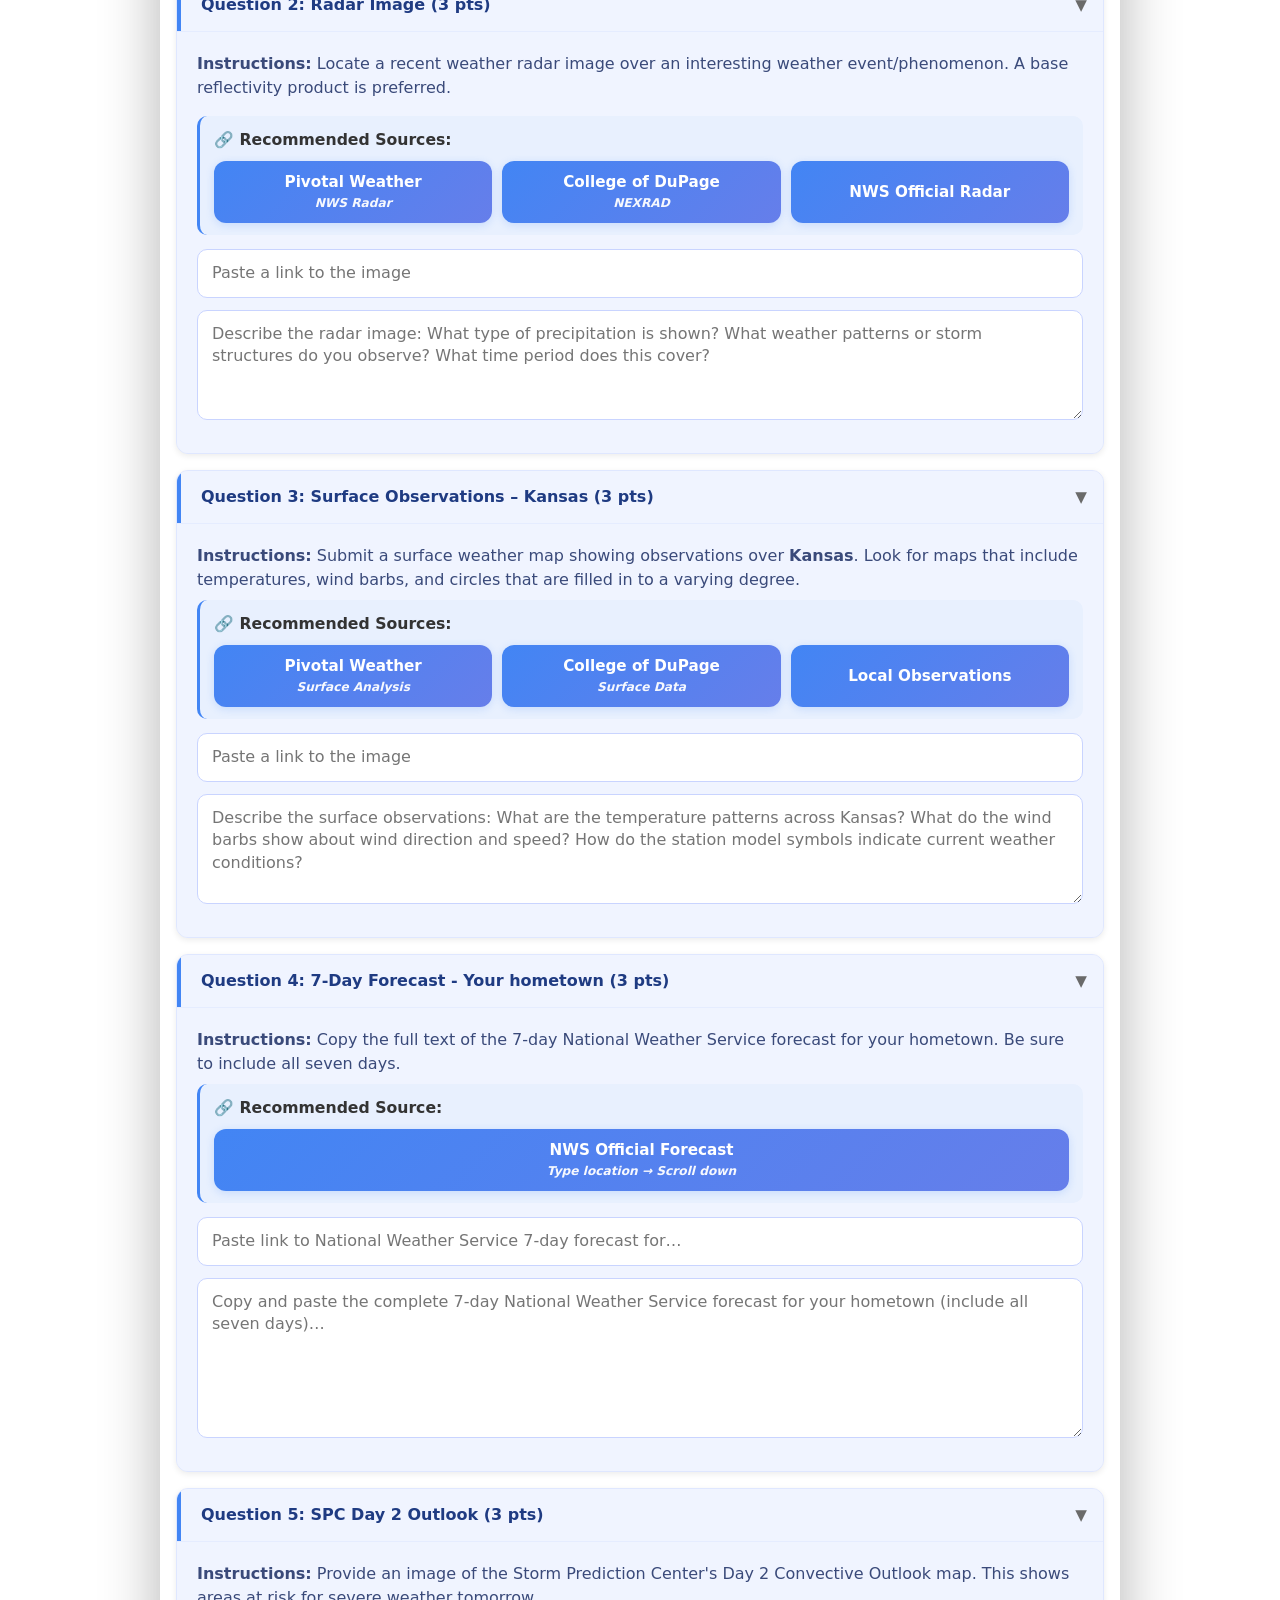
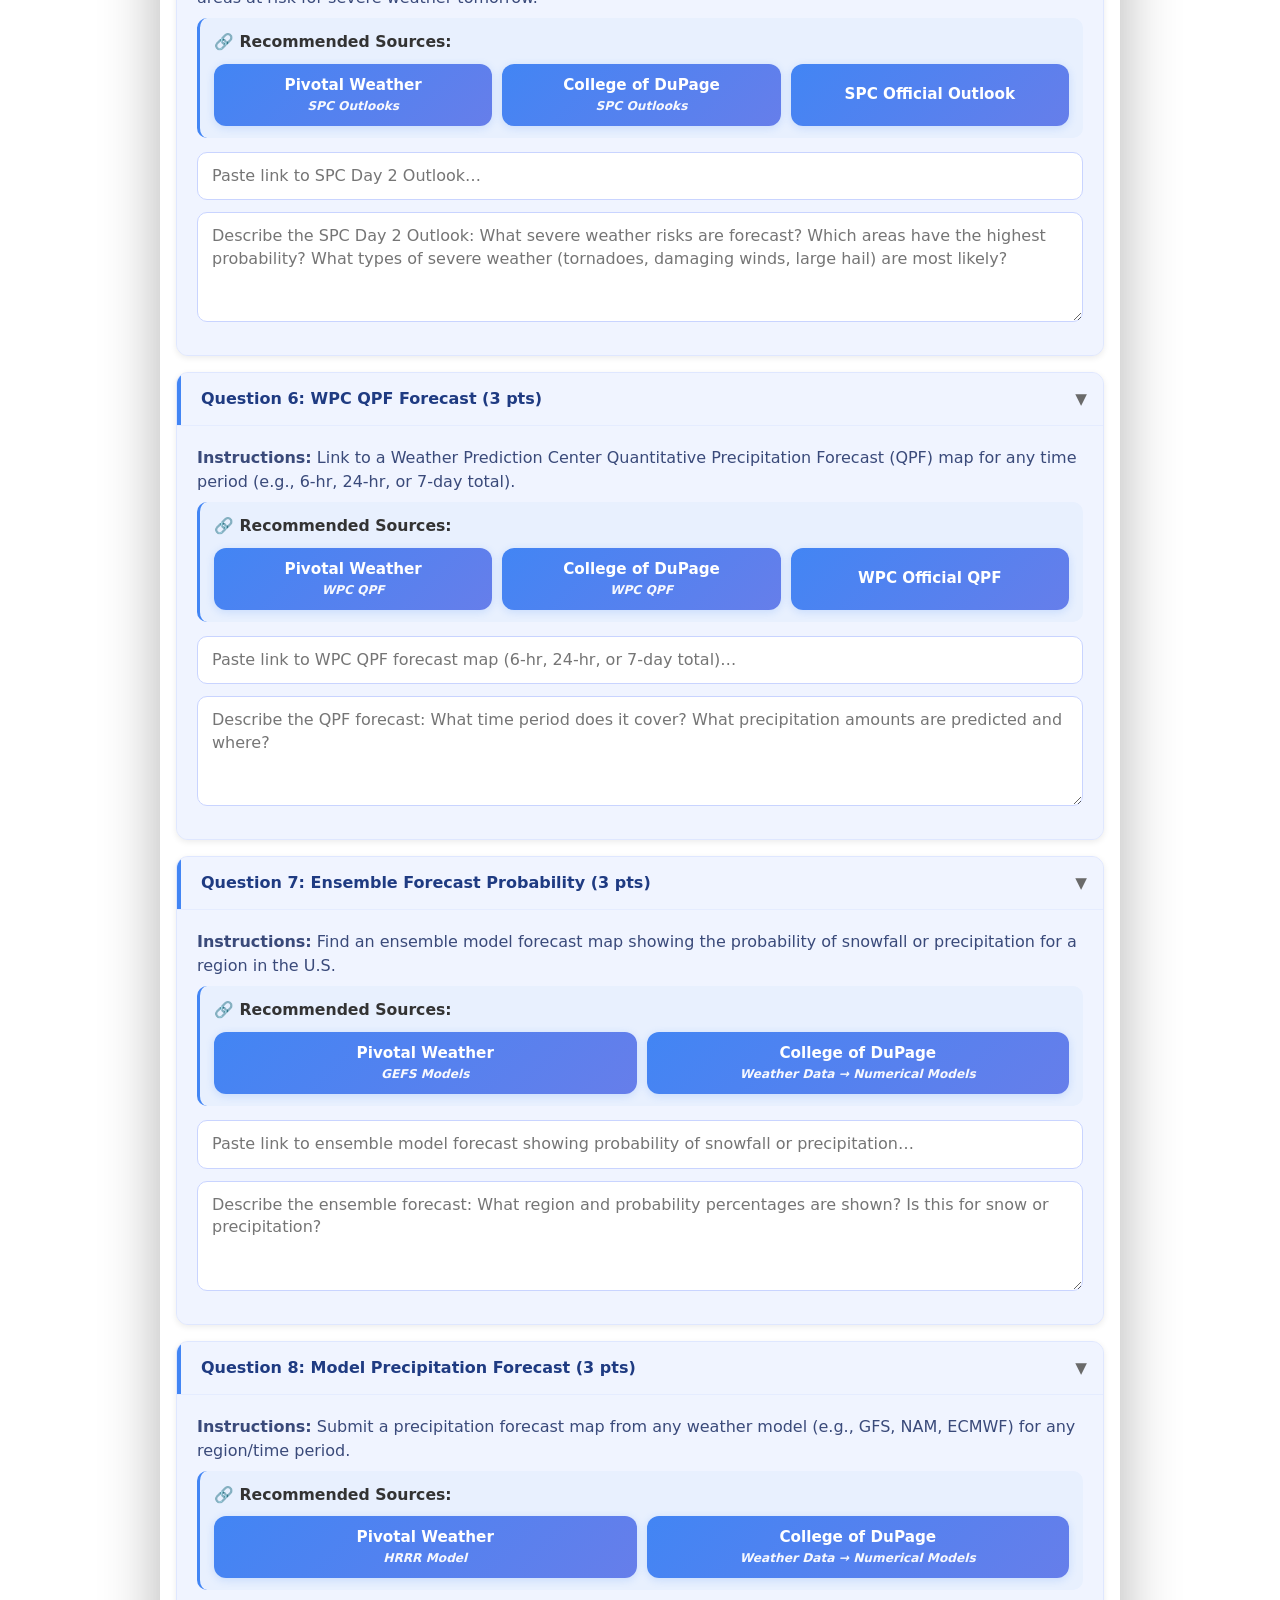
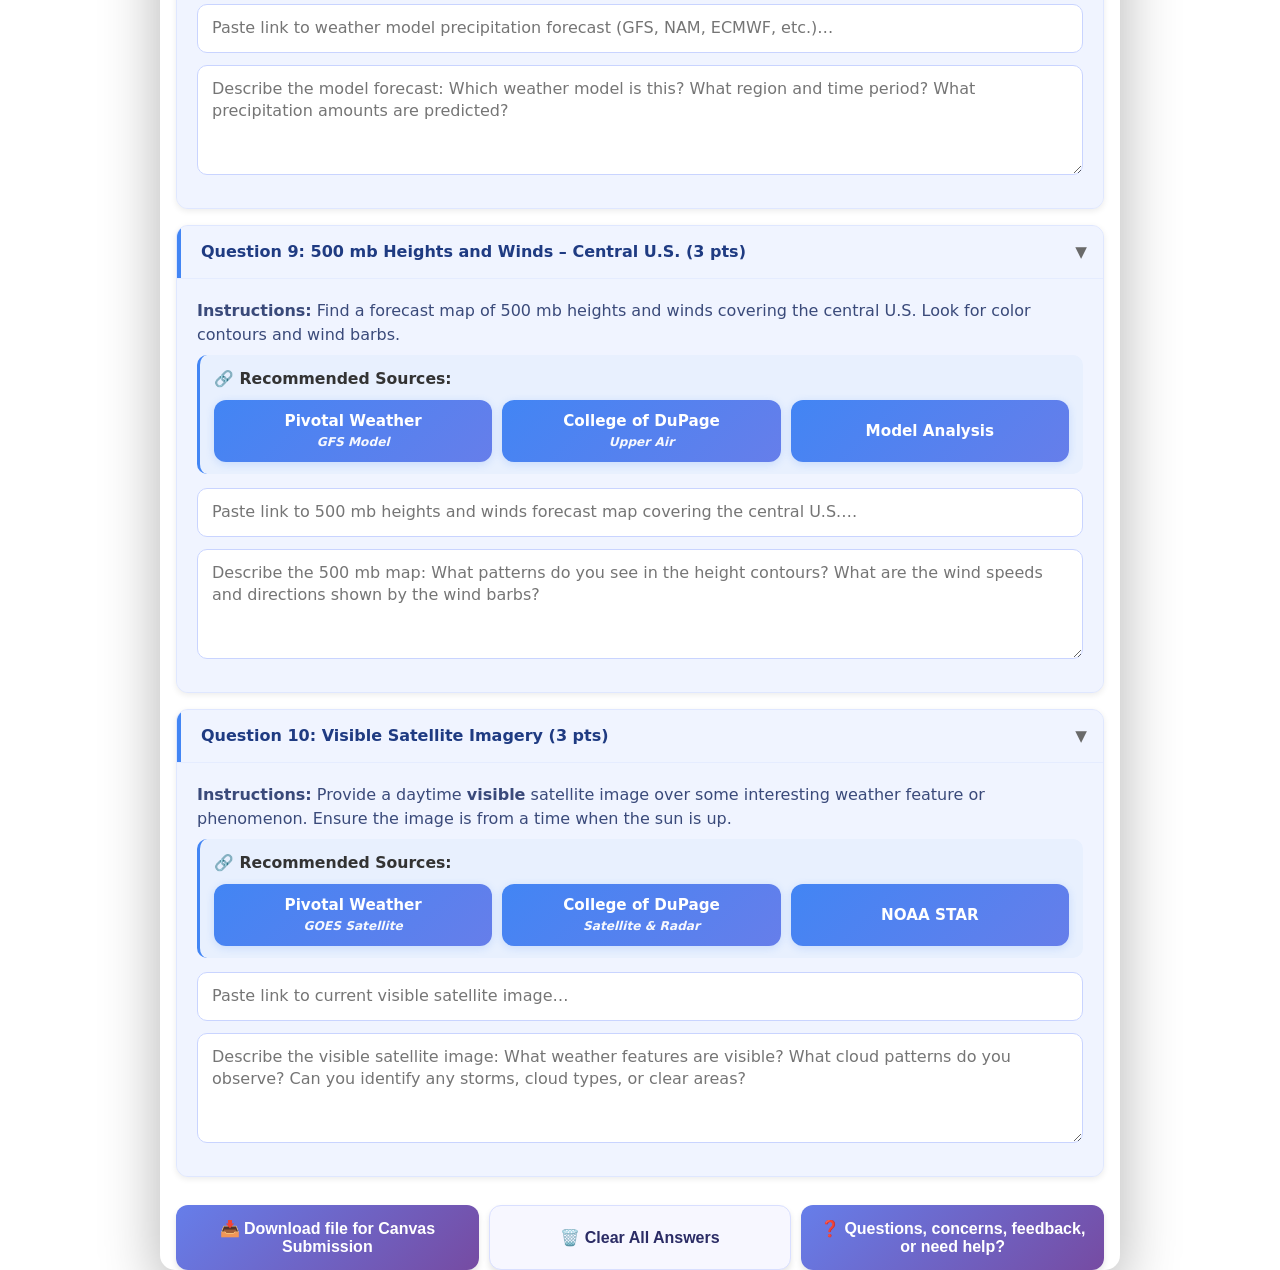
==== commit 48eb9a7f: "Fix CSS syntax error in lab02 progress bar" ====
--- a/web-components/lab02/index.html
+++ b/web-components/lab02/index.html
@@ -2,331 +2,222 @@
 <html lang="en">
   <head>
     <meta charset="UTF-8" />
-    <meta name="viewport" content="width=device-width, initial-scale=1.0" />
+    <meta
+      name="viewport"
+      content="width=device-width, initial-scale=1, viewport-fit=cover"
+    />
     <title>Lab 2 - Weather Forecasting Tools</title>
 
-    <!-- Optional shared styles (keep if you use them) -->
+    <!-- Optional shared styles (kept for your project structure) -->
     <link rel="stylesheet" href="shared/styles/common.css" />
     <link rel="stylesheet" href="shared/styles/lab-styles.css" />
 
     <style>
-      :root {
-        --indigo: #667eea;
-        --indigo-dark: #5a67d8;
-        --purple: #764ba2;
-        --google-blue: #4285f4;
-        --surface: #f0f4ff;
-        --surface-2: #e8f0fe;
-        --ink-900: #222;
-        --ink-700: #444;
-        --ink-500: #666;
-        --danger: #dc2626;
-        --radius: 10px;
+      :root{
+        --indigo:#667eea;
+        --indigo-dark:#5a67d8;
+        --purple:#764ba2;
+        --google-blue:#4285f4;
+        --surface:#f0f4ff;
+        --surface-2:#e8f0fe;
+        --ink-900:#1d263b;
+        --ink-800:#23335a;
+        --ink-700:#3a4a7a;
+        --ink-600:#4d5c8e;
+        --ink-500:#6a76a8;
+        --danger:#dc2626;
+        --radius:12px;
+
+        /* Mobile-first typography */
+        --fs-h1: clamp(1.25rem, 2.2vw + 1rem, 1.75rem);
+        --fs-h2: clamp(1.05rem, 1.8vw + .9rem, 1.25rem);
+        --fs-body: clamp(.95rem, .7vw + .8rem, 1rem);
+        --fs-btn: clamp(.95rem, .7vw + .8rem, 1rem);
+
+        --pad-card: clamp(14px, 2vw, 20px);
+        --pad-header-y: 14px;
+        --hit-area: 44px; /* touch target minimum */
       }
 
       /* Page chrome */
-      body {
-        margin: 0;
-        font-family: system-ui, -apple-system, Segoe UI, Roboto, Inter, Arial,
-          sans-serif;
-        color: var(--ink-700);
-        background: #fff;
-      }
-      .container {
-        max-width: 960px;
-        margin: 80px auto 64px;
-        padding: 0 16px;
-      }
-      .header h1 {
-        margin: 0 0 6px 0;
-      }
-      .header p {
-        margin: 0;
-        color: #3b5baa;
-        font-weight: 600;
+      html,body{height:100%}
+      body{
+        margin:0;
+        font-family: system-ui,-apple-system,Segoe UI,Roboto,Inter,Arial,sans-serif;
+        color:var(--ink-700);
+        background:#fff;
+        font-size:var(--fs-body);
+        line-height:1.5;
+        -webkit-tap-highlight-color: transparent;
+      }
+
+      .container{
+        max-width:960px;
+        margin:80px auto 72px;
+        padding:0 16px;
+      }
+
+      .header h1{
+        margin:0 0 6px 0;
+        font-size:var(--fs-h1);
+        color:var(--ink-100);
+      }
+
+      .header p{
+        margin:0;
+        color:#c6c6c7;
+        font-weight:600;
+        font-size:.98em;
       }
 
       /* Top progress bar */
-      .progress-indicator {
-        position: fixed;
-        top: 0;
-        left: 0;
-        right: 0;
-        z-index: 1000;
-        background: rgba(255, 255, 255, 0.98);
-        box-shadow: 0 2px 8px rgba(0, 0, 0, 0.1);
-        padding: 8px 0;
-      }
-      .progress-bar {
-        width: 100%;
-        height: 8px;
-        background: #e0e0e0;
-        overflow: hidden;
-      }
-      .progress-fill {
-        height: 8px;
-        background: linear-gradient(
-          90deg,
-          var(--indigo) 0%,
-          var(--purple) 100%
-        );
-        width: 0%;
-        transition: width 0.3s ease;
-        display: block;
-      }
+      .progress-indicator{
+        position:fixed;top:0;left:0;right:0;z-index:1000;
+        background:rgba(255,255,255,.98);
+        backdrop-filter: saturate(120%) blur(4px);
+        box-shadow:0 2px 8px rgba(0,0,0,.1);
+        padding:8px 0;
+        padding-top: env(safe-area-inset-top);
+      }
+      .progress-bar{width:100%;height:8px;background:#e0e0e0;overflow:hidden}
+      .progress-fill{height:8px;background:linear-gradient(90deg,var(--indigo) 0%,var(--purple) 100%);width:0%;transition:width .3s ease;display:block}
 
       /* Section wrapper */
-      .section {
-        margin: 0 0 16px 0;
+      .section{margin:0 0 16px 0}
+
+      /* Flat section title with underline */
+      .section-title{
+        margin:0;
+        padding:0 0 10px 0;
+        font-size:var(--fs-h2);
+        font-weight:800;
+        color:#1f3b82;
+        border:none;border-bottom:2px solid var(--indigo);
+        border-radius:0 !important;box-shadow:none !important;background:transparent;display:block;width:100%;
       }
 
       /* Collapsible blocks (cards) */
-      .collapsible-container {
-        border-radius: 8px;
-        overflow: hidden;
-        margin: 0 0 20px 0;
-        box-shadow: 0 2px 4px rgba(0, 0, 0, 0.08);
-        background: var(--surface);
-        border: 1px solid #dfe7ff;
-      }
-
-      /* “Flat” section headers with underline (no curls) */
-      .section-title {
-        margin: 0;
-        padding: 14px 6px 10px 0;
-        font-size: 1.15rem;
-        font-weight: 700;
-        color: #1f3b82;
-        border: none;
-        border-bottom: 2px solid var(--indigo);
-        border-radius: 0 !important;
-        box-shadow: none !important;
-        background: transparent;
-        display: block;
-        width: 100%;
-      }
-
-      /* Collapsible headers inside cards */
-      .collapsible-header {
-        margin: 0;
-        padding: 14px 48px 14px 16px;
-        cursor: pointer;
-        user-select: none;
-        position: relative;
-        font-weight: 700;
-        color: #1f3b82;
-        background: var(--surface);
-      }
-      .collapsible-header:hover {
-        filter: brightness(0.98);
-      }
-      .collapsible-header::after {
-        content: "▼";
-        position: absolute;
-        right: 16px;
-        top: 50%;
-        transform: translateY(-50%);
-        font-size: 0.9em;
-        color: #6a6a6a;
-        transition: transform 0.2s ease;
-      }
-      .collapsible-header.is-collapsed::after {
-        transform: translateY(-50%) rotate(-90deg);
-      }
-
-      .collapsible-content {
-        display: block;
-        background: var(--surface);
-        padding: 18px 20px;
-        border-top: 1px solid #e5ecff;
-      }
-      .collapsible-content.is-collapsed {
-        display: none;
-      }
-
-      /* Variant stripes for quick recognition */
-      .stripe-blue {
-        border-left: 4px solid var(--google-blue);
-      }
-      .stripe-indigo {
-        border-left: 4px solid var(--indigo);
-      }
-
-      /* Quick links bar */
-      .quick-links {
-        background: var(--surface-2);
-        border-left: 3px solid var(--google-blue);
-        padding: 12px 14px;
-        margin: 8px 0;
-        border-radius: 6px;
-      }
-      .quick-links-title {
-        font-weight: 700;
-        color: #333;
-        font-size: 0.95em;
-        margin: 0 0 8px 0;
-        display: block;
-      }
-
-      .quick-link-btn {
-        display: inline-flex;
-        flex-direction: column;
-        justify-content: center;
-        align-items: center;
-        background: linear-gradient(
-          135deg,
-          var(--google-blue) 0%,
-          var(--indigo) 100%
-        );
-        color: #fff;
-        padding: 12px 16px;
-        border-radius: 12px;
-        text-decoration: none;
-        font-size: 0.9em;
-        font-weight: 600;
-        margin: 0 8px 8px 0;
-        line-height: 1.3;
-        min-width: 120px;
-        text-align: center;
-        transition: all 0.2s ease;
-        box-shadow: 0 2px 8px rgba(66, 133, 244, 0.2);
-        border: none;
-      }
-      .quick-link-btn .hint-text {
-        display: block;
-        font-size: 0.75em;
-        font-style: italic;
-        opacity: 0.95;
-        margin-top: 4px;
-        font-weight: 400;
-      }
-      .quick-link-btn:hover {
-        transform: translateY(-2px);
-        box-shadow: 0 6px 14px rgba(66, 133, 244, 0.28);
-      }
-      .quick-link-btn:active {
-        transform: translateY(0);
-        box-shadow: 0 2px 6px rgba(66, 133, 244, 0.2);
-      }
-
-      /* Lists inside resource sections */
-      .resources-section {
-        background: var(--surface);
-        padding: 20px;
-      }
-      .resources-section h2 {
-        color: #333;
-        margin: 8px 0 12px 0;
-        font-size: 1.25rem;
-      }
-      .resource-category {
-        margin-bottom: 16px;
-      }
-      .resource-category h3 {
-        color: #444;
-        font-size: 1rem;
-        margin: 0 0 8px 0;
-        font-weight: 700;
-      }
-      .resources-section ul {
-        list-style: none;
-        padding-left: 0;
-        margin-left: 18px;
-      }
-      .resources-section li {
-        margin-bottom: 8px;
-        position: relative;
-        padding-left: 18px;
-      }
-      .resources-section li:before {
-        content: "→";
-        position: absolute;
-        left: 0;
-        color: var(--indigo);
-        font-weight: 900;
-      }
-      .resources-section a {
-        color: var(--indigo);
-        text-decoration: none;
-        font-weight: 600;
-      }
-      .resources-section a:hover {
-        text-decoration: underline;
-        color: var(--indigo-dark);
-      }
-
-      /* Inputs */
-      input[type="url"],
-      textarea {
-        width: 100%;
-        max-width: 100%;
-        padding: 10px 12px;
-        border: 1px solid #c9d4ff;
-        border-radius: 8px;
-        font: inherit;
-        box-sizing: border-box;
-        background: #fff;
-      }
-      textarea {
-        min-height: 110px;
-        resize: vertical;
-      }
-      .is-invalid {
-        border-color: var(--danger) !important;
-        background: #fef2f2 !important;
-      }
+      .collapsible-container{
+        border-radius:12px;
+        overflow:hidden;
+        margin:0 0 16px 0;
+        box-shadow:0 2px 6px rgba(0,0,0,.08);
+        background:var(--surface);
+        border:1px solid #dfe7ff;
+      }
+
+      .collapsible-header{
+        margin:0;
+        padding: max(var(--pad-header-y), 12px) 48px max(var(--pad-header-y), 12px) var(--pad-card);
+        cursor:pointer; user-select:none; position:relative;
+        font-weight:800; color:#1f3b82; background:var(--surface);
+        min-height: var(--hit-area); display:flex; align-items:center;
+      }
+      .collapsible-header:hover{filter:brightness(.98)}
+      .collapsible-header::after{
+        content:"▼";
+        position:absolute; right:16px; top:50%;
+        transform:translateY(-50%);
+        font-size:.95em; color:#6a6a6a; transition:transform .2s ease;
+      }
+      .collapsible-header.is-collapsed::after{ transform:translateY(-50%) rotate(-90deg); }
+
+      .stripe-blue{border-left:4px solid var(--google-blue)}
+      .stripe-indigo{border-left:4px solid var(--indigo)}
+
+      .collapsible-content{
+        display:block; background:var(--surface);
+        padding: var(--pad-card);
+        border-top:1px solid #e5ecff;
+      }
+      .collapsible-content.is-collapsed{display:none}
+
+      /* Quick-links and buttons grid that reflows on mobile */
+      .quick-links{
+        background:var(--surface-2);
+        border-left:3px solid var(--google-blue);
+        padding:12px 14px; margin:8px 0; border-radius:10px;
+      }
+      .quick-links-title{font-weight:800;color:#333;font-size:.98em;margin:0 0 10px 0;display:block}
+
+      .link-grid{
+        display:grid;
+        grid-template-columns: repeat(auto-fit, minmax(150px, 1fr));
+        gap:10px;
+      }
+
+      .quick-link-btn{
+        display:flex; flex-direction:column; justify-content:center; align-items:center;
+        background:linear-gradient(135deg,var(--google-blue) 0%, var(--indigo) 100%);
+        color:#fff; padding:12px 14px; border-radius:12px; text-decoration:none;
+        font-size:.95em; font-weight:800; line-height:1.25; min-height:44px;
+        transition:transform .15s ease, box-shadow .15s ease;
+        box-shadow:0 2px 8px rgba(66,133,244,.2); border:none; text-align:center;
+      }
+      .quick-link-btn .hint-text{display:block;font-size:.8em;font-style:italic;opacity:.95;margin-top:4px;font-weight:600}
+      .quick-link-btn:hover{transform:translateY(-2px);box-shadow:0 6px 14px rgba(66,133,244,.28)}
+      .quick-link-btn:active{transform:translateY(0);box-shadow:0 2px 6px rgba(66,133,244,.2)}
+
+      /* Resource lists */
+      .resources-section{background:var(--surface)}
+      .resources-section h2{color:#333;margin:8px 0 12px 0;font-size:1.15rem}
+      .resource-category{margin-bottom:14px}
+      .resource-category h3{color:#444;font-size:1rem;margin:0 0 8px 0;font-weight:800}
+      .resources-section ul{list-style:none;padding-left:0;margin-left:18px}
+      .resources-section li{margin-bottom:8px;position:relative;padding-left:18px}
+      .resources-section li:before{content:"→";position:absolute;left:0;color:var(--indigo);font-weight:900}
+      .resources-section a{color:var(--indigo);text-decoration:none;font-weight:800}
+      .resources-section a:hover{text-decoration:underline;color:var(--indigo-dark)}
+
+      /* Forms */
+      input[type="url"], textarea{
+        width:100%; max-width:100%;
+        padding:12px 14px; border:1px solid #c9d4ff; border-radius:10px;
+        font: 16px/1.4 system-ui,-apple-system,Segoe UI,Roboto,Inter,Arial,sans-serif; /* 16px avoids iOS zoom */
+        box-sizing:border-box; background:#fff;
+      }
+      textarea{min-height:110px; resize:vertical}
+      .is-invalid{border-color:var(--danger) !important;background:#fef2f2 !important}
+      input:focus-visible, textarea:focus-visible { outline: 2px solid var(--indigo); outline-offset: 2px; }
 
       /* Bottom buttons */
-      .button-row {
-        display: flex;
-        gap: 10px;
-        flex-wrap: wrap;
-        justify-content: center;
-        margin: 28px 0;
-      }
-      .btn {
-        padding: 12px 20px;
-        border-radius: 10px;
-        font-weight: 800;
-        font-size: 1rem;
-        border: none;
-        cursor: pointer;
-        transition: transform 0.15s ease, box-shadow 0.15s ease;
-        min-width: 220px;
-      }
-      .btn:hover {
-        transform: translateY(-2px);
-        box-shadow: 0 8px 16px rgba(0, 0, 0, 0.08);
-      }
-      .btn-primary {
-        background: linear-gradient(
-          135deg,
-          var(--indigo) 0%,
-          var(--purple) 100%
-        );
-        color: #fff;
-      }
-      .btn-ghost {
-        background: #f7f7ff;
-        border: 1px solid #d9dfff;
-        color: #2b2c65;
-      }
-
-      /* Utility spacing for small paragraphs under lists */
-      .muted {
-        font-size: 0.95em;
-        color: #555;
-        margin: 14px 0 0 0;
-      }
-
-      /* Flat rule under the “For This Lab” title (no curls) */
-      .flat-rule {
-        border: none;
-        border-bottom: 2px solid var(--indigo);
-        border-radius: 0 !important;
-        box-shadow: none !important;
-        padding: 0 0 10px 0;
-        margin: 0;
+      .button-row{
+        display:grid;
+        grid-template-columns: 1fr;
+        gap:10px;
+        justify-content:center;
+        margin:28px 0;
+      }
+      @media (min-width:700px){
+        .button-row{ grid-template-columns: repeat(3, minmax(220px,1fr)); }
+      }
+      .btn{
+        padding:14px 18px; border-radius:12px; font-weight:900; font-size:var(--fs-btn);
+        border:none; cursor:pointer; transition:transform .15s ease, box-shadow .15s ease; min-height:44px;
+      }
+      .btn:hover{transform:translateY(-2px);box-shadow:0 8px 16px rgba(0,0,0,.08)}
+      .btn-primary{background:linear-gradient(135deg,var(--indigo) 0%, var(--purple) 100%);color:#fff}
+      .btn-ghost{background:#f7f7ff;border:1px solid #d9dfff;color:#2b2c65}
+
+      .muted{font-size:.95em;color:#555;margin:14px 0 0 0}
+
+      /* Motion preferences */
+      @media (prefers-reduced-motion: reduce){
+        *{animation:none !important; transition:none !important}
+      }
+
+      /* Responsive container spacing */
+      @media (max-width:900px){
+        .container{margin-top:76px}
+      }
+      @media (max-width:700px){
+        .container{padding:0 12px}
+        .collapsible-container{border-radius:10px}
+      }
+      @media (max-width:480px){
+        .container{margin-bottom:84px}
+        .collapsible-header{padding-left:14px;padding-right:42px}
+        .quick-link-btn{min-height:44px}
       }
     </style>
   </head>
@@ -347,15 +238,14 @@
       <!-- For This Lab (collapsible) -->
       <div class="section">
         <div class="collapsible-container">
-          <h2 class="section-title">📋 For This Lab</h2>
           <div
             class="collapsible-header stripe-indigo"
             onclick="toggleCollapsible(this)"
           >
-            Show / Hide Instructions
+            📋 For this Lab
           </div>
           <div class="collapsible-content">
-            <ol style="margin: 0; padding-left: 22px; line-height: 2">
+            <ol style="margin: 0; padding-left: 22px; line-height: 1.9">
               <li>
                 Explore the various weather forecasting websites and tools
               </li>
@@ -527,7 +417,7 @@
               </ul>
             </div>
 
-            <h2 style="margin-top: 18px">🌡️ Climate Resources</h2>
+            <h2 style="margin-top: 10px">🌡️ Climate Resources</h2>
             <ul>
               <li>
                 <a
@@ -579,7 +469,7 @@
               </li>
             </ul>
 
-            <h2 style="margin-top: 18px">📍 Omaha Area Climatology</h2>
+            <h2 style="margin-top: 10px">📍 Omaha Area Climatology</h2>
             <ul>
               <li>
                 <a
@@ -613,7 +503,7 @@
         </div>
       </div>
 
-      <!-- Info Box: Why imagery matters -->
+      <!-- Info Box -->
       <div class="section">
         <div class="collapsible-container">
           <div
@@ -714,7 +604,9 @@
 
       <!-- FORM -->
       <form id="weatherForm">
-        <!-- Helper: make one function create a question block? Keeping content explicit for clarity -->
+        <!-- helper: quick-link grid wrapper -->
+        <template id="gridTemplate"></template>
+
         <!-- Q1 -->
         <div class="collapsible-container">
           <div
@@ -726,26 +618,30 @@
           <div class="collapsible-content">
             <div class="quick-links">
               <span class="quick-links-title">🔗 Recommended Sources:</span>
-              <a
-                href="https://pivotalweather.com"
-                target="_blank"
-                class="quick-link-btn"
-                >Pivotal Weather<span class="hint-text">GOES Satellite</span></a
-              >
-              <a
-                href="https://weather.cod.edu/"
-                target="_blank"
-                class="quick-link-btn"
-                >College of DuPage<span class="hint-text"
-                  >Satellite & Radar</span
-                ></a
-              >
-              <a
-                href="https://www.goes.noaa.gov/"
-                target="_blank"
-                class="quick-link-btn"
-                >GOES Imagery<span class="hint-text">Menu on Left</span></a
-              >
+              <div class="link-grid">
+                <a
+                  href="https://pivotalweather.com"
+                  target="_blank"
+                  class="quick-link-btn"
+                  >Pivotal Weather<span class="hint-text"
+                    >GOES Satellite</span
+                  ></a
+                >
+                <a
+                  href="https://weather.cod.edu/"
+                  target="_blank"
+                  class="quick-link-btn"
+                  >College of DuPage<span class="hint-text"
+                    >Satellite & Radar</span
+                  ></a
+                >
+                <a
+                  href="https://www.goes.noaa.gov/"
+                  target="_blank"
+                  class="quick-link-btn"
+                  >GOES Imagery<span class="hint-text">Menu on Left</span></a
+                >
+              </div>
             </div>
 
             <div style="padding: 6px 0">
@@ -783,24 +679,26 @@
 
             <div class="quick-links">
               <span class="quick-links-title">🔗 Recommended Sources:</span>
-              <a
-                href="https://pivotalweather.com"
-                target="_blank"
-                class="quick-link-btn"
-                >Pivotal Weather<span class="hint-text">NWS Radar</span></a
-              >
-              <a
-                href="https://weather.cod.edu/"
-                target="_blank"
-                class="quick-link-btn"
-                >College of DuPage<span class="hint-text">NEXRAD</span></a
-              >
-              <a
-                href="https://radar.weather.gov"
-                target="_blank"
-                class="quick-link-btn"
-                >NWS Official Radar</a
-              >
+              <div class="link-grid">
+                <a
+                  href="https://pivotalweather.com"
+                  target="_blank"
+                  class="quick-link-btn"
+                  >Pivotal Weather<span class="hint-text">NWS Radar</span></a
+                >
+                <a
+                  href="https://weather.cod.edu/"
+                  target="_blank"
+                  class="quick-link-btn"
+                  >College of DuPage<span class="hint-text">NEXRAD</span></a
+                >
+                <a
+                  href="https://radar.weather.gov"
+                  target="_blank"
+                  class="quick-link-btn"
+                  >NWS Official Radar</a
+                >
+              </div>
             </div>
 
             <div style="padding: 6px 0">
@@ -815,7 +713,7 @@
               <textarea
                 id="caption2"
                 name="caption2"
-                placeholder="Describe the radar image: What type of precipitation is shown? What weather patterns or storm structures do you observe? What time period does this cover?"
+                placeholder="Describe the radar image: What type of precipitation is shown? What weather patterns or storm structures do you observe? What time period does this cover? "
               ></textarea>
             </div>
           </div>
@@ -839,26 +737,30 @@
 
             <div class="quick-links">
               <span class="quick-links-title">🔗 Recommended Sources:</span>
-              <a
-                href="https://pivotalweather.com"
-                target="_blank"
-                class="quick-link-btn"
-                >Pivotal Weather<span class="hint-text"
-                  >Surface Analysis</span
-                ></a
-              >
-              <a
-                href="https://weather.cod.edu/"
-                target="_blank"
-                class="quick-link-btn"
-                >College of DuPage<span class="hint-text">Surface Data</span></a
-              >
-              <a
-                href="https://weather.gov"
-                target="_blank"
-                class="quick-link-btn"
-                >Local Observations</a
-              >
+              <div class="link-grid">
+                <a
+                  href="https://pivotalweather.com"
+                  target="_blank"
+                  class="quick-link-btn"
+                  >Pivotal Weather<span class="hint-text"
+                    >Surface Analysis</span
+                  ></a
+                >
+                <a
+                  href="https://weather.cod.edu/"
+                  target="_blank"
+                  class="quick-link-btn"
+                  >College of DuPage<span class="hint-text"
+                    >Surface Data</span
+                  ></a
+                >
+                <a
+                  href="https://weather.gov"
+                  target="_blank"
+                  class="quick-link-btn"
+                  >Local Observations</a
+                >
+              </div>
             </div>
 
             <div style="padding: 6px 0">
@@ -896,14 +798,16 @@
 
             <div class="quick-links">
               <span class="quick-links-title">🔗 Recommended Source:</span>
-              <a
-                href="https://forecast.weather.gov"
-                target="_blank"
-                class="quick-link-btn"
-                >NWS Official Forecast<span class="hint-text"
-                  >Type location → Scroll down</span
-                ></a
-              >
+              <div class="link-grid">
+                <a
+                  href="https://forecast.weather.gov"
+                  target="_blank"
+                  class="quick-link-btn"
+                  >NWS Official Forecast<span class="hint-text"
+                    >Type location → Scroll down</span
+                  ></a
+                >
+              </div>
             </div>
 
             <div style="padding: 6px 0">
@@ -942,24 +846,28 @@
 
             <div class="quick-links">
               <span class="quick-links-title">🔗 Recommended Sources:</span>
-              <a
-                href="https://pivotalweather.com"
-                target="_blank"
-                class="quick-link-btn"
-                >Pivotal Weather<span class="hint-text">SPC Outlooks</span></a
-              >
-              <a
-                href="https://weather.cod.edu/"
-                target="_blank"
-                class="quick-link-btn"
-                >College of DuPage<span class="hint-text">SPC Outlooks</span></a
-              >
-              <a
-                href="https://spc.noaa.gov"
-                target="_blank"
-                class="quick-link-btn"
-                >SPC Official Outlook</a
-              >
+              <div class="link-grid">
+                <a
+                  href="https://pivotalweather.com"
+                  target="_blank"
+                  class="quick-link-btn"
+                  >Pivotal Weather<span class="hint-text">SPC Outlooks</span></a
+                >
+                <a
+                  href="https://weather.cod.edu/"
+                  target="_blank"
+                  class="quick-link-btn"
+                  >College of DuPage<span class="hint-text"
+                    >SPC Outlooks</span
+                  ></a
+                >
+                <a
+                  href="https://spc.noaa.gov"
+                  target="_blank"
+                  class="quick-link-btn"
+                  >SPC Official Outlook</a
+                >
+              </div>
             </div>
 
             <div style="padding: 6px 0">
@@ -997,24 +905,26 @@
 
             <div class="quick-links">
               <span class="quick-links-title">🔗 Recommended Sources:</span>
-              <a
-                href="https://pivotalweather.com"
-                target="_blank"
-                class="quick-link-btn"
-                >Pivotal Weather<span class="hint-text">WPC QPF</span></a
-              >
-              <a
-                href="https://weather.cod.edu/"
-                target="_blank"
-                class="quick-link-btn"
-                >College of DuPage<span class="hint-text">WPC QPF</span></a
-              >
-              <a
-                href="https://wpc.ncep.noaa.gov"
-                target="_blank"
-                class="quick-link-btn"
-                >WPC Official QPF</a
-              >
+              <div class="link-grid">
+                <a
+                  href="https://pivotalweather.com"
+                  target="_blank"
+                  class="quick-link-btn"
+                  >Pivotal Weather<span class="hint-text">WPC QPF</span></a
+                >
+                <a
+                  href="https://weather.cod.edu/"
+                  target="_blank"
+                  class="quick-link-btn"
+                  >College of DuPage<span class="hint-text">WPC QPF</span></a
+                >
+                <a
+                  href="https://wpc.ncep.noaa.gov"
+                  target="_blank"
+                  class="quick-link-btn"
+                  >WPC Official QPF</a
+                >
+              </div>
             </div>
 
             <div style="padding: 6px 0">
@@ -1052,20 +962,22 @@
 
             <div class="quick-links">
               <span class="quick-links-title">🔗 Recommended Sources:</span>
-              <a
-                href="https://pivotalweather.com"
-                target="_blank"
-                class="quick-link-btn"
-                >Pivotal Weather<span class="hint-text">GEFS Models</span></a
-              >
-              <a
-                href="https://weather.cod.edu/"
-                target="_blank"
-                class="quick-link-btn"
-                >College of DuPage<span class="hint-text"
-                  >Weather Data → Numerical Models</span
-                ></a
-              >
+              <div class="link-grid">
+                <a
+                  href="https://pivotalweather.com"
+                  target="_blank"
+                  class="quick-link-btn"
+                  >Pivotal Weather<span class="hint-text">GEFS Models</span></a
+                >
+                <a
+                  href="https://weather.cod.edu/"
+                  target="_blank"
+                  class="quick-link-btn"
+                  >College of DuPage<span class="hint-text"
+                    >Weather Data → Numerical Models</span
+                  ></a
+                >
+              </div>
             </div>
 
             <div style="padding: 6px 0">
@@ -1103,20 +1015,22 @@
 
             <div class="quick-links">
               <span class="quick-links-title">🔗 Recommended Sources:</span>
-              <a
-                href="https://pivotalweather.com"
-                target="_blank"
-                class="quick-link-btn"
-                >Pivotal Weather<span class="hint-text">HRRR Model</span></a
-              >
-              <a
-                href="https://weather.cod.edu/"
-                target="_blank"
-                class="quick-link-btn"
-                >College of DuPage<span class="hint-text"
-                  >Weather Data → Numerical Models</span
-                ></a
-              >
+              <div class="link-grid">
+                <a
+                  href="https://pivotalweather.com"
+                  target="_blank"
+                  class="quick-link-btn"
+                  >Pivotal Weather<span class="hint-text">HRRR Model</span></a
+                >
+                <a
+                  href="https://weather.cod.edu/"
+                  target="_blank"
+                  class="quick-link-btn"
+                  >College of DuPage<span class="hint-text"
+                    >Weather Data → Numerical Models</span
+                  ></a
+                >
+              </div>
             </div>
 
             <div style="padding: 6px 0">
@@ -1154,24 +1068,26 @@
 
             <div class="quick-links">
               <span class="quick-links-title">🔗 Recommended Sources:</span>
-              <a
-                href="https://pivotalweather.com"
-                target="_blank"
-                class="quick-link-btn"
-                >Pivotal Weather<span class="hint-text">GFS Model</span></a
-              >
-              <a
-                href="https://weather.cod.edu/"
-                target="_blank"
-                class="quick-link-btn"
-                >College of DuPage<span class="hint-text">Upper Air</span></a
-              >
-              <a
-                href="https://mag.ncep.noaa.gov"
-                target="_blank"
-                class="quick-link-btn"
-                >Model Analysis</a
-              >
+              <div class="link-grid">
+                <a
+                  href="https://pivotalweather.com"
+                  target="_blank"
+                  class="quick-link-btn"
+                  >Pivotal Weather<span class="hint-text">GFS Model</span></a
+                >
+                <a
+                  href="https://weather.cod.edu/"
+                  target="_blank"
+                  class="quick-link-btn"
+                  >College of DuPage<span class="hint-text">Upper Air</span></a
+                >
+                <a
+                  href="https://mag.ncep.noaa.gov"
+                  target="_blank"
+                  class="quick-link-btn"
+                  >Model Analysis</a
+                >
+              </div>
             </div>
 
             <div style="padding: 6px 0">
@@ -1210,26 +1126,30 @@
 
             <div class="quick-links">
               <span class="quick-links-title">🔗 Recommended Sources:</span>
-              <a
-                href="https://pivotalweather.com"
-                target="_blank"
-                class="quick-link-btn"
-                >Pivotal Weather<span class="hint-text">GOES Satellite</span></a
-              >
-              <a
-                href="https://weather.cod.edu/"
-                target="_blank"
-                class="quick-link-btn"
-                >College of DuPage<span class="hint-text"
-                  >Satellite & Radar</span
-                ></a
-              >
-              <a
-                href="https://star.nesdis.noaa.gov"
-                target="_blank"
-                class="quick-link-btn"
-                >NOAA STAR</a
-              >
+              <div class="link-grid">
+                <a
+                  href="https://pivotalweather.com"
+                  target="_blank"
+                  class="quick-link-btn"
+                  >Pivotal Weather<span class="hint-text"
+                    >GOES Satellite</span
+                  ></a
+                >
+                <a
+                  href="https://weather.cod.edu/"
+                  target="_blank"
+                  class="quick-link-btn"
+                  >College of DuPage<span class="hint-text"
+                    >Satellite & Radar</span
+                  ></a
+                >
+                <a
+                  href="https://star.nesdis.noaa.gov"
+                  target="_blank"
+                  class="quick-link-btn"
+                  >NOAA STAR</a
+                >
+              </div>
             </div>
 
             <div style="padding: 6px 0">
@@ -1296,15 +1216,14 @@
           badL = [],
           emptyC = [],
           shortC = [];
-        const items = [1, 2, 3, 4, 5, 6, 7, 8, 9, 10];
-
-        items.forEach((n) => {
+        const nums = [1, 2, 3, 4, 5, 6, 7, 8, 9, 10];
+
+        nums.forEach((n) => {
           const link = document.getElementById(`link${n}`);
           const cap = document.getElementById(`caption${n}`);
           const lv = link.value.trim(),
             cv = cap.value.trim();
 
-          // clear classes
           link.classList.remove("is-invalid");
           cap.classList.remove("is-invalid");
 
@@ -1422,9 +1341,8 @@
         header.classList.toggle("is-collapsed", collapsed);
       }
 
-      // Start with everything OPEN except you can change defaults here:
+      // Default: everything OPEN (change to true to start closed)
       document.querySelectorAll(".collapsible-header").forEach((h) => {
-        // set to true to start closed:
         const startClosed = false;
         if (startClosed) {
           h.classList.add("is-collapsed");
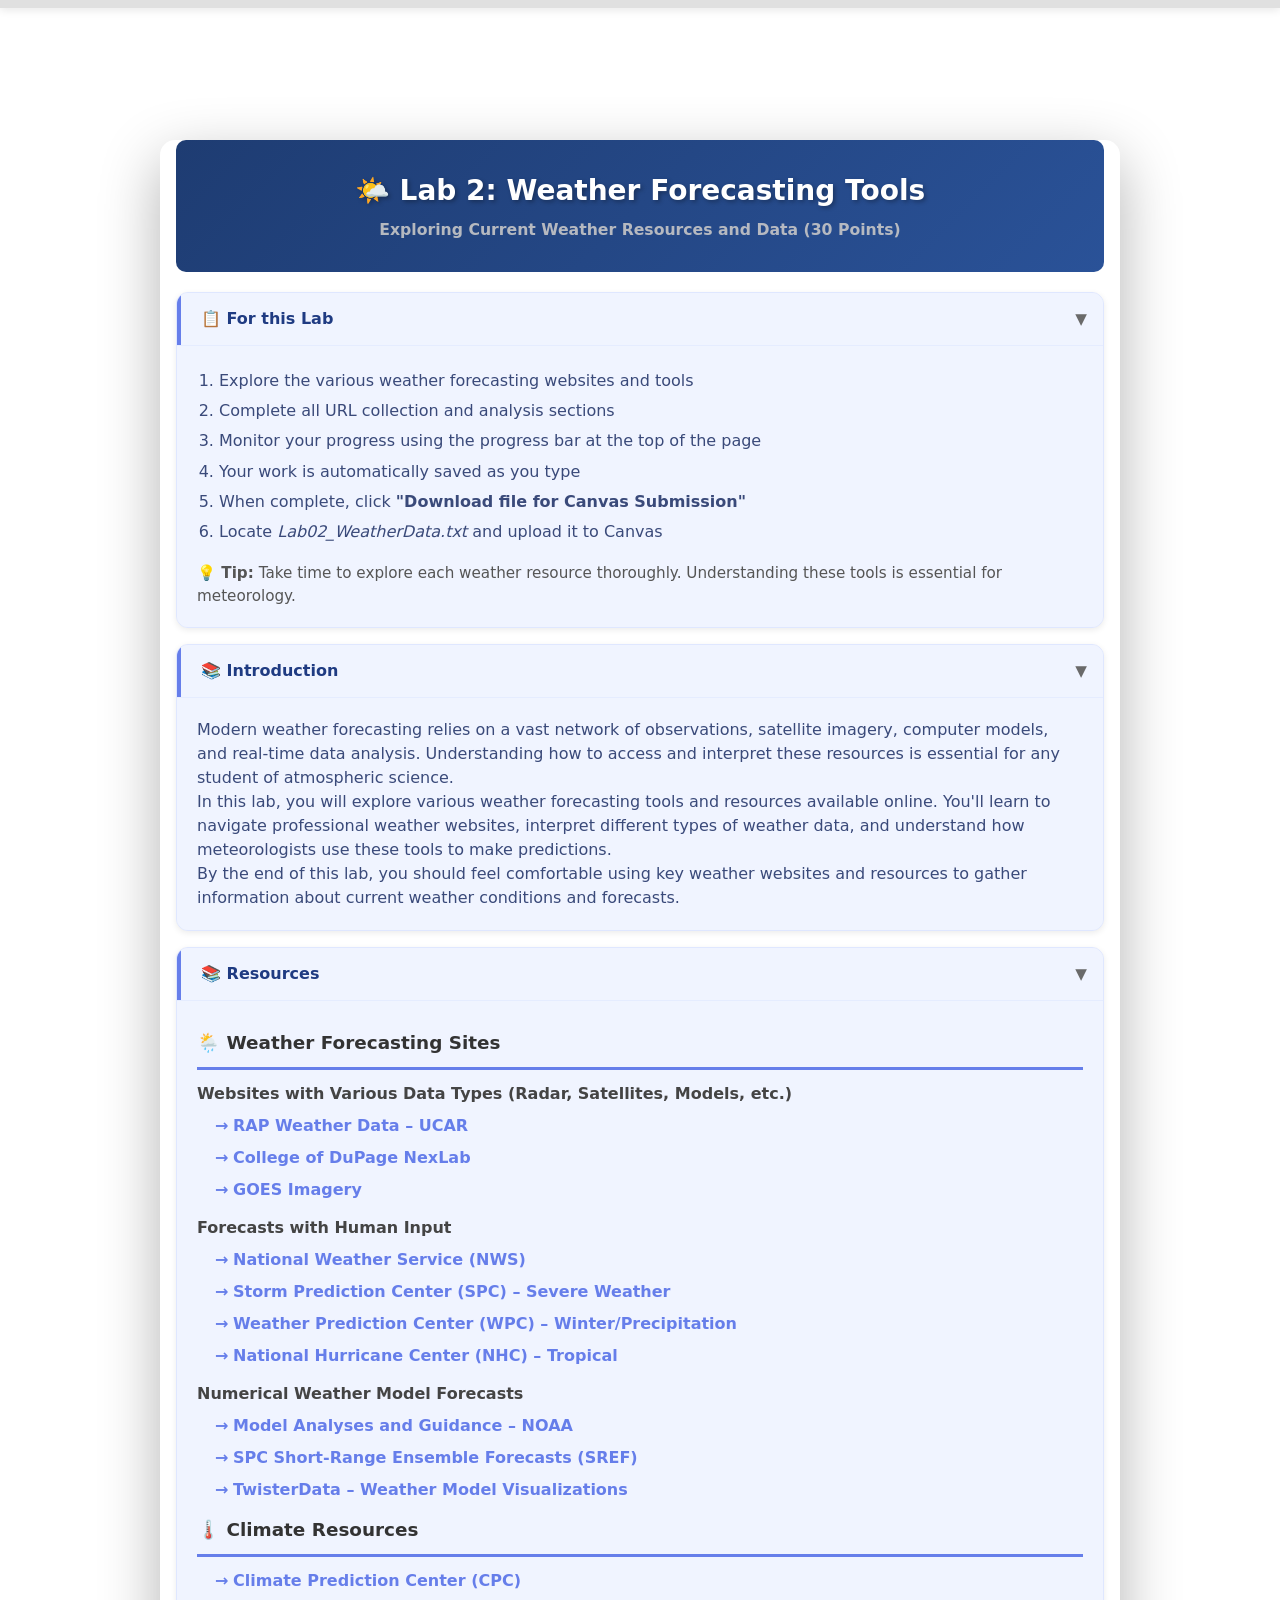
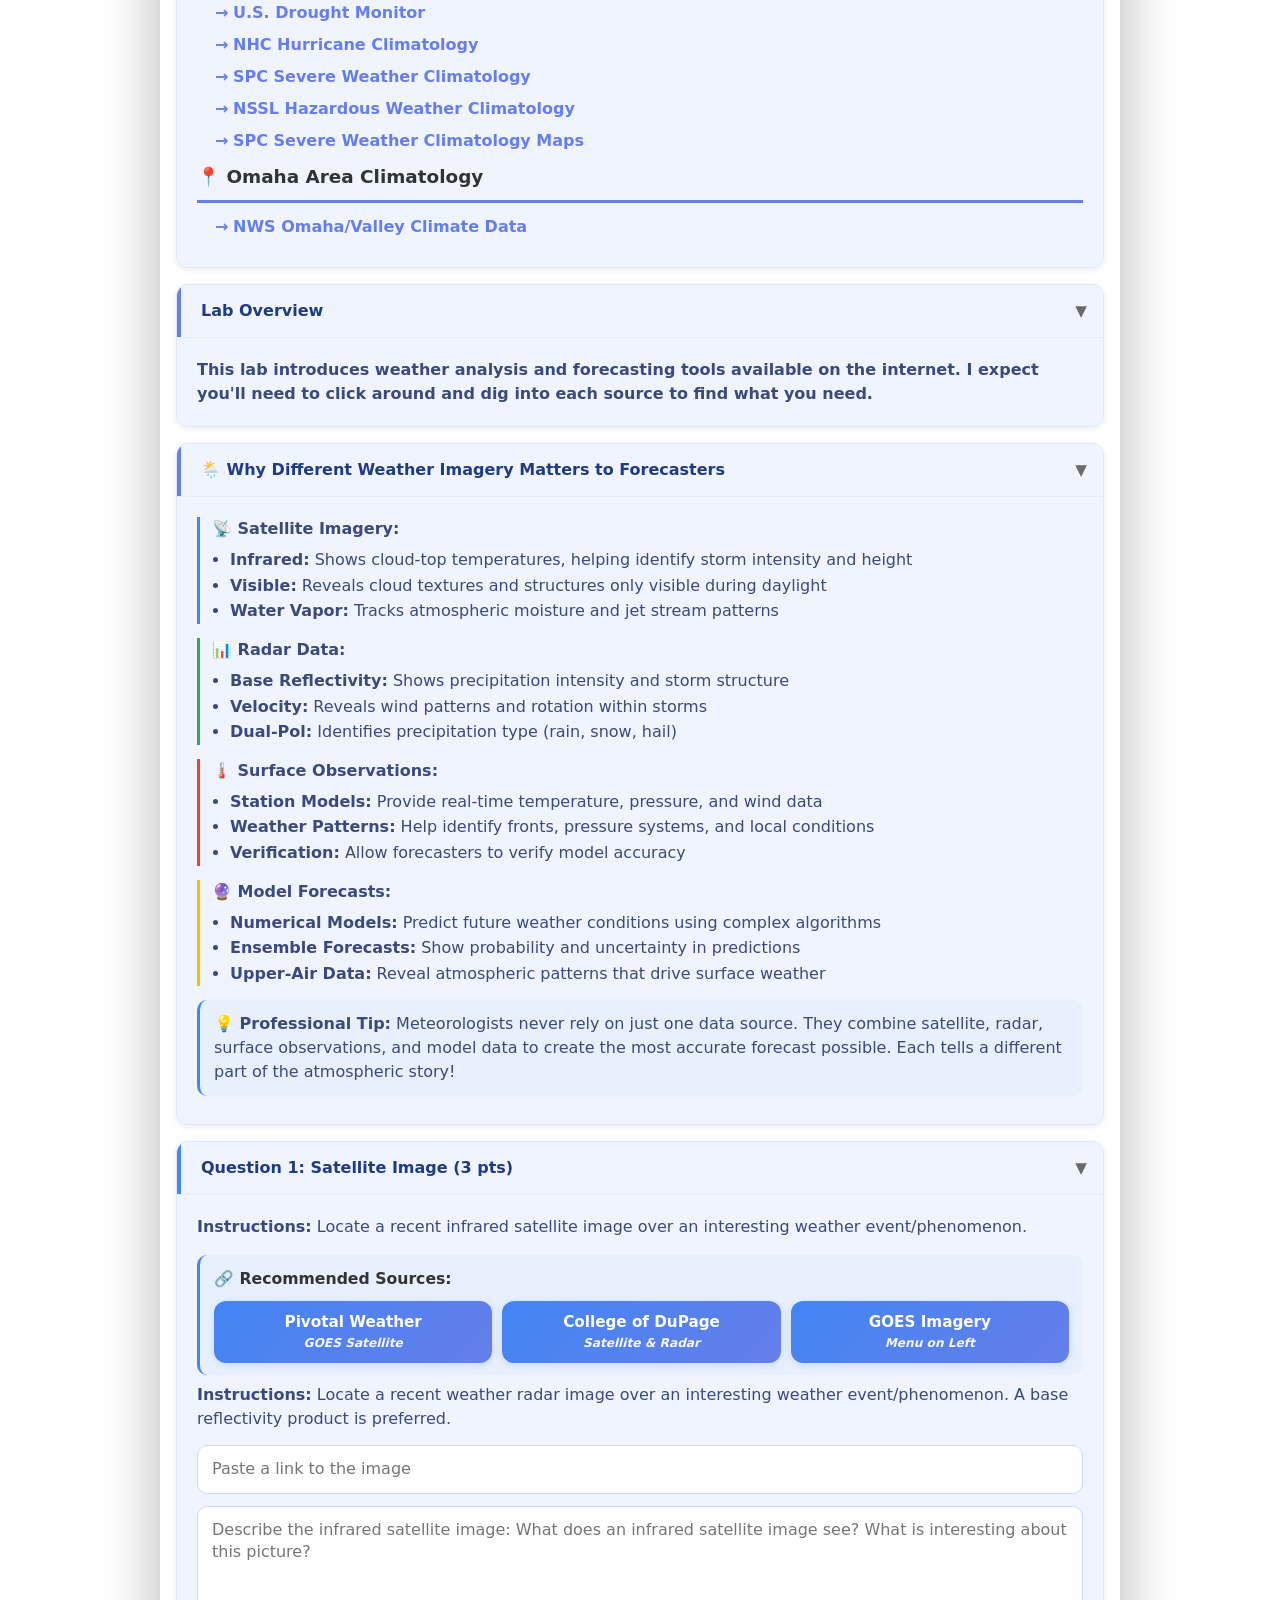
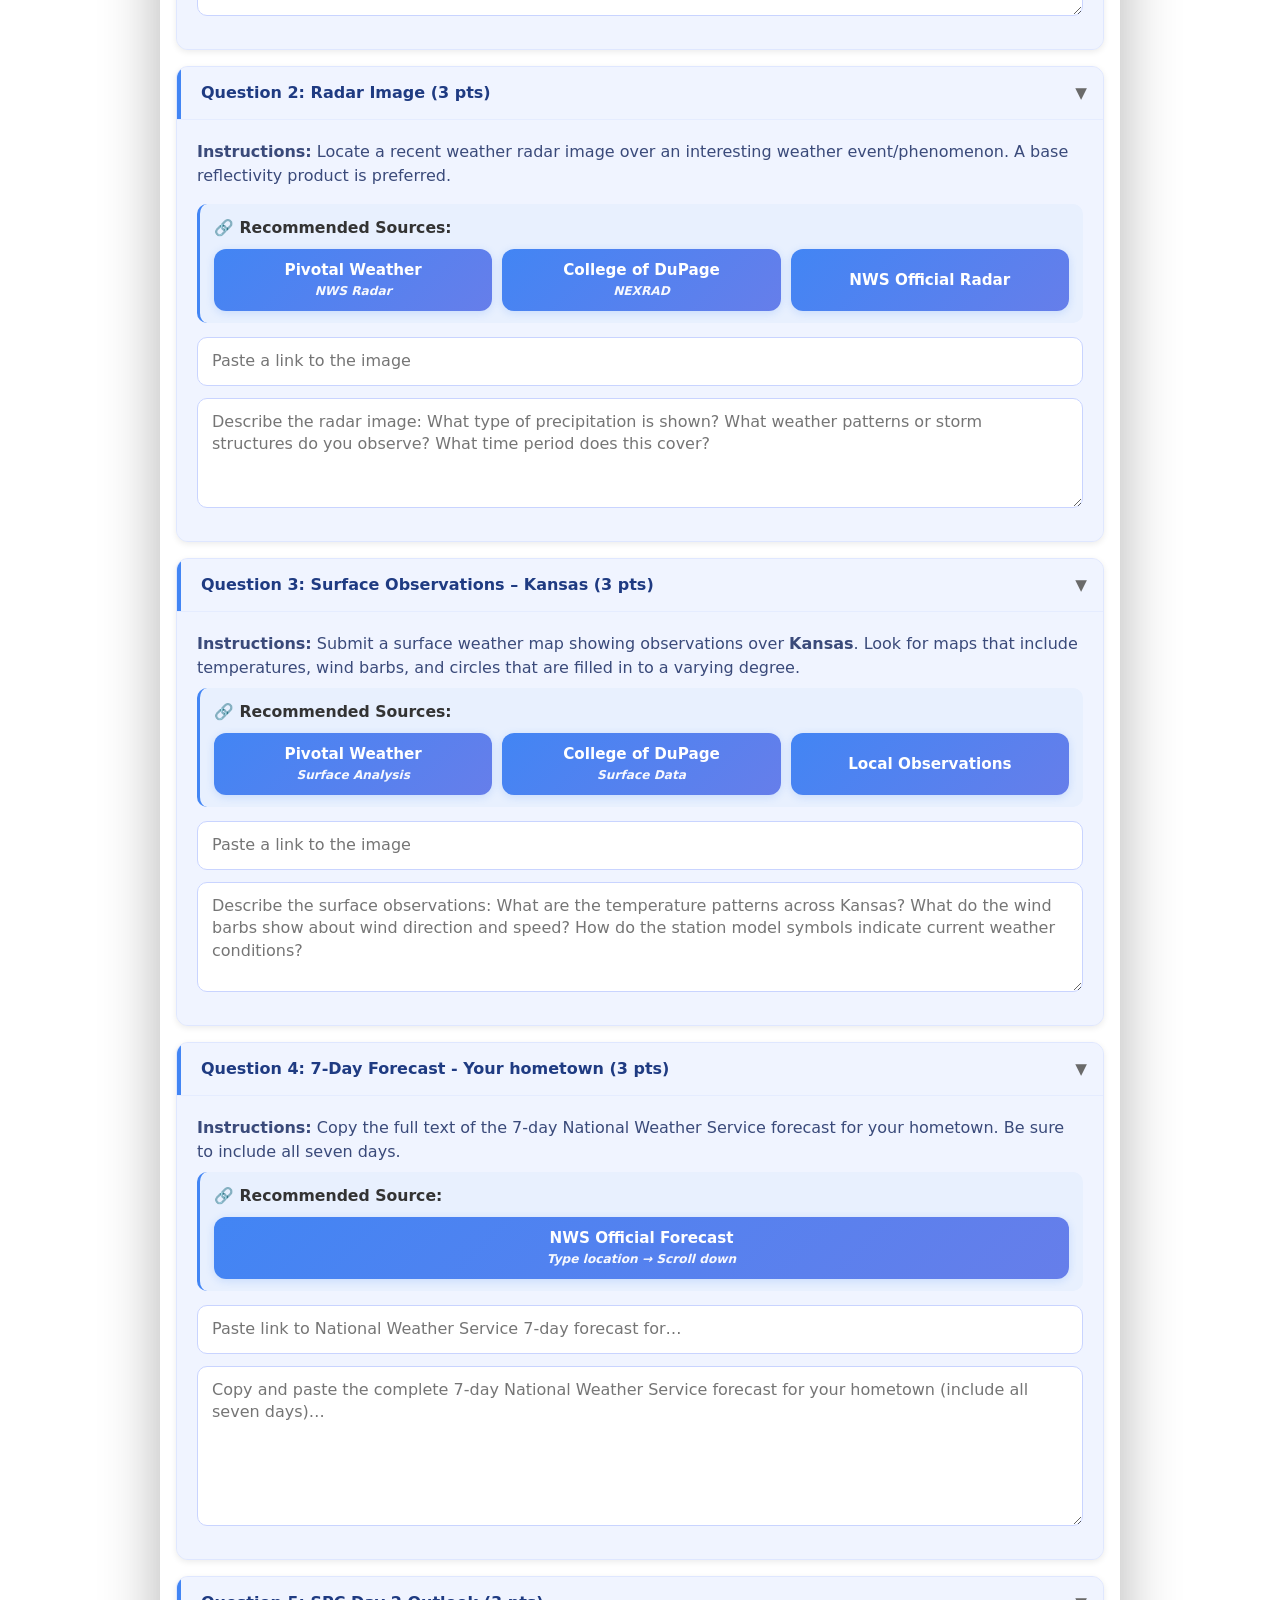
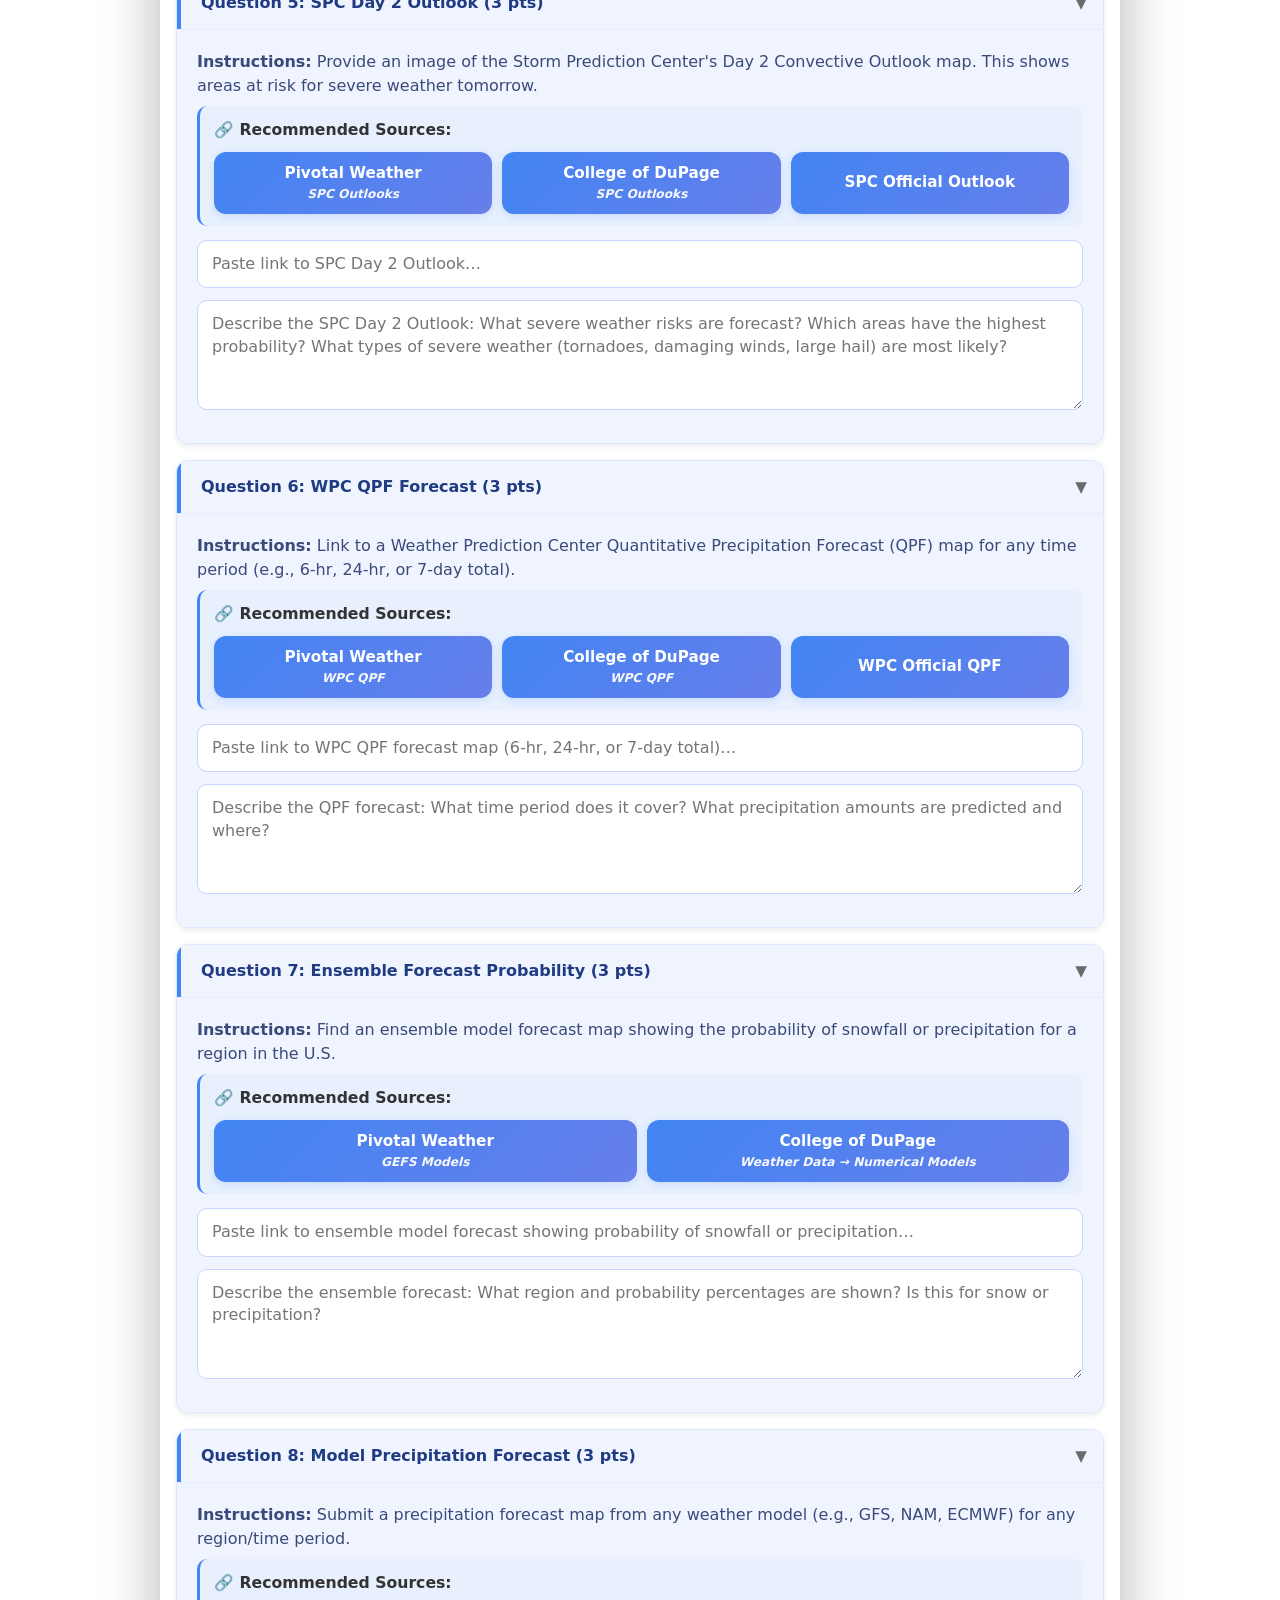
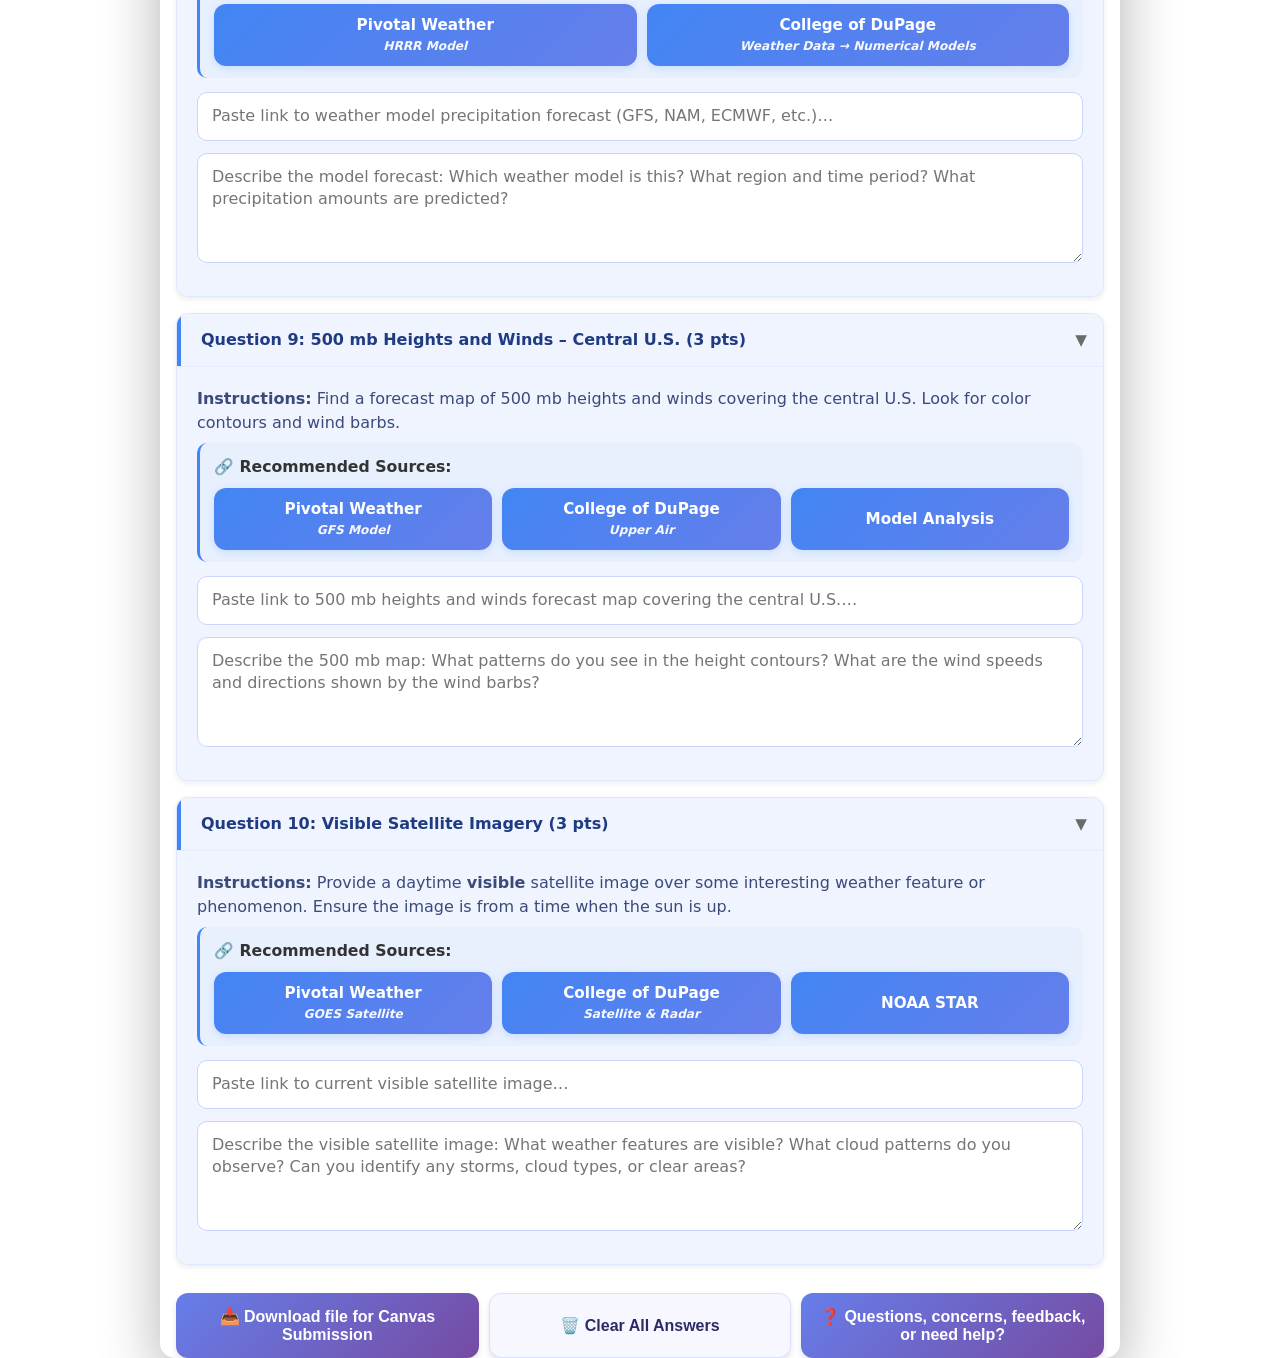
==== commit eb666ec0: "Fixed Q1 issues" ====
--- a/web-components/lab02/index.html
+++ b/web-components/lab02/index.html
@@ -13,26 +13,26 @@
     <link rel="stylesheet" href="shared/styles/lab-styles.css" />
 
     <style>
-      :root{
-        --indigo:#667eea;
-        --indigo-dark:#5a67d8;
-        --purple:#764ba2;
-        --google-blue:#4285f4;
-        --surface:#f0f4ff;
-        --surface-2:#e8f0fe;
-        --ink-900:#1d263b;
-        --ink-800:#23335a;
-        --ink-700:#3a4a7a;
-        --ink-600:#4d5c8e;
-        --ink-500:#6a76a8;
-        --danger:#dc2626;
-        --radius:12px;
+      :root {
+        --indigo: #667eea;
+        --indigo-dark: #5a67d8;
+        --purple: #764ba2;
+        --google-blue: #4285f4;
+        --surface: #f0f4ff;
+        --surface-2: #e8f0fe;
+        --ink-900: #1d263b;
+        --ink-800: #23335a;
+        --ink-700: #3a4a7a;
+        --ink-600: #4d5c8e;
+        --ink-500: #6a76a8;
+        --danger: #dc2626;
+        --radius: 12px;
 
         /* Mobile-first typography */
         --fs-h1: clamp(1.25rem, 2.2vw + 1rem, 1.75rem);
-        --fs-h2: clamp(1.05rem, 1.8vw + .9rem, 1.25rem);
-        --fs-body: clamp(.95rem, .7vw + .8rem, 1rem);
-        --fs-btn: clamp(.95rem, .7vw + .8rem, 1rem);
+        --fs-h2: clamp(1.05rem, 1.8vw + 0.9rem, 1.25rem);
+        --fs-body: clamp(0.95rem, 0.7vw + 0.8rem, 1rem);
+        --fs-btn: clamp(0.95rem, 0.7vw + 0.8rem, 1rem);
 
         --pad-card: clamp(14px, 2vw, 20px);
         --pad-header-y: 14px;
@@ -40,184 +40,364 @@
       }
 
       /* Page chrome */
-      html,body{height:100%}
-      body{
-        margin:0;
-        font-family: system-ui,-apple-system,Segoe UI,Roboto,Inter,Arial,sans-serif;
-        color:var(--ink-700);
-        background:#fff;
-        font-size:var(--fs-body);
-        line-height:1.5;
+      html,
+      body {
+        height: 100%;
+      }
+      body {
+        margin: 0;
+        font-family: system-ui, -apple-system, Segoe UI, Roboto, Inter, Arial,
+          sans-serif;
+        color: var(--ink-700);
+        background: #fff;
+        font-size: var(--fs-body);
+        line-height: 1.5;
         -webkit-tap-highlight-color: transparent;
       }
 
-      .container{
-        max-width:960px;
-        margin:80px auto 72px;
-        padding:0 16px;
-      }
-
-      .header h1{
-        margin:0 0 6px 0;
-        font-size:var(--fs-h1);
-        color:var(--ink-100);
-      }
-
-      .header p{
-        margin:0;
-        color:#c6c6c7;
-        font-weight:600;
-        font-size:.98em;
+      .container {
+        max-width: 960px;
+        margin: 80px auto 72px;
+        padding: 0 16px;
+      }
+
+      .header h1 {
+        margin: 0 0 6px 0;
+        font-size: var(--fs-h1);
+        color: var(--ink-100);
+      }
+
+      .header p {
+        margin: 0;
+        color: #c6c6c7;
+        font-weight: 600;
+        font-size: 0.98em;
       }
 
       /* Top progress bar */
-      .progress-indicator{
-        position:fixed;top:0;left:0;right:0;z-index:1000;
-        background:rgba(255,255,255,.98);
+      .progress-indicator {
+        position: fixed;
+        top: 0;
+        left: 0;
+        right: 0;
+        z-index: 1000;
+        background: rgba(255, 255, 255, 0.98);
         backdrop-filter: saturate(120%) blur(4px);
-        box-shadow:0 2px 8px rgba(0,0,0,.1);
-        padding:8px 0;
+        box-shadow: 0 2px 8px rgba(0, 0, 0, 0.1);
+        padding: 8px 0;
         padding-top: env(safe-area-inset-top);
       }
-      .progress-bar{width:100%;height:8px;background:#e0e0e0;overflow:hidden}
-      .progress-fill{height:8px;background:linear-gradient(90deg,var(--indigo) 0%,var(--purple) 100%);width:0%;transition:width .3s ease;display:block}
+      .progress-bar {
+        width: 100%;
+        height: 8px;
+        background: #e0e0e0;
+        overflow: hidden;
+      }
+      .progress-fill {
+        height: 8px;
+        background: linear-gradient(
+          90deg,
+          var(--indigo) 0%,
+          var(--purple) 100%
+        );
+        width: 0%;
+        transition: width 0.3s ease;
+        display: block;
+      }
 
       /* Section wrapper */
-      .section{margin:0 0 16px 0}
+      .section {
+        margin: 0 0 16px 0;
+      }
 
       /* Flat section title with underline */
-      .section-title{
-        margin:0;
-        padding:0 0 10px 0;
-        font-size:var(--fs-h2);
-        font-weight:800;
-        color:#1f3b82;
-        border:none;border-bottom:2px solid var(--indigo);
-        border-radius:0 !important;box-shadow:none !important;background:transparent;display:block;width:100%;
+      .section-title {
+        margin: 0;
+        padding: 0 0 10px 0;
+        font-size: var(--fs-h2);
+        font-weight: 800;
+        color: #1f3b82;
+        border: none;
+        border-bottom: 2px solid var(--indigo);
+        border-radius: 0 !important;
+        box-shadow: none !important;
+        background: transparent;
+        display: block;
+        width: 100%;
       }
 
       /* Collapsible blocks (cards) */
-      .collapsible-container{
-        border-radius:12px;
-        overflow:hidden;
-        margin:0 0 16px 0;
-        box-shadow:0 2px 6px rgba(0,0,0,.08);
-        background:var(--surface);
-        border:1px solid #dfe7ff;
-      }
-
-      .collapsible-header{
-        margin:0;
-        padding: max(var(--pad-header-y), 12px) 48px max(var(--pad-header-y), 12px) var(--pad-card);
-        cursor:pointer; user-select:none; position:relative;
-        font-weight:800; color:#1f3b82; background:var(--surface);
-        min-height: var(--hit-area); display:flex; align-items:center;
-      }
-      .collapsible-header:hover{filter:brightness(.98)}
-      .collapsible-header::after{
-        content:"▼";
-        position:absolute; right:16px; top:50%;
-        transform:translateY(-50%);
-        font-size:.95em; color:#6a6a6a; transition:transform .2s ease;
-      }
-      .collapsible-header.is-collapsed::after{ transform:translateY(-50%) rotate(-90deg); }
-
-      .stripe-blue{border-left:4px solid var(--google-blue)}
-      .stripe-indigo{border-left:4px solid var(--indigo)}
-
-      .collapsible-content{
-        display:block; background:var(--surface);
+      .collapsible-container {
+        border-radius: 12px;
+        overflow: hidden;
+        margin: 0 0 16px 0;
+        box-shadow: 0 2px 6px rgba(0, 0, 0, 0.08);
+        background: var(--surface);
+        border: 1px solid #dfe7ff;
+      }
+
+      .collapsible-header {
+        margin: 0;
+        padding: max(var(--pad-header-y), 12px) 48px
+          max(var(--pad-header-y), 12px) var(--pad-card);
+        cursor: pointer;
+        user-select: none;
+        position: relative;
+        font-weight: 800;
+        color: #1f3b82;
+        background: var(--surface);
+        min-height: var(--hit-area);
+        display: flex;
+        align-items: center;
+      }
+      .collapsible-header:hover {
+        filter: brightness(0.98);
+      }
+      .collapsible-header::after {
+        content: "▼";
+        position: absolute;
+        right: 16px;
+        top: 50%;
+        transform: translateY(-50%);
+        font-size: 0.95em;
+        color: #6a6a6a;
+        transition: transform 0.2s ease;
+      }
+      .collapsible-header.is-collapsed::after {
+        transform: translateY(-50%) rotate(-90deg);
+      }
+
+      .stripe-blue {
+        border-left: 4px solid var(--google-blue);
+      }
+      .stripe-indigo {
+        border-left: 4px solid var(--indigo);
+      }
+
+      .collapsible-content {
+        display: block;
+        background: var(--surface);
         padding: var(--pad-card);
-        border-top:1px solid #e5ecff;
-      }
-      .collapsible-content.is-collapsed{display:none}
+        border-top: 1px solid #e5ecff;
+      }
+      .collapsible-content.is-collapsed {
+        display: none;
+      }
 
       /* Quick-links and buttons grid that reflows on mobile */
-      .quick-links{
-        background:var(--surface-2);
-        border-left:3px solid var(--google-blue);
-        padding:12px 14px; margin:8px 0; border-radius:10px;
-      }
-      .quick-links-title{font-weight:800;color:#333;font-size:.98em;margin:0 0 10px 0;display:block}
-
-      .link-grid{
-        display:grid;
+      .quick-links {
+        background: var(--surface-2);
+        border-left: 3px solid var(--google-blue);
+        padding: 12px 14px;
+        margin: 8px 0;
+        border-radius: 10px;
+      }
+      .quick-links-title {
+        font-weight: 800;
+        color: #333;
+        font-size: 0.98em;
+        margin: 0 0 10px 0;
+        display: block;
+      }
+
+      .link-grid {
+        display: grid;
         grid-template-columns: repeat(auto-fit, minmax(150px, 1fr));
-        gap:10px;
-      }
-
-      .quick-link-btn{
-        display:flex; flex-direction:column; justify-content:center; align-items:center;
-        background:linear-gradient(135deg,var(--google-blue) 0%, var(--indigo) 100%);
-        color:#fff; padding:12px 14px; border-radius:12px; text-decoration:none;
-        font-size:.95em; font-weight:800; line-height:1.25; min-height:44px;
-        transition:transform .15s ease, box-shadow .15s ease;
-        box-shadow:0 2px 8px rgba(66,133,244,.2); border:none; text-align:center;
-      }
-      .quick-link-btn .hint-text{display:block;font-size:.8em;font-style:italic;opacity:.95;margin-top:4px;font-weight:600}
-      .quick-link-btn:hover{transform:translateY(-2px);box-shadow:0 6px 14px rgba(66,133,244,.28)}
-      .quick-link-btn:active{transform:translateY(0);box-shadow:0 2px 6px rgba(66,133,244,.2)}
+        gap: 10px;
+      }
+
+      .quick-link-btn {
+        display: flex;
+        flex-direction: column;
+        justify-content: center;
+        align-items: center;
+        background: linear-gradient(
+          135deg,
+          var(--google-blue) 0%,
+          var(--indigo) 100%
+        );
+        color: #fff;
+        padding: 12px 14px;
+        border-radius: 12px;
+        text-decoration: none;
+        font-size: 0.95em;
+        font-weight: 800;
+        line-height: 1.25;
+        min-height: 44px;
+        transition: transform 0.15s ease, box-shadow 0.15s ease;
+        box-shadow: 0 2px 8px rgba(66, 133, 244, 0.2);
+        border: none;
+        text-align: center;
+      }
+      .quick-link-btn .hint-text {
+        display: block;
+        font-size: 0.8em;
+        font-style: italic;
+        opacity: 0.95;
+        margin-top: 4px;
+        font-weight: 600;
+      }
+      .quick-link-btn:hover {
+        transform: translateY(-2px);
+        box-shadow: 0 6px 14px rgba(66, 133, 244, 0.28);
+      }
+      .quick-link-btn:active {
+        transform: translateY(0);
+        box-shadow: 0 2px 6px rgba(66, 133, 244, 0.2);
+      }
 
       /* Resource lists */
-      .resources-section{background:var(--surface)}
-      .resources-section h2{color:#333;margin:8px 0 12px 0;font-size:1.15rem}
-      .resource-category{margin-bottom:14px}
-      .resource-category h3{color:#444;font-size:1rem;margin:0 0 8px 0;font-weight:800}
-      .resources-section ul{list-style:none;padding-left:0;margin-left:18px}
-      .resources-section li{margin-bottom:8px;position:relative;padding-left:18px}
-      .resources-section li:before{content:"→";position:absolute;left:0;color:var(--indigo);font-weight:900}
-      .resources-section a{color:var(--indigo);text-decoration:none;font-weight:800}
-      .resources-section a:hover{text-decoration:underline;color:var(--indigo-dark)}
+      .resources-section {
+        background: var(--surface);
+      }
+      .resources-section h2 {
+        color: #333;
+        margin: 8px 0 12px 0;
+        font-size: 1.15rem;
+      }
+      .resource-category {
+        margin-bottom: 14px;
+      }
+      .resource-category h3 {
+        color: #444;
+        font-size: 1rem;
+        margin: 0 0 8px 0;
+        font-weight: 800;
+      }
+      .resources-section ul {
+        list-style: none;
+        padding-left: 0;
+        margin-left: 18px;
+      }
+      .resources-section li {
+        margin-bottom: 8px;
+        position: relative;
+        padding-left: 18px;
+      }
+      .resources-section li:before {
+        content: "→";
+        position: absolute;
+        left: 0;
+        color: var(--indigo);
+        font-weight: 900;
+      }
+      .resources-section a {
+        color: var(--indigo);
+        text-decoration: none;
+        font-weight: 800;
+      }
+      .resources-section a:hover {
+        text-decoration: underline;
+        color: var(--indigo-dark);
+      }
 
       /* Forms */
-      input[type="url"], textarea{
-        width:100%; max-width:100%;
-        padding:12px 14px; border:1px solid #c9d4ff; border-radius:10px;
-        font: 16px/1.4 system-ui,-apple-system,Segoe UI,Roboto,Inter,Arial,sans-serif; /* 16px avoids iOS zoom */
-        box-sizing:border-box; background:#fff;
-      }
-      textarea{min-height:110px; resize:vertical}
-      .is-invalid{border-color:var(--danger) !important;background:#fef2f2 !important}
-      input:focus-visible, textarea:focus-visible { outline: 2px solid var(--indigo); outline-offset: 2px; }
+      input[type="url"],
+      textarea {
+        width: 100%;
+        max-width: 100%;
+        padding: 12px 14px;
+        border: 1px solid #c9d4ff;
+        border-radius: 10px;
+        font: 16px/1.4 system-ui, -apple-system, Segoe UI, Roboto, Inter, Arial,
+          sans-serif; /* 16px avoids iOS zoom */
+        box-sizing: border-box;
+        background: #fff;
+      }
+      textarea {
+        min-height: 110px;
+        resize: vertical;
+      }
+      .is-invalid {
+        border-color: var(--danger) !important;
+        background: #fef2f2 !important;
+      }
+      input:focus-visible,
+      textarea:focus-visible {
+        outline: 2px solid var(--indigo);
+        outline-offset: 2px;
+      }
 
       /* Bottom buttons */
-      .button-row{
-        display:grid;
+      .button-row {
+        display: grid;
         grid-template-columns: 1fr;
-        gap:10px;
-        justify-content:center;
-        margin:28px 0;
-      }
-      @media (min-width:700px){
-        .button-row{ grid-template-columns: repeat(3, minmax(220px,1fr)); }
-      }
-      .btn{
-        padding:14px 18px; border-radius:12px; font-weight:900; font-size:var(--fs-btn);
-        border:none; cursor:pointer; transition:transform .15s ease, box-shadow .15s ease; min-height:44px;
-      }
-      .btn:hover{transform:translateY(-2px);box-shadow:0 8px 16px rgba(0,0,0,.08)}
-      .btn-primary{background:linear-gradient(135deg,var(--indigo) 0%, var(--purple) 100%);color:#fff}
-      .btn-ghost{background:#f7f7ff;border:1px solid #d9dfff;color:#2b2c65}
-
-      .muted{font-size:.95em;color:#555;margin:14px 0 0 0}
+        gap: 10px;
+        justify-content: center;
+        margin: 28px 0;
+      }
+      @media (min-width: 700px) {
+        .button-row {
+          grid-template-columns: repeat(3, minmax(220px, 1fr));
+        }
+      }
+      .btn {
+        padding: 14px 18px;
+        border-radius: 12px;
+        font-weight: 900;
+        font-size: var(--fs-btn);
+        border: none;
+        cursor: pointer;
+        transition: transform 0.15s ease, box-shadow 0.15s ease;
+        min-height: 44px;
+      }
+      .btn:hover {
+        transform: translateY(-2px);
+        box-shadow: 0 8px 16px rgba(0, 0, 0, 0.08);
+      }
+      .btn-primary {
+        background: linear-gradient(
+          135deg,
+          var(--indigo) 0%,
+          var(--purple) 100%
+        );
+        color: #fff;
+      }
+      .btn-ghost {
+        background: #f7f7ff;
+        border: 1px solid #d9dfff;
+        color: #2b2c65;
+      }
+
+      .muted {
+        font-size: 0.95em;
+        color: #555;
+        margin: 14px 0 0 0;
+      }
 
       /* Motion preferences */
-      @media (prefers-reduced-motion: reduce){
-        *{animation:none !important; transition:none !important}
+      @media (prefers-reduced-motion: reduce) {
+        * {
+          animation: none !important;
+          transition: none !important;
+        }
       }
 
       /* Responsive container spacing */
-      @media (max-width:900px){
-        .container{margin-top:76px}
-      }
-      @media (max-width:700px){
-        .container{padding:0 12px}
-        .collapsible-container{border-radius:10px}
-      }
-      @media (max-width:480px){
-        .container{margin-bottom:84px}
-        .collapsible-header{padding-left:14px;padding-right:42px}
-        .quick-link-btn{min-height:44px}
+      @media (max-width: 900px) {
+        .container {
+          margin-top: 76px;
+        }
+      }
+      @media (max-width: 700px) {
+        .container {
+          padding: 0 12px;
+        }
+        .collapsible-container {
+          border-radius: 10px;
+        }
+      }
+      @media (max-width: 480px) {
+        .container {
+          margin-bottom: 84px;
+        }
+        .collapsible-header {
+          padding-left: 14px;
+          padding-right: 42px;
+        }
+        .quick-link-btn {
+          min-height: 44px;
+        }
       }
     </style>
   </head>
@@ -616,6 +796,10 @@
             Question 1: Satellite Image (3 pts)
           </div>
           <div class="collapsible-content">
+            <div style="padding-bottom: 8px">
+              <strong>Instructions:</strong> Locate a recent infrared satellite
+              image over an interesting weather event/phenomenon.
+            </div>
             <div class="quick-links">
               <span class="quick-links-title">🔗 Recommended Sources:</span>
               <div class="link-grid">
@@ -643,7 +827,11 @@
                 >
               </div>
             </div>
-
+            <div style="padding-bottom: 8px">
+              <strong>Instructions:</strong> Locate a recent weather radar image
+              over an interesting weather event/phenomenon. A base reflectivity
+              product is preferred.
+            </div>
             <div style="padding: 6px 0">
               <input
                 type="url"
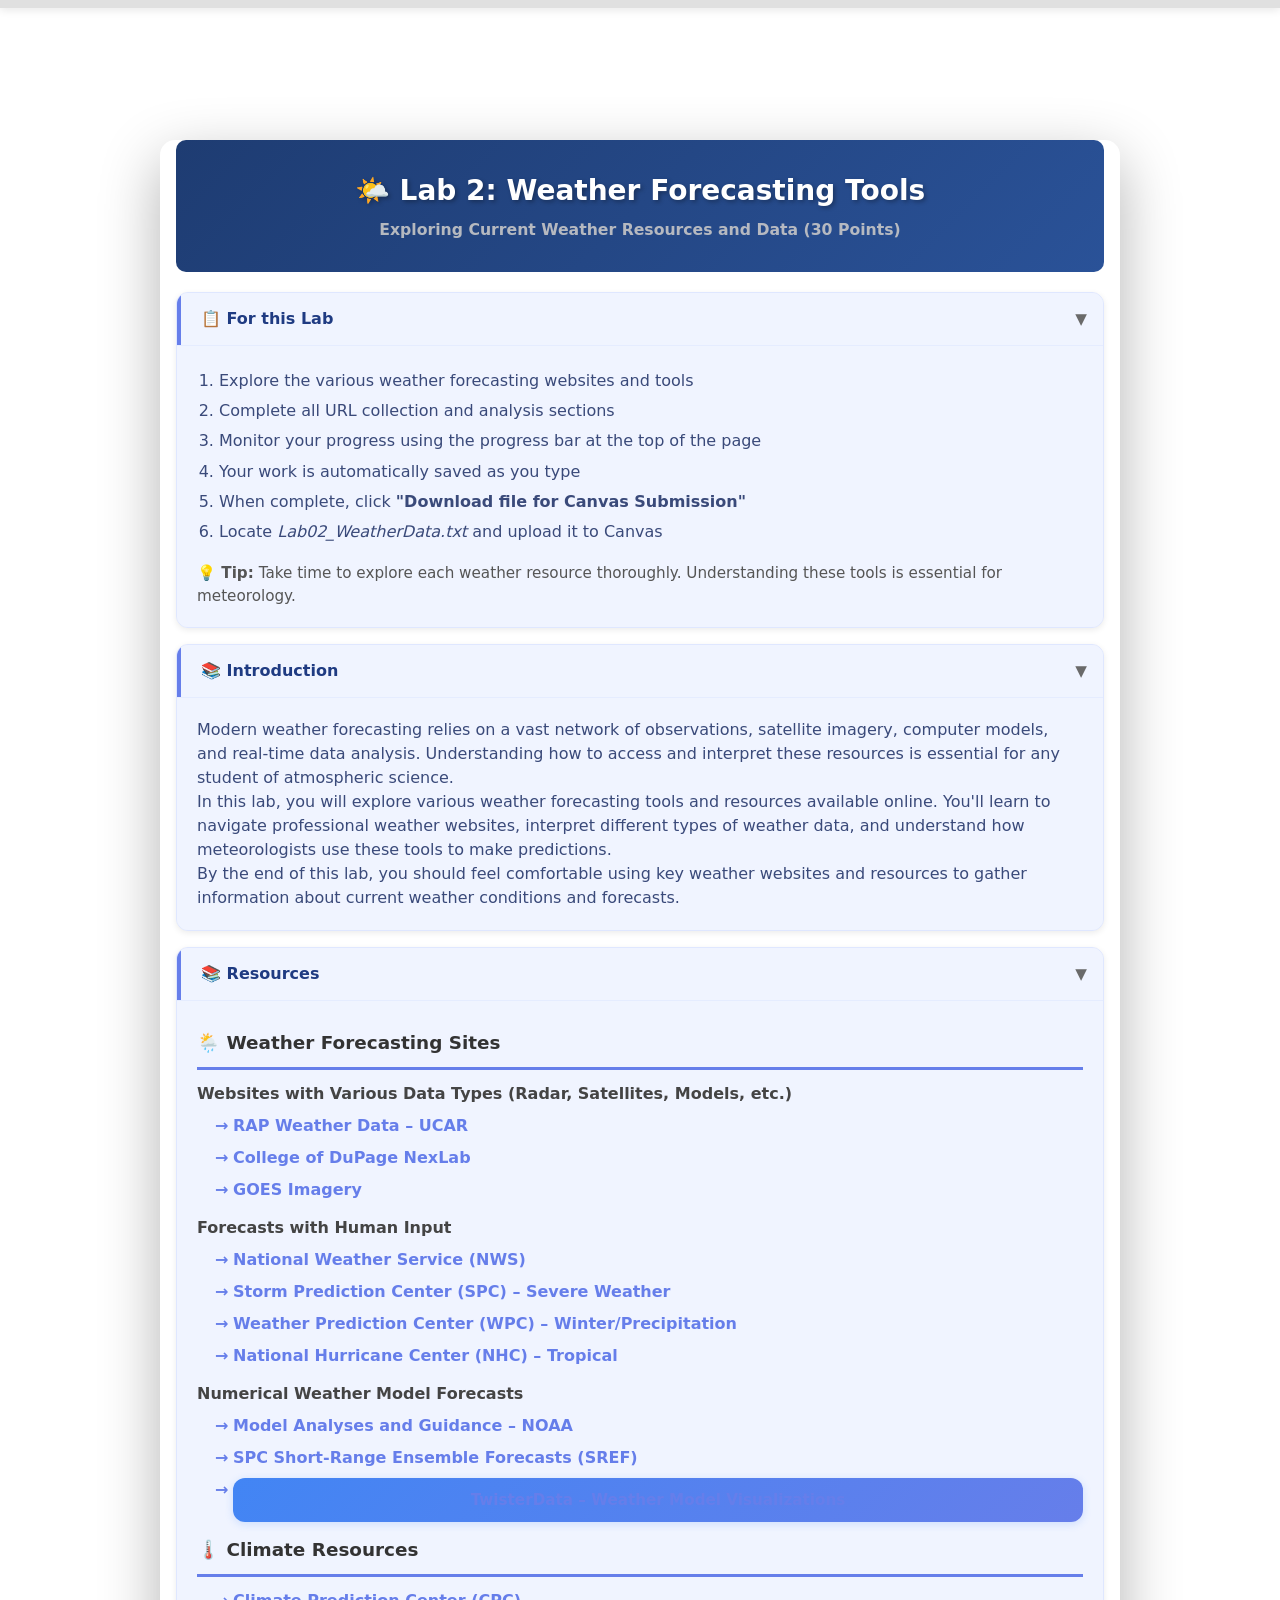
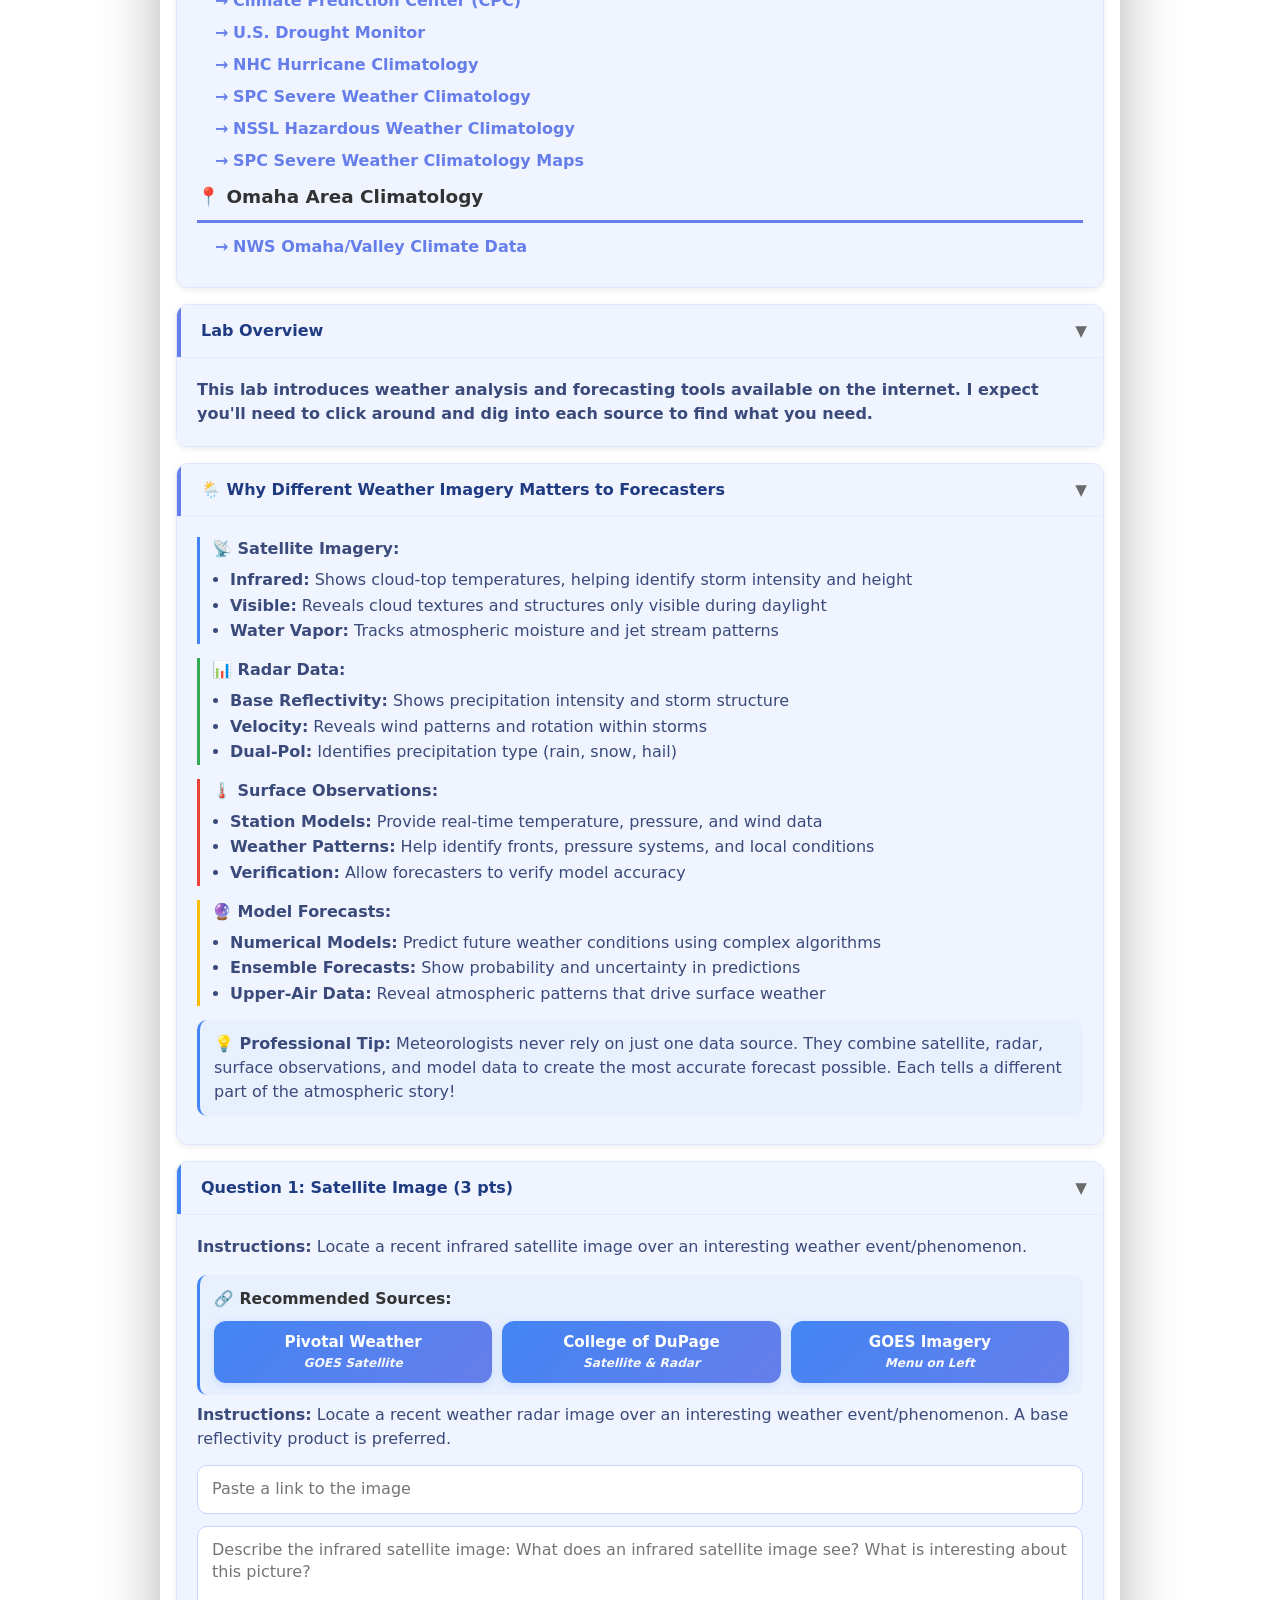
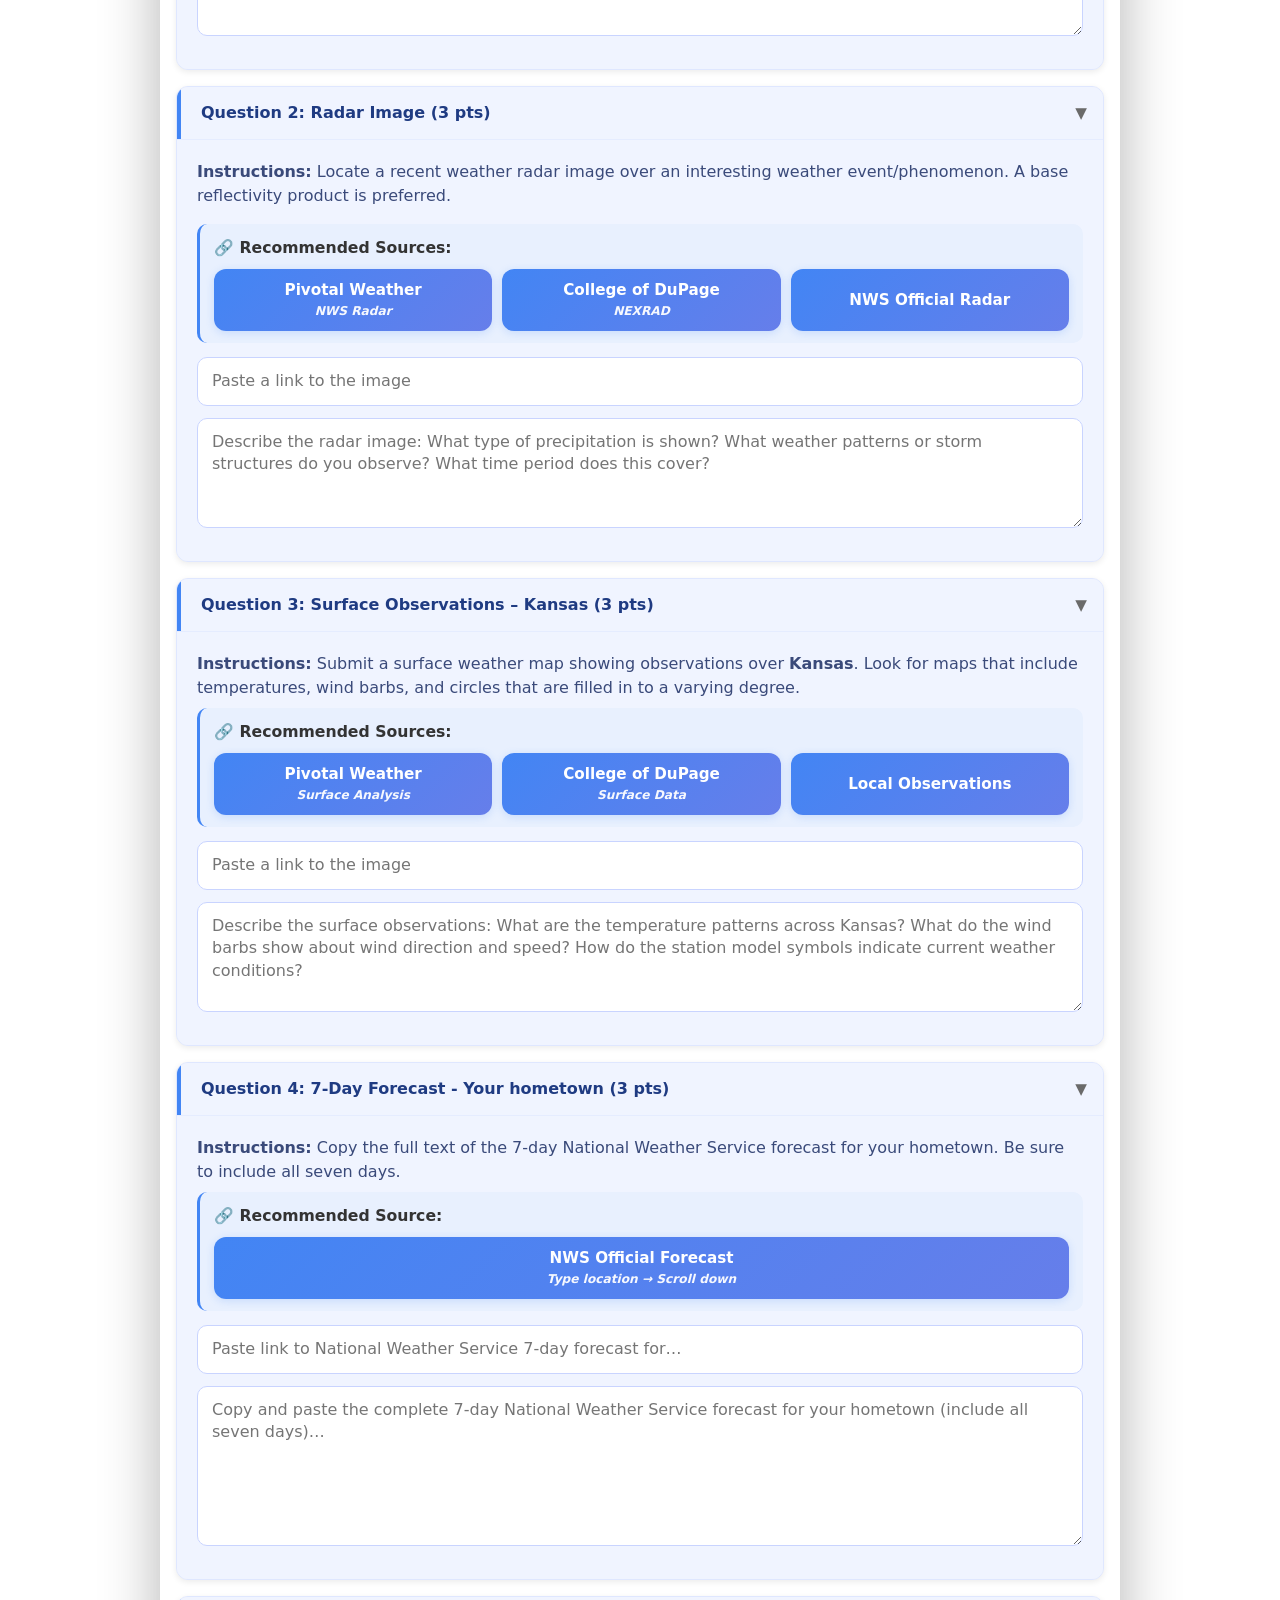
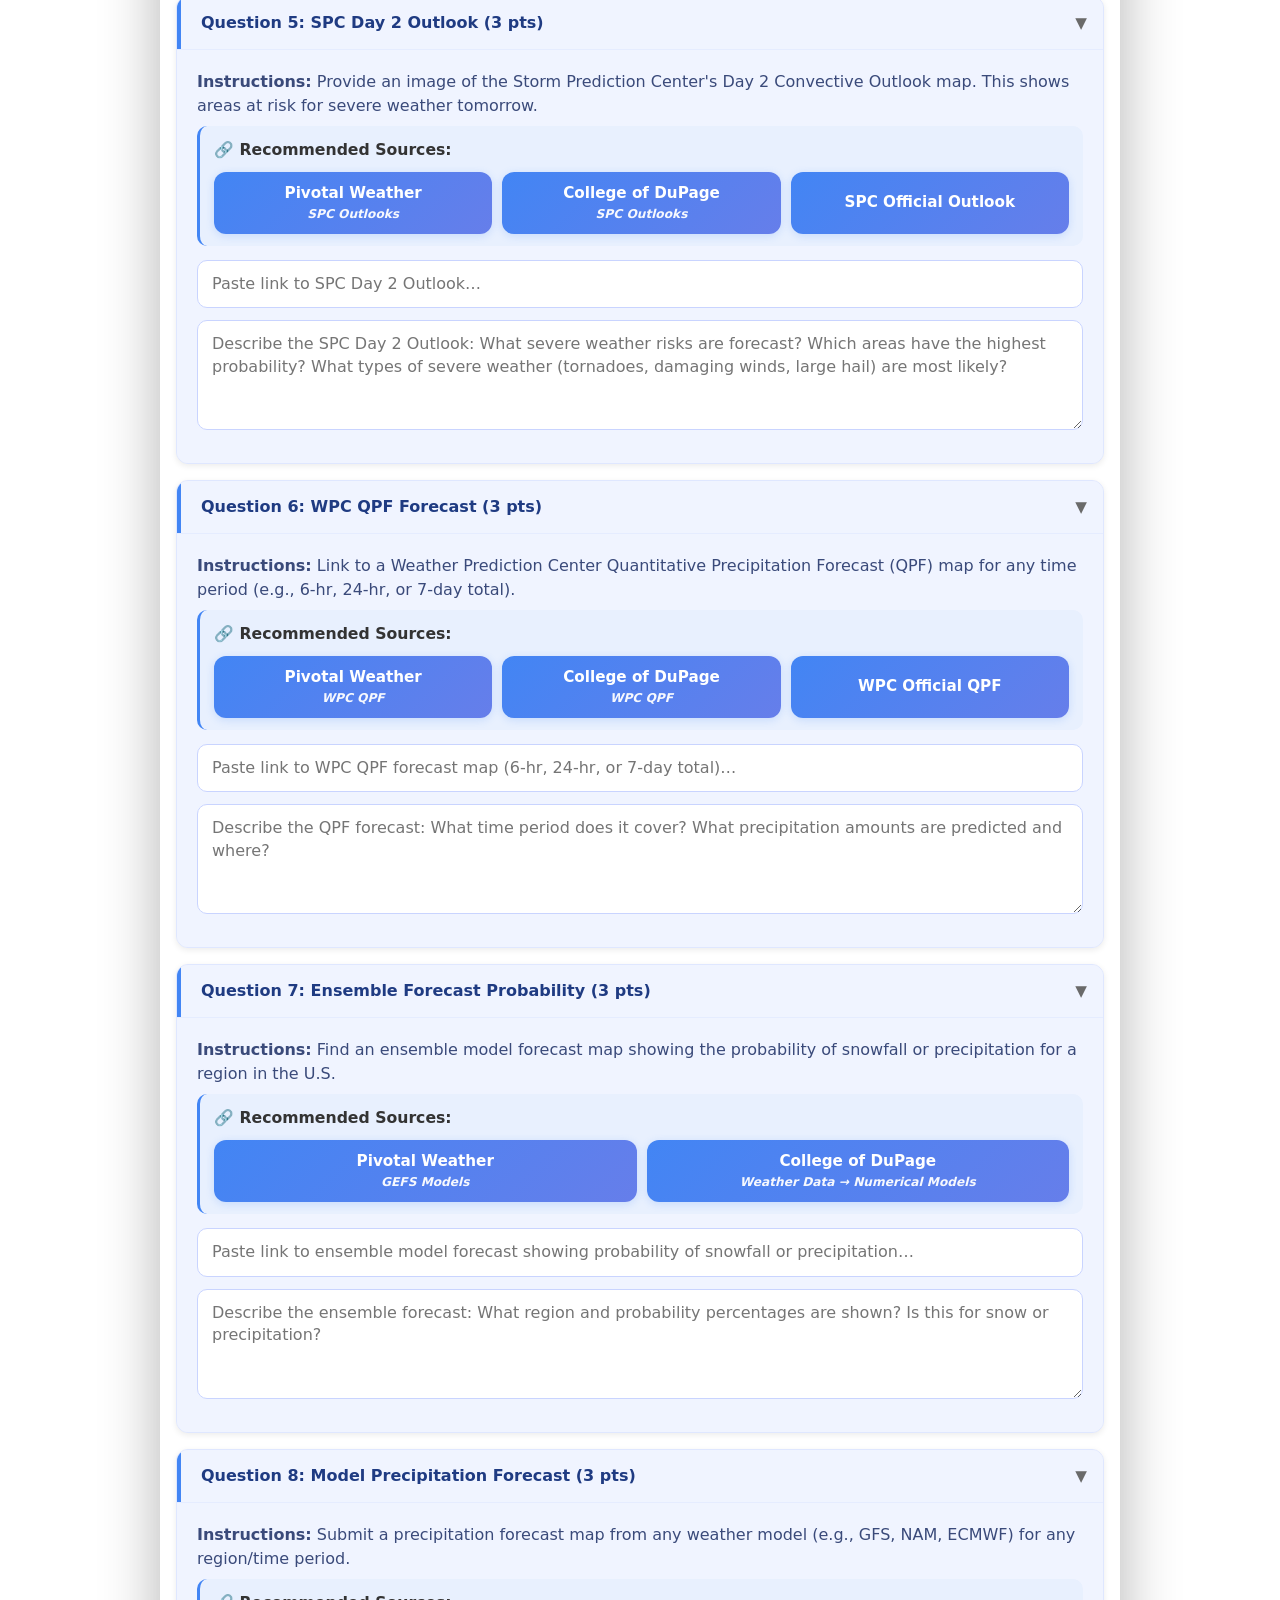
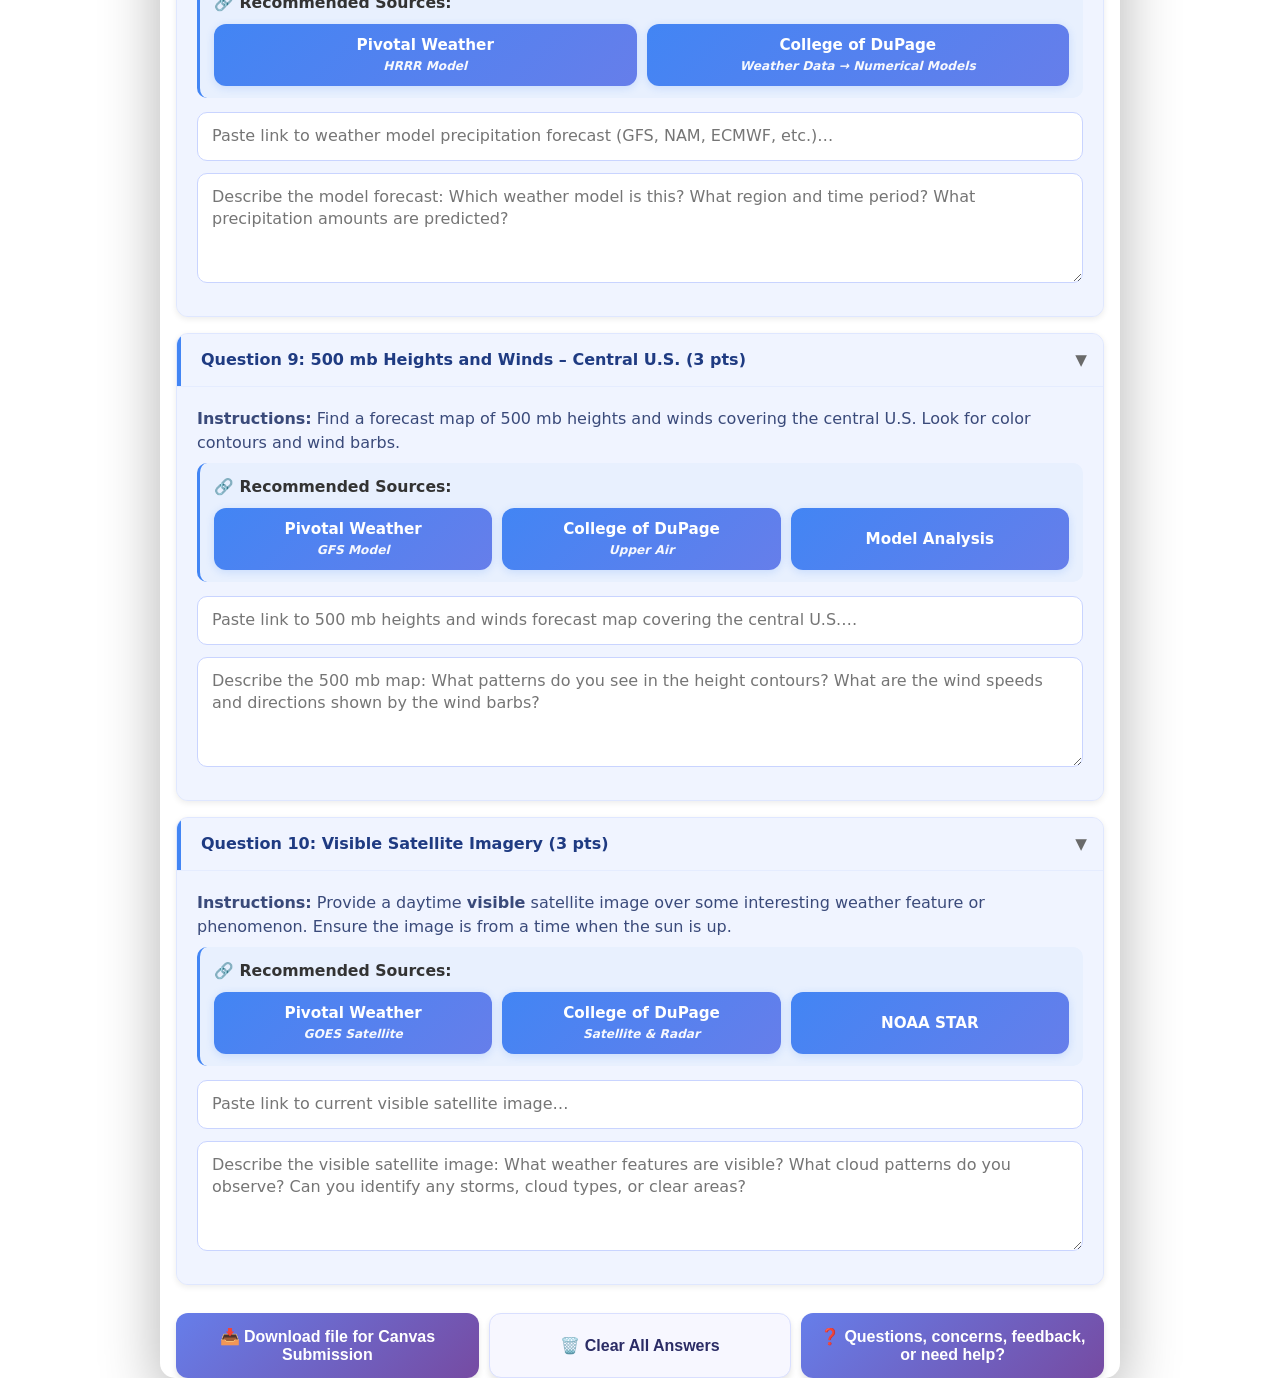
==== commit b856f5dc: "Updated links" ====
--- a/web-components/lab02/index.html
+++ b/web-components/lab02/index.html
@@ -588,8 +588,13 @@
                 </li>
                 <li>
                   <a
-                    href="http://www.twisterdata.com/"
+                    href="https://www.twisterdata.com/"
                     target="_blank"
+                    class="quick-link-btn"
+                    rel="noopener"
+                    href="https://www.twisterdata.com/"
+                    target="_blank"
+                    class="quick-link-btn"
                     rel="noopener"
                     >TwisterData – Weather Model Visualizations</a
                   >
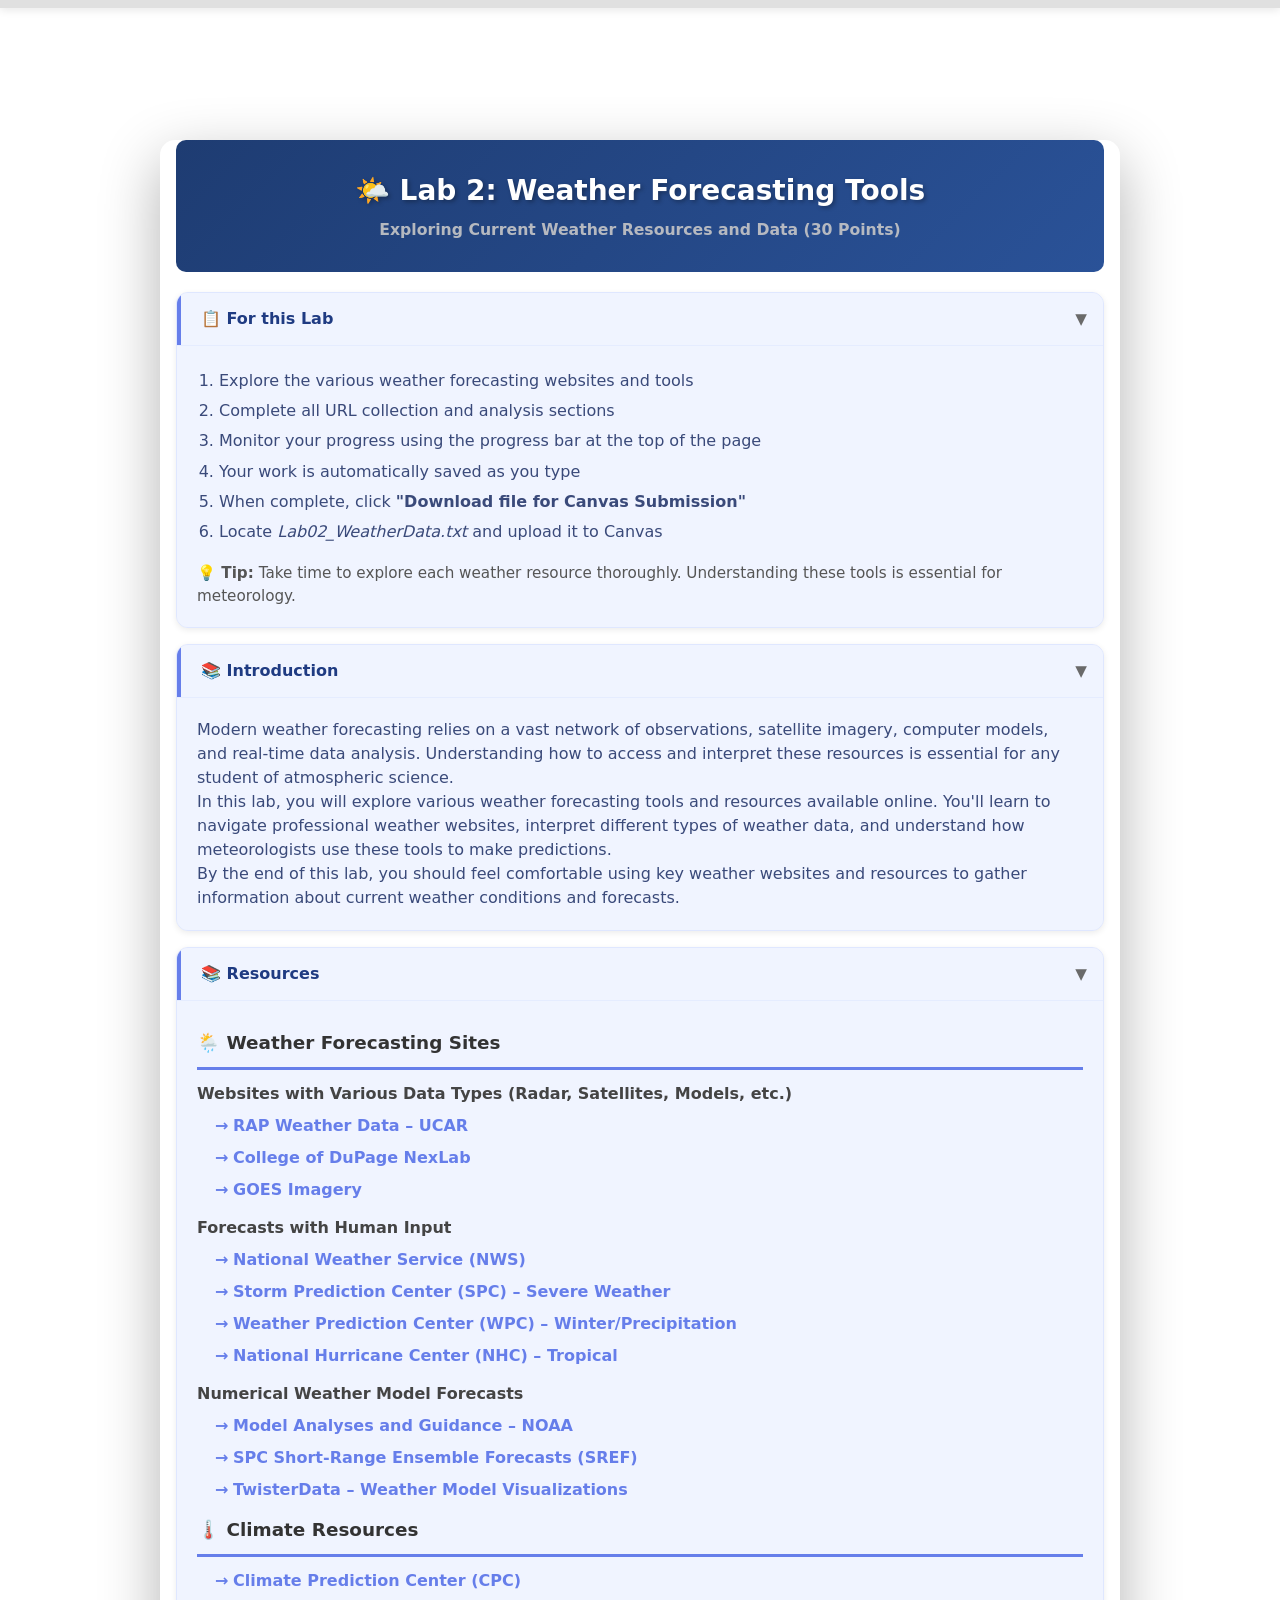
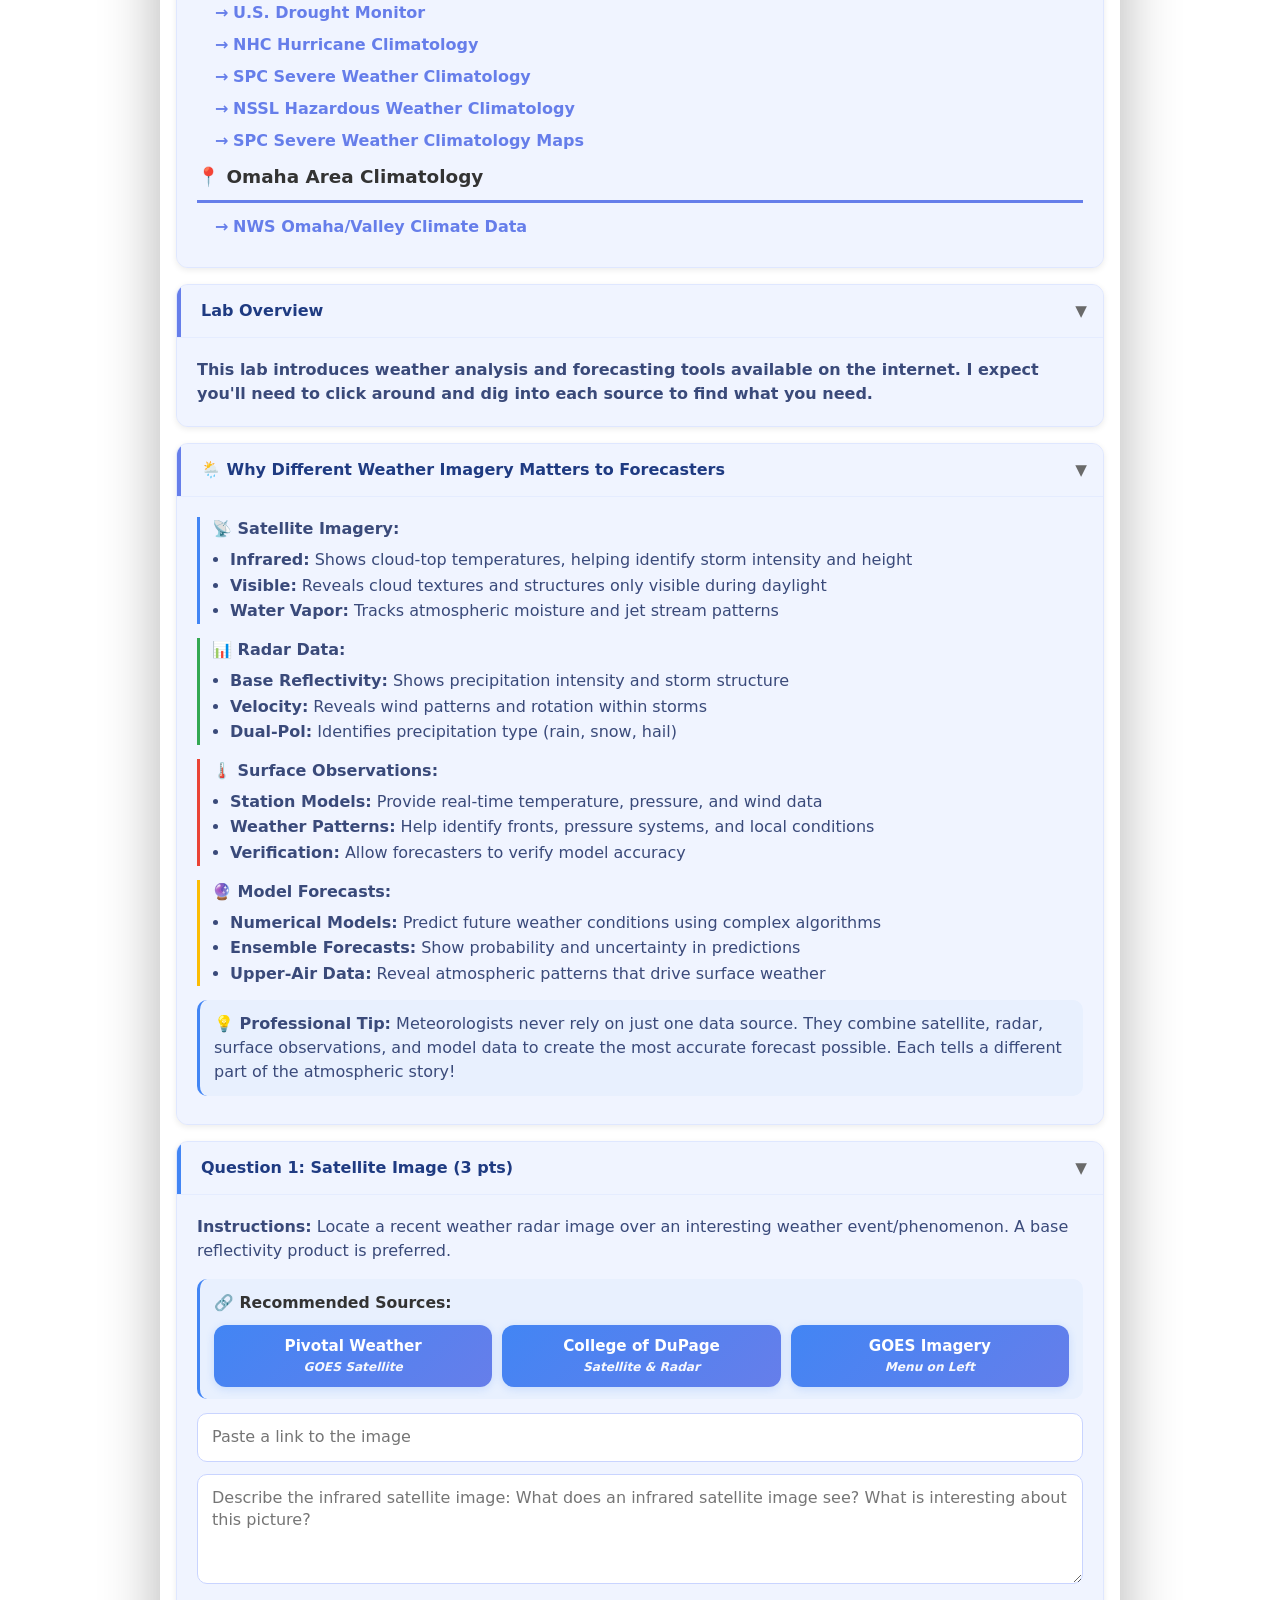
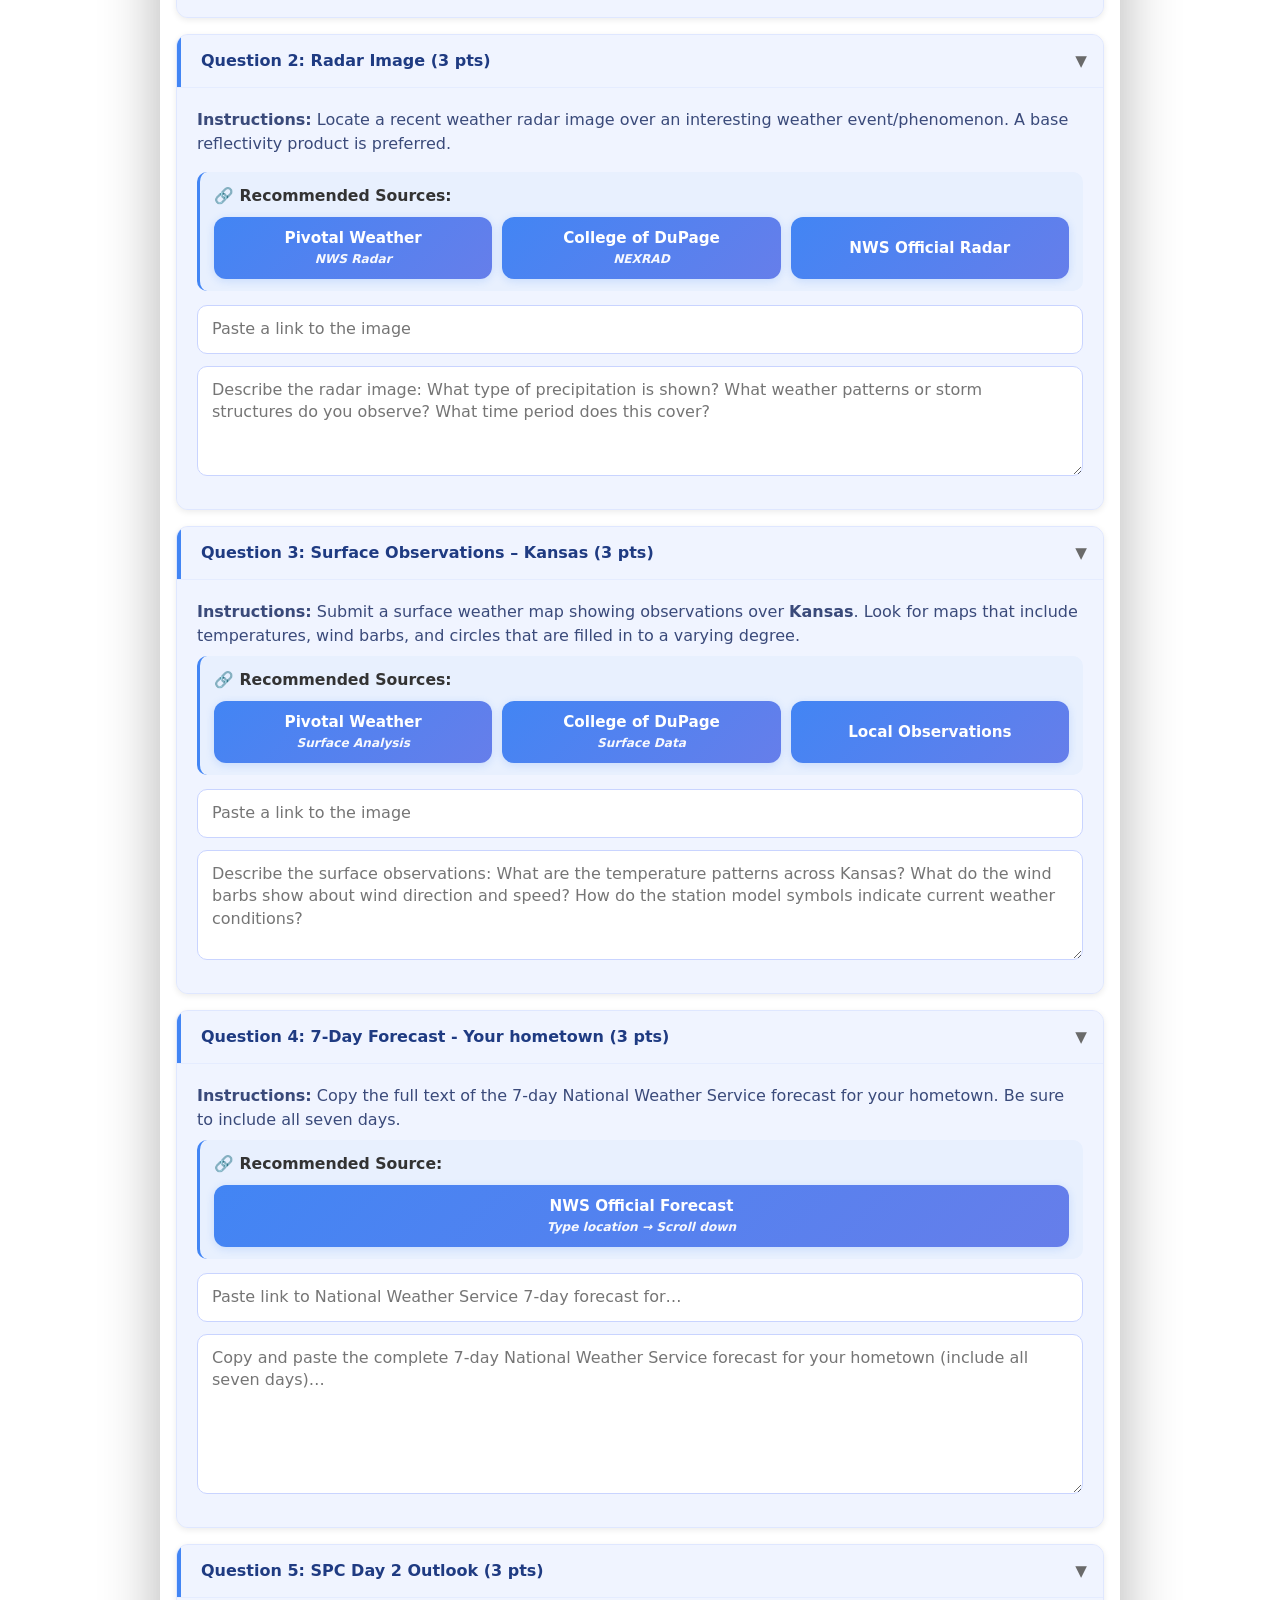
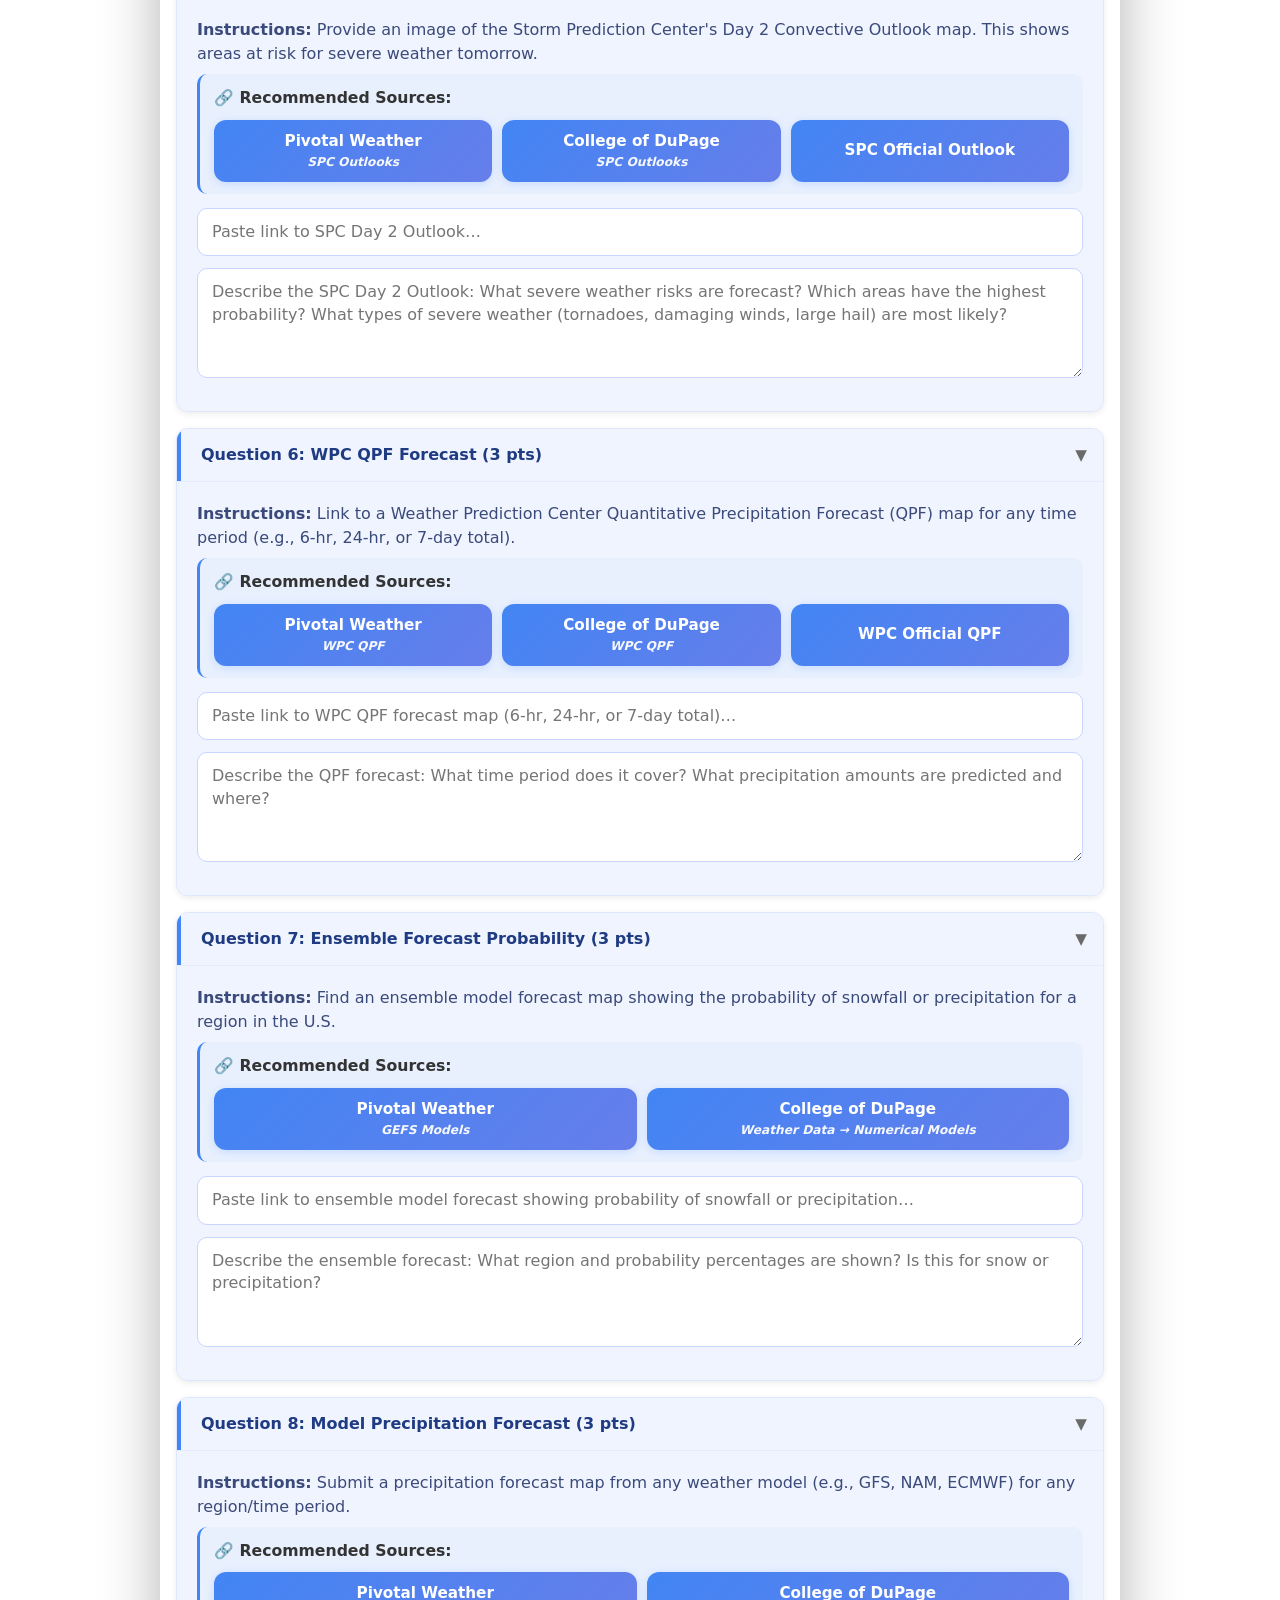
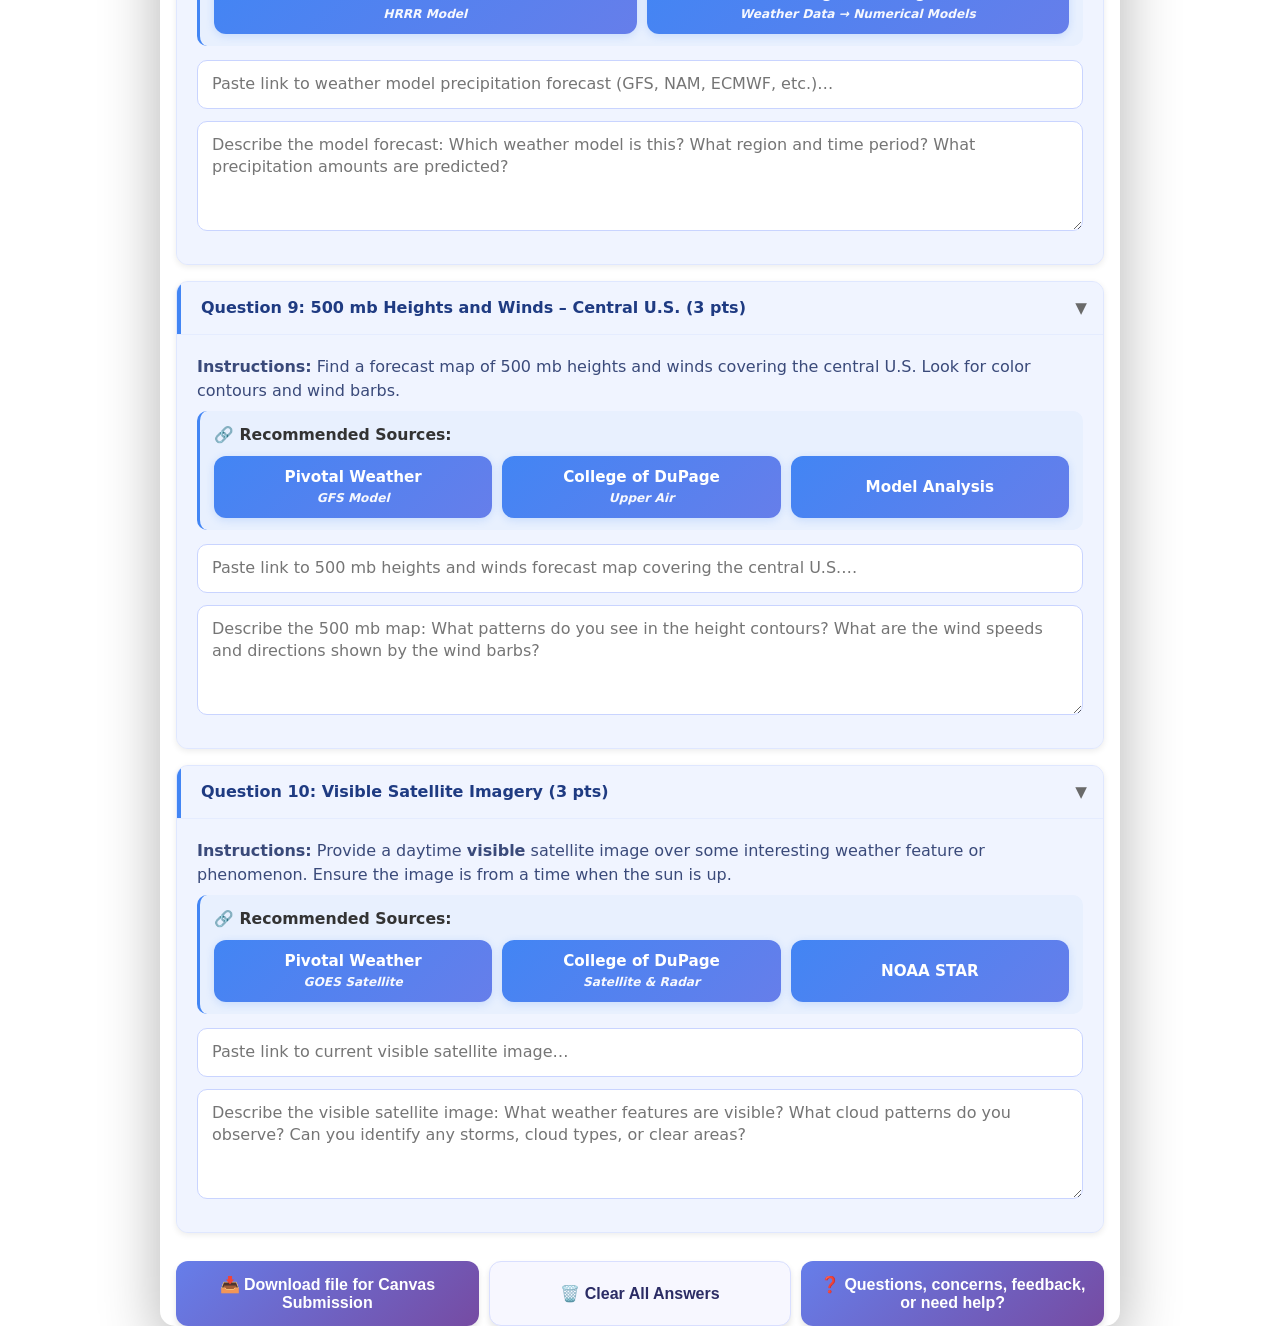
==== commit ecf39be5: "Formatting changes for Lab 8" ====
--- a/web-components/lab02/index.html
+++ b/web-components/lab02/index.html
@@ -590,11 +590,6 @@
                   <a
                     href="https://www.twisterdata.com/"
                     target="_blank"
-                    class="quick-link-btn"
-                    rel="noopener"
-                    href="https://www.twisterdata.com/"
-                    target="_blank"
-                    class="quick-link-btn"
                     rel="noopener"
                     >TwisterData – Weather Model Visualizations</a
                   >
@@ -802,8 +797,9 @@
           </div>
           <div class="collapsible-content">
             <div style="padding-bottom: 8px">
-              <strong>Instructions:</strong> Locate a recent infrared satellite
-              image over an interesting weather event/phenomenon.
+              <strong>Instructions:</strong> Locate a recent weather radar image
+              over an interesting weather event/phenomenon. A base reflectivity
+              product is preferred.
             </div>
             <div class="quick-links">
               <span class="quick-links-title">🔗 Recommended Sources:</span>
@@ -832,11 +828,7 @@
                 >
               </div>
             </div>
-            <div style="padding-bottom: 8px">
-              <strong>Instructions:</strong> Locate a recent weather radar image
-              over an interesting weather event/phenomenon. A base reflectivity
-              product is preferred.
-            </div>
+
             <div style="padding: 6px 0">
               <input
                 type="url"
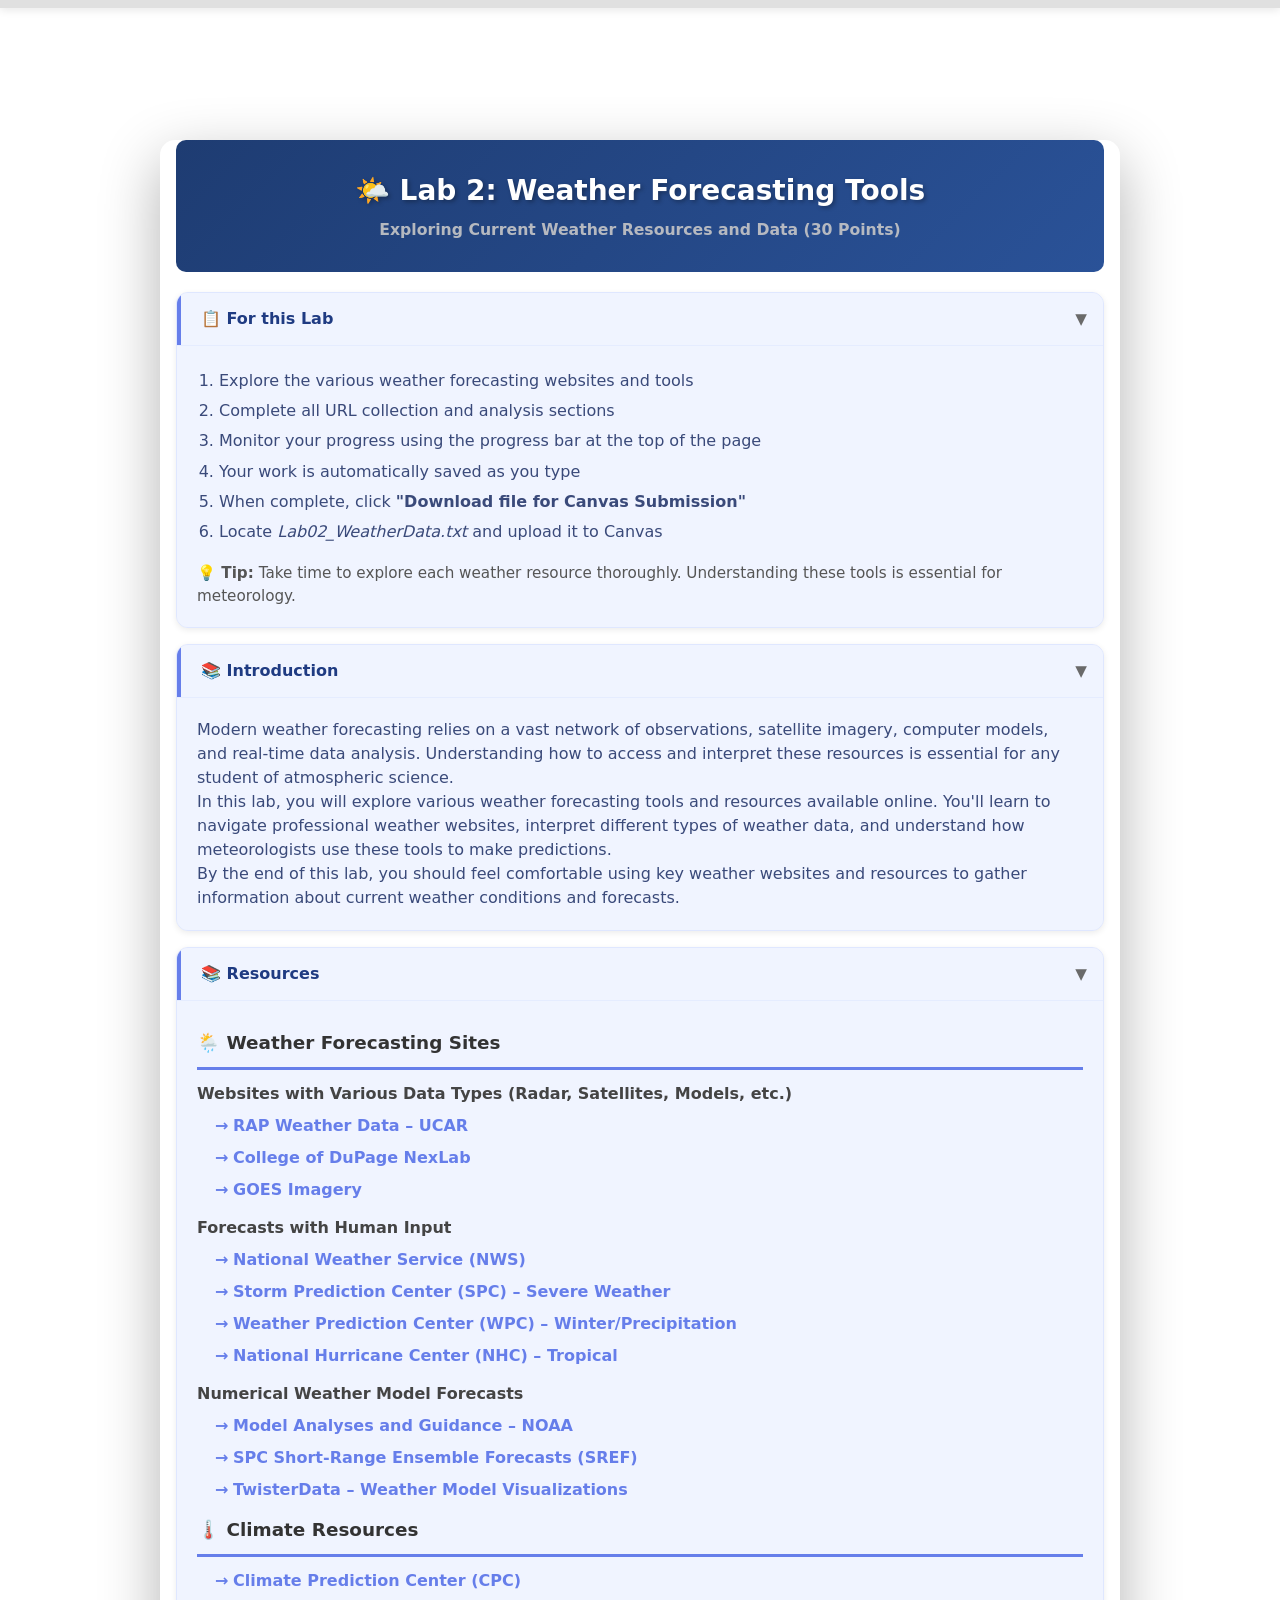
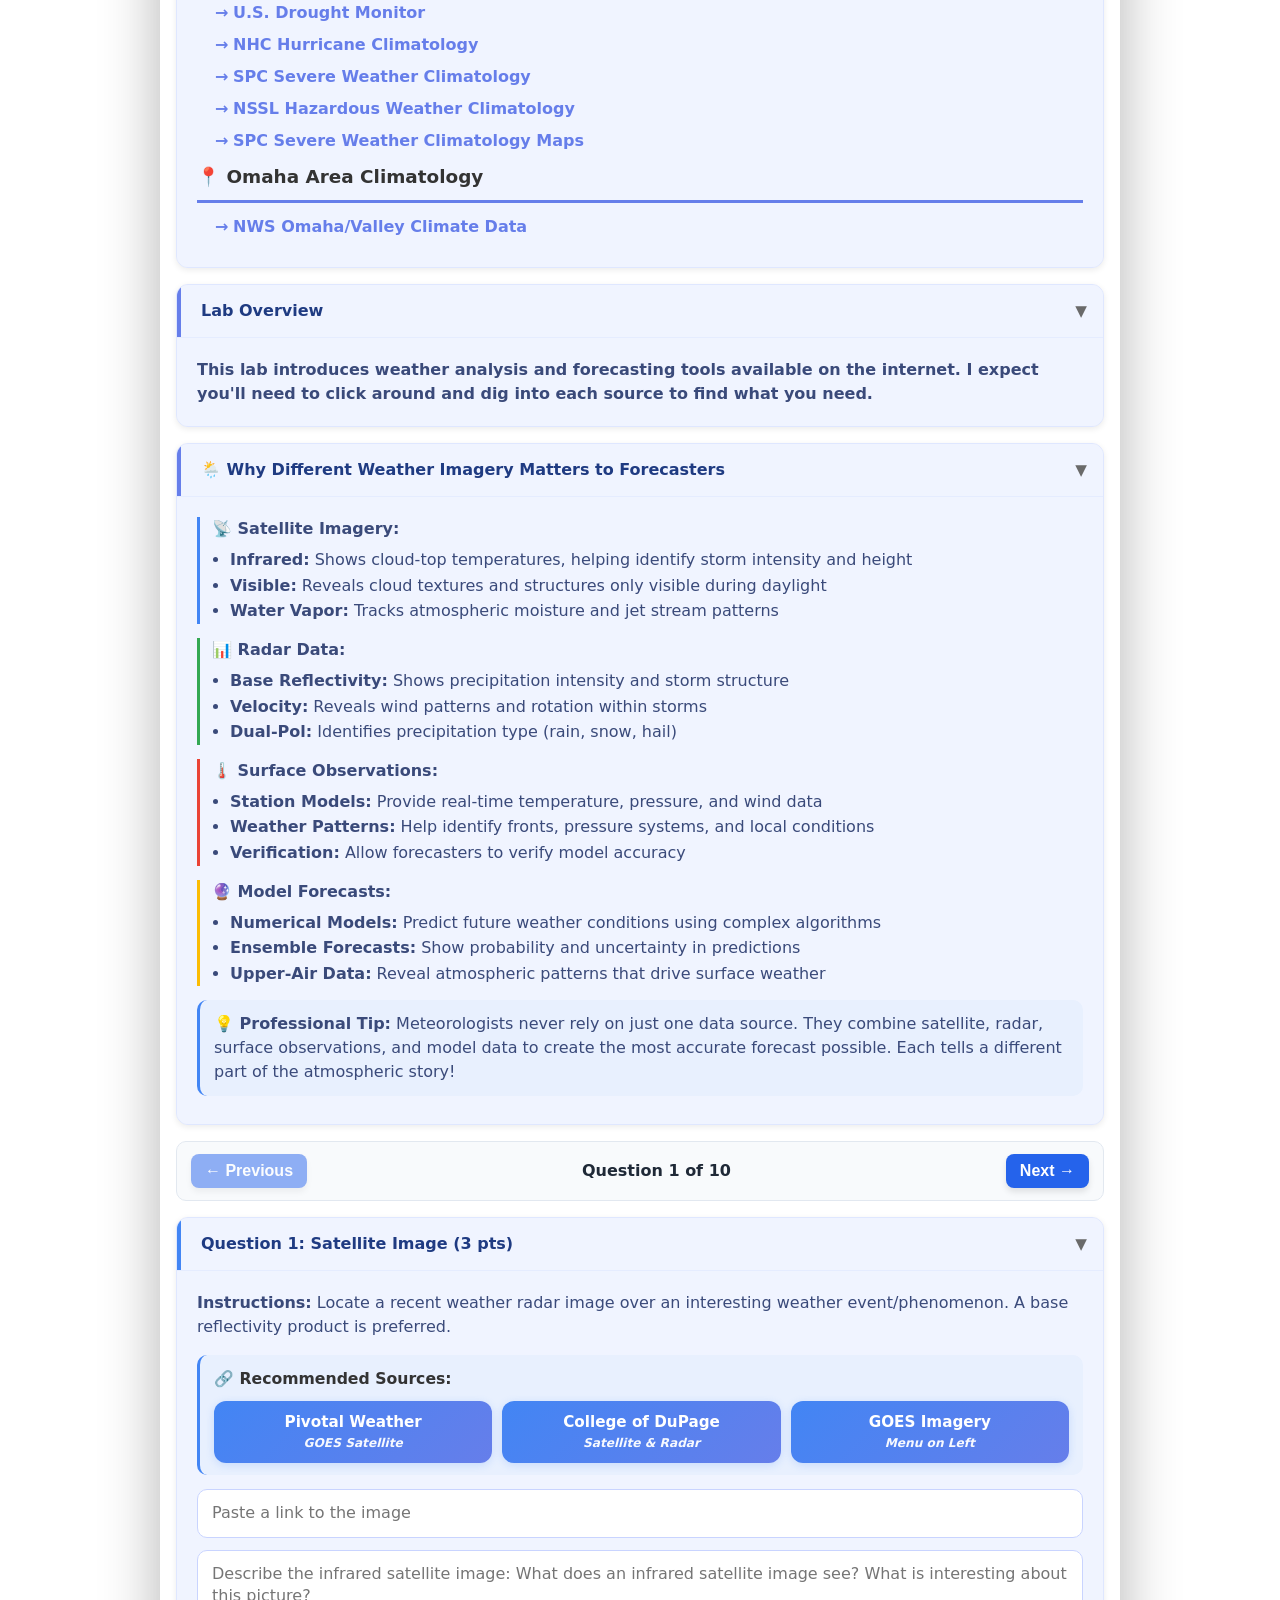
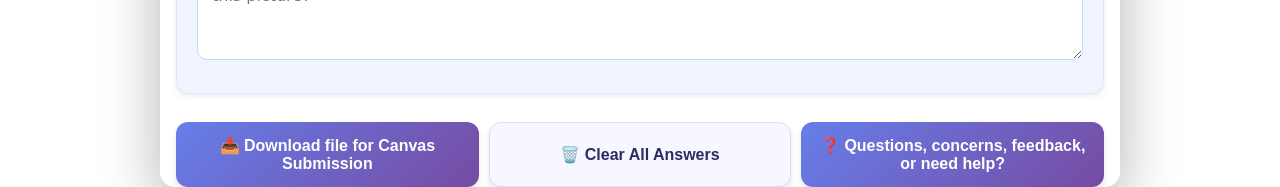
==== commit b464ad0c: "Added question pager functionality." ====
--- a/web-components/lab02/index.html
+++ b/web-components/lab02/index.html
@@ -1,4 +1,4 @@
-<!DOCTYPE html>
+<!doctype html>
 <html lang="en">
   <head>
     <meta charset="UTF-8" />
@@ -46,7 +46,13 @@
       }
       body {
         margin: 0;
-        font-family: system-ui, -apple-system, Segoe UI, Roboto, Inter, Arial,
+        font-family:
+          system-ui,
+          -apple-system,
+          Segoe UI,
+          Roboto,
+          Inter,
+          Arial,
           sans-serif;
         color: var(--ink-700);
         background: #fff;
@@ -224,7 +230,9 @@
         font-weight: 800;
         line-height: 1.25;
         min-height: 44px;
-        transition: transform 0.15s ease, box-shadow 0.15s ease;
+        transition:
+          transform 0.15s ease,
+          box-shadow 0.15s ease;
         box-shadow: 0 2px 8px rgba(66, 133, 244, 0.2);
         border: none;
         text-align: center;
@@ -299,7 +307,13 @@
         padding: 12px 14px;
         border: 1px solid #c9d4ff;
         border-radius: 10px;
-        font: 16px/1.4 system-ui, -apple-system, Segoe UI, Roboto, Inter, Arial,
+        font:
+          16px/1.4 system-ui,
+          -apple-system,
+          Segoe UI,
+          Roboto,
+          Inter,
+          Arial,
           sans-serif; /* 16px avoids iOS zoom */
         box-sizing: border-box;
         background: #fff;
@@ -338,7 +352,9 @@
         font-size: var(--fs-btn);
         border: none;
         cursor: pointer;
-        transition: transform 0.15s ease, box-shadow 0.15s ease;
+        transition:
+          transform 0.15s ease,
+          box-shadow 0.15s ease;
         min-height: 44px;
       }
       .btn:hover {
@@ -1366,7 +1382,10 @@
           <button
             type="button"
             class="btn btn-primary"
-            onclick="window.location.href='mailto:JMartinelli@peru.edu?subject=Lab 2 - Question/Feedback&body=Hi Dr. M,%0D%0A%0D%0AI have a question about Lab 2:%0D%0A%0D%0A'"
+            onclick="
+              window.location.href =
+                'mailto:JMartinelli@peru.edu?subject=Lab 2 - Question/Feedback&body=Hi Dr. M,%0D%0A%0D%0AI have a question about Lab 2:%0D%0A%0D%0A'
+            "
           >
             ❓ Questions, concerns, feedback, or need help?
           </button>
@@ -1374,6 +1393,7 @@
       </form>
     </div>
 
+    <script src="../shared/utils/question-pager.js"></script>
     <script>
       /* ---------- Progress ---------- */
       function updateProgress() {
@@ -1443,13 +1463,13 @@
             msg += `Missing links for item(s): ${emptyL.join(", ")}\n`;
           if (badL.length)
             msg += `Invalid URL format for item(s): ${badL.join(
-              ", "
+              ", ",
             )} (must start with http:// or https://)\n`;
           if (emptyC.length)
             msg += `Missing captions for item(s): ${emptyC.join(", ")}\n`;
           if (shortC.length)
             msg += `Caption(s) too short (need at least 20 characters) for item(s): ${shortC.join(
-              ", "
+              ", ",
             )}\n`;
           alert(msg);
           if (firstBad) {
@@ -1510,7 +1530,7 @@
       document.getElementById("clearBtn").addEventListener("click", () => {
         if (
           confirm(
-            "Are you sure you want to clear all fields? This cannot be undone."
+            "Are you sure you want to clear all fields? This cannot be undone.",
           )
         ) {
           document.getElementById("weatherForm").reset();
